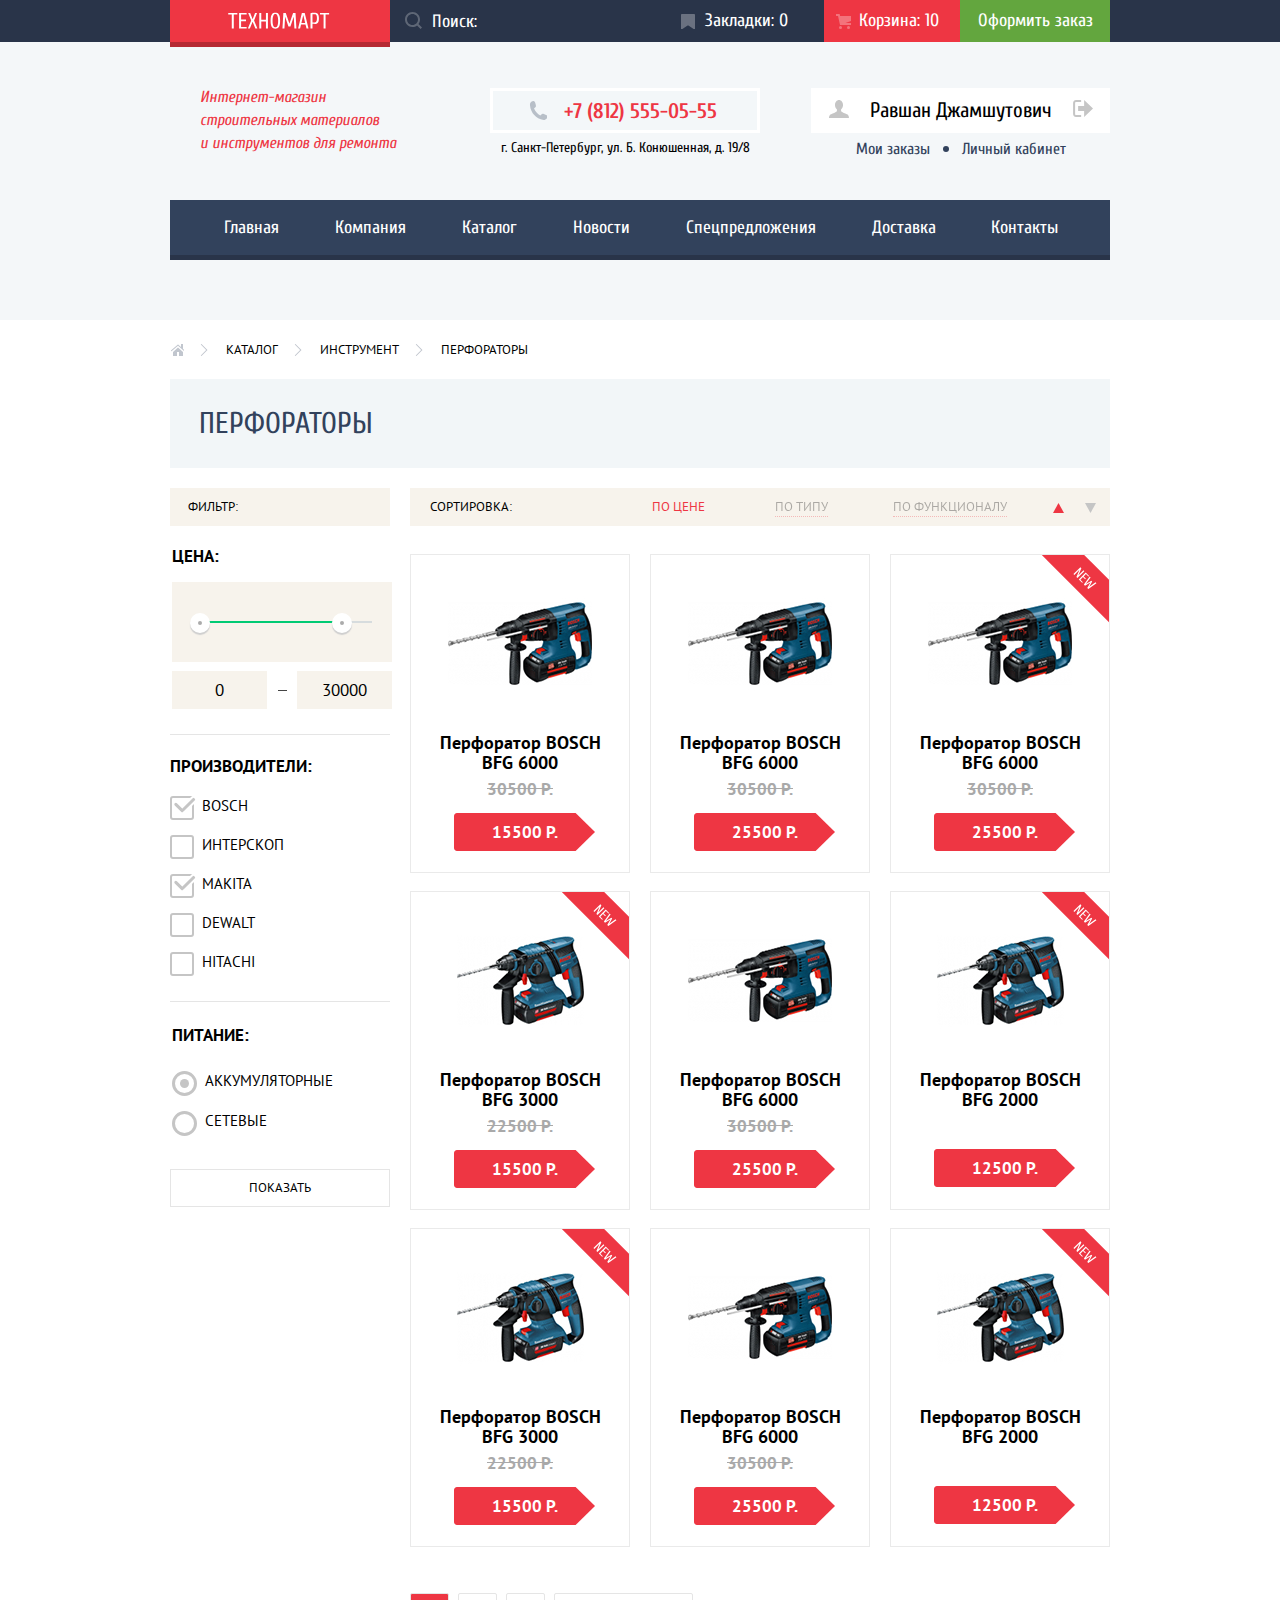
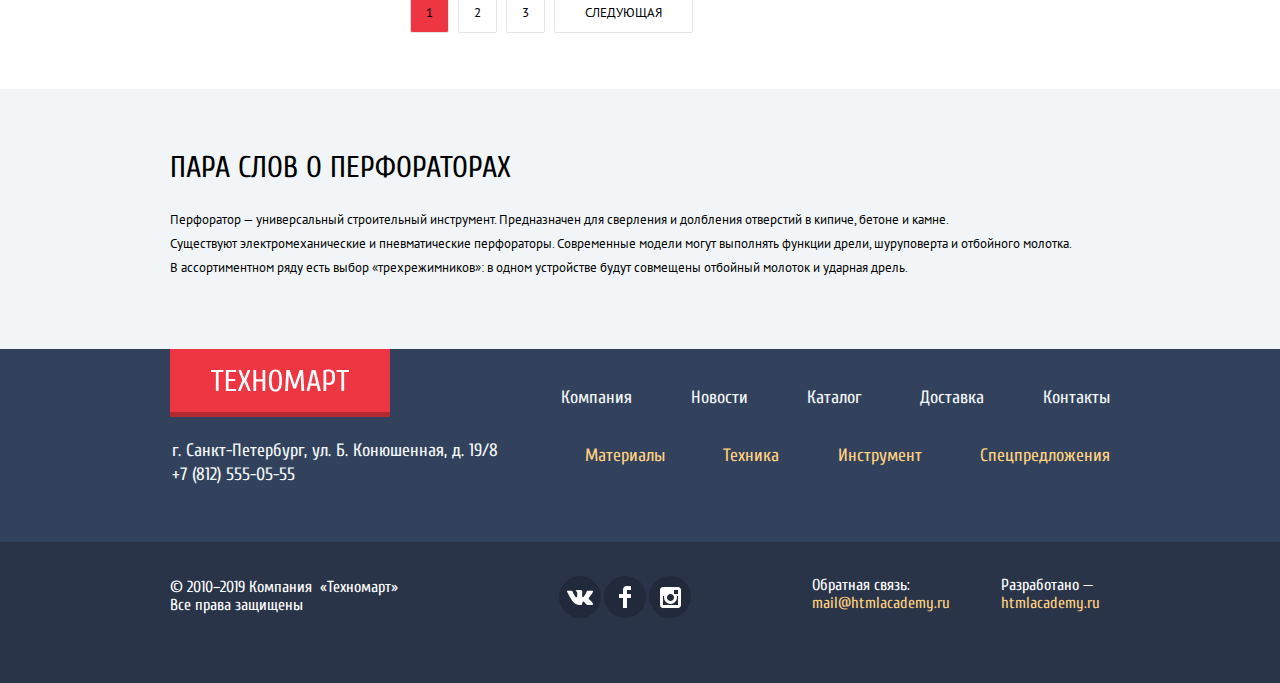
==== catalog.html @ bf33a6e4 "project finish" ====
<!DOCTYPE html>
<html lang="ru">
<head>
  <meta charset="UTF-8">
  <title>Каталог</title>
  <link href="https://fonts.googleapis.com/css2?family=PT+Sans:wght@400;700&display=swap" rel="stylesheet">
  <link href="https://fonts.googleapis.com/css2?family=Cuprum:wght@400;700&family=PT+Sans:wght@400;700&display=swap"
        rel="stylesheet">
  <link rel="stylesheet" href="css/normalize.min.css">
  <link rel="stylesheet" href="css/style.min.css">
</head>
<body class="page-body">
<header class="header">

  <div class="cap">
    <div class="container-header">
      <a href="index.html" class="logo-style">
        <img class="logo" src="img/logo-technomart-header.svg" width="107" height="17" alt="logo">
      </a>
      <div class="header-up">

        <form class="top-menu__form form-search" action="https://echo.htmlacademy.ru/" method="GET">
          <input class="form-search__input" type="search" name="search" id="search-field"
                 placeholder="Поиск:">
          <label class="form-search__label" for="search-field">
            <svg class="form-search__icon" width="17" height="17" viewBox="0 0 17 17"
                 xmlns="http://www.w3.org/2000/svg">
              <path fill-rule="evenodd" clip-rule="evenodd"
                    d="M13.458 12.044L17 15.586L15.586 17L12.044 13.458C10.782 14.421 9.21 15 7.5 15C3.35786 15 0 11.6421 0 7.5C0 3.35786 3.35786 0 7.5 0C11.6421 0 15 3.35786 15 7.5C15.0001 9.14309 14.4581 10.7403 13.458 12.044ZM7.5 2C4.467 2 2 4.467 2 7.5C2.00331 10.5362 4.4638 12.9967 7.5 13C10.532 13 13 10.532 13 7.5C13 4.467 10.532 2 7.5 2Z"/>
            </svg>
            <span class="visually-hidden">Поиск по сайту</span>
          </label>
        </form>

        <a class="bookmark-item bookmark-item-catalog" href="#" aria-label="Закладки">Закладки: 0</a>
        <a class="basket-item basket-item-catalog" href="#" aria-label="Корзина">Корзина: 10</a>
        <a class="make-order" href="#" aria-label="Оформить заказ">Оформить заказ</a>
      </div>
    </div>
  </div>
  <div class="container-header-global">
    <div class="communication-wrap">
      <div class="communication">

        <p class="communication-text">Интернет-магазин
          строительных&nbsp;материалов и&nbsp;инструментов&nbsp;для&nbsp;ремонта</p>

        <div class="contact-header">
          <a class="phone-number" href="tel:+78125550555" aria-label="телефон для связи +78125550555">
            <!--<div class="phone-icon"></div>-->
            +7 (812) 555-05-55</a>
          <p class="address-header">г. Санкт-Петербург, ул. Б. Конюшенная, д. 19/8</p>
        </div>
        <div class="block-profile">
          <div class="profile-wrap">
            <a class="enter-profile" href="/profile/exit" aria-label="Кнопка открыть профиль">
              <svg class="user-img" xmlns="http://www.w3.org/2000/svg" width="20" height="18" viewBox="0 0 20 18">
                <path fill="#c5c5c5"
                      d="M17.881 14.166c-2.144-.735-4.256-1.666-5.207-2.39-.657-.501-.77-1.618-.517-2.415 1.118-.903 1.864-2.477 1.864-4.278C14.021 2.276 12.221 0 10 0S5.979 2.276 5.979 5.083c0 1.801.746 3.374 1.863 4.277.253.798.141 1.915-.517 2.416-.95.724-3.063 1.654-5.207 2.39S0 18 0 18h20s.025-3.099-2.119-3.834z"/>
              </svg>
              Равшан&nbsp;Джамшутович
            </a>

            <button class="exit-profile" aria-label="Кнопка выхода из профиля">
              <svg class="icon-logout" xmlns="http://www.w3.org/2000/svg" width="21" height="17" viewBox="0 0 21 17">
                <g
                  fill="#c5c5c5">
                  <path fill="#c5c5c5" d="M21 8.5L12.125 0v6h-6v5h6v6z"/>
                  <path fill="#c5c5c5"
                        d="M3.106 13.952V3.048c.018-.376.171-1.057 1.01-1.057h5.027V0H4.116C1.938 0 1.112 1.81 1.087 3.027v10.946C1.112 15.189 1.938 17 4.116 17h5.027v-1.99H4.116c-.839 0-.992-.683-1.01-1.058z"/>
                </g>
              </svg>
            </button>

          </div>
          <div class="cobinet-row">
            <a href="">Мои заказы</a>
            <div class="dot-profile"></div>
            <a href="" class="cabinet">Личный кабинет</a>
          </div>
        </div>
      </div>
    </div>


    <div>
      <nav class="nav">
        <ul class="list">
          <li class="list-item"><a class="list-link" href="index.html" aria-label="Главная">Главная</a></li>
          <li class="list-item"><a class="list-link" href="#" aria-label="ссылка на компанию">Компания</a></li>
          <li class="list-item"><a class="list-link" aria-label="ссылка на каталог">Каталог</a>
          </li>
          <li class="list-item"><a class="list-link" href="#" aria-label="ссылка на новости компании">Новости</a></li>
          <li class="list-item"><a class="list-link" href="#"
                                   aria-label="ссылка на спецпредложения">Спецпредложения</a>
          </li>
          <li class="list-item"><a class="list-link" href="#" aria-label="ссылка на доставку">Доставка</a></li>
          <li class="list-item"><a class="list-link" href="#" aria-label="ссылка на контакты">Контакты</a></li>
        </ul>
      </nav>
    </div>
  </div>
</header>

<main>
  <div class="container-catalog-global">
    <h1 class="visually-hidden">Техномарт</h1>

    <div class="bread-crumbs">
      <button type="button" class="home-img"></button>
      <button type="button" class="crumb">Каталог</button>
      <button type="button" class="crumb">Инструмент</button>
      <button type="button" class="crumb">Перфораторы</button>
    </div>

    <h2 class="perforator">Перфораторы</h2>

    <div class="catalog">
      <section class="filter-wrap">
        <h2 class="visually-hidden">Каталог перфораторов</h2>
        <div class="visually-hidden">Фильтр</div>
        <span class="box-filter-title">Фильтр:</span>
        <form method="get" class="firms" action="https://echo.htmlacademy.ru">
          <fieldset class="filter-price">
            <legend class="filter-title filter-title-price">Цена:</legend>

            <div class="range-filter">
              <div class="range-controls">
                <div class="scale">
                  <div class="bar"></div>
                </div>
                <div class="toggle toggle-min" tabindex="0"></div>
                <div class="toggle toggle-max" tabindex="0"></div>

              </div>
              <div class="price-controls">
                <label class="min-price">
                  <input type="number" name="min-price" value="0">
                </label>
                <div class="between-stick"></div>
                <label class="max-price">
                  <input type="number" name="max-price" value="30000">
                </label>
              </div>
            </div>
          </fieldset>

          <div class="line"></div>

          <fieldset class="filter-firm">
            <legend class="filter-title">Производители:</legend>
            <p class="filter-option">
              <label class="filter-text" for="filter-bosh">
                <input class="visually-hidden" type="checkbox" id="filter-bosh" name="bosch" checked>
                <span class="checkmark"></span>
                Bosch</label>
            </p>

            <p class="filter-option">
              <label class="filter-text" for="filter-interskop">
                <input class="visually-hidden" type="checkbox" id="filter-interskop" name="интерскоп">
                <span class="checkmark"></span>
                Интерскоп</label>
            </p>

            <p class="filter-option">
              <label class="filter-text" for="filter-makita">
                <input class="visually-hidden" type="checkbox" id="filter-makita" name="makita" checked>
                <span class="checkmark"></span>
                Makita</label>
            </p>

            <p class="filter-option">
              <label class="filter-text" for="filter-dewalt">
                <input class="visually-hidden" type="checkbox" id="filter-dewalt" name="dewalt">
                <span class="checkmark"></span>
                Dewalt</label>
            </p>

            <p class="filter-option">
              <label class="filter-text" for="filter-hitachi">
                <input class="visually-hidden" type="checkbox" id="filter-hitachi" name="hitachi">
                <span class="checkmark"></span>
                Hitachi</label></p>
          </fieldset>

          <div class="line2"></div>

          <fieldset class="filter-battery">
            <legend class="filter-title filter-title-battery">Питание:</legend>

            <p class="filter-option">
              <label class="filter-text" for="filter-battery">
                <input class="visually-hidden" type="radio" name="product-group" value="Аккумуляторные"
                       id="filter-battery" checked>
                <span class="checkradio"></span>
                Аккумуляторные</label>
            </p>

            <p class="filter-option">
              <label class="filter-text" for="filter-electrical">
                <input class="visually-hidden" type="radio" name="product-group" value="Сетевые" id="filter-electrical">
                <span class="checkradio"></span>
                Сетевые</label>
            </p>
          </fieldset>

          <button class="filter-button">показать</button>
        </form>
      </section>

      <div class="block-product-catalog">
        <div class="sort-row">
          <span class="sort-text">Сортировка:</span>
          <button class="button-price active" type="button">По цене</button>
          <button class="button-type" type="button">По типу</button>
          <button class="button-function" type="button">По функционалу</button>
          <button class="button-sort-up" type="button">
            <svg class="sort-up-img active-svg" xmlns="http://www.w3.org/2000/svg" width="11" height="10"
                 viewBox="0 0 11 10">
              <path fill="#231F20" d="M5.5 0L0 10h11z"/>
            </svg>
          </button>
          <button class="button-sort-low" type="button">
            <svg class="sort-low-img" xmlns="http://www.w3.org/2000/svg" width="11" height="10" viewBox="0 0 11 10">
              <path fill="#231F20" d="M5.5 10L0 0h11"/>
            </svg>
          </button>
        </div>

        <div class="sorting-block-catalog">

          <div class="card-catalog">
            <div class="img-catalog-wrap">

              <div class="buy-add-item">
                <button class="buy" type="button">Купить</button>
                <a href="" class="bookmark-add">В закладки</a>
              </div>

              <img class="product-item" src="img/bosch_bfg_6000.jpg" width="144" height="128"
                   alt="Перфоратор BOSCH BFG 6000">
            </div>
            <div class="wrap-product">
              <a class="link-product-catalog" href="#">Перфоратор&nbsp;BOSCH
                BFG&nbsp;6000</a>
              <span class="old-price-catalog">30500 Р.</span>
              <button class="new-price-catalog">15500 Р.</button>
            </div>
          </div>

          <div class="card-catalog">
            <div class="img-catalog-wrap">

              <div class="buy-add-item">
                <button class="buy" type="button">Купить</button>
                <a href="" class="bookmark-add">В закладки</a>
              </div>

              <img class="product-item" src="img/bosch_bfg_6000.jpg" width="144" height="128"
                   alt="Перфоратор BOSCH BFG 6000">
            </div>
            <div class="wrap-product">
              <a class="link-product-catalog" href="#">Перфоратор&nbsp;BOSCH
                BFG&nbsp;6000</a>
              <span class="old-price-catalog">30500 Р.</span>
              <button class="new-price-catalog">25500 Р.</button>
            </div>
          </div>

          <div class="card-catalog">
            <div class="box-icon-new-catalog"></div>
            <div class="img-catalog-wrap">

              <div class="buy-add-item">
                <button class="buy" type="button">Купить</button>
                <a href="" class="bookmark-add">В закладки</a>
              </div>

              <img class="product-item" src="img/bosch_bfg_6000.jpg" width="144" height="128"
                   alt="Перфоратор BOSCH BFG 6000">
            </div>
            <div class="wrap-product">
              <a class="link-product-catalog" href="#">Перфоратор&nbsp;BOSCH
                BFG&nbsp;6000</a>
              <span class="old-price-catalog">30500 Р.</span>
              <button class="new-price-catalog">25500 Р.</button>
            </div>
          </div>

          <div class="card-catalog">
            <div class="box-icon-new-catalog"></div>
            <div class="img-catalog-wrap">

              <div class="buy-add-item">
                <button class="buy" type="button">Купить</button>
                <a href="" class="bookmark-add">В закладки</a>
              </div>

              <img class="product-item" src="img/bosh_3000.jpg" width="127" height="112"
                   alt="Перфоратор BOSCH BFG 3000">
            </div>
            <div class="wrap-product">
              <a class="link-product-catalog" href="#">Перфоратор&nbsp;BOSCH
                BFG&nbsp;3000</a>
              <span class="old-price-catalog"> 22500 Р.</span>
              <button class="new-price-catalog">15500 Р.</button>
            </div>
          </div>

          <div class="card-catalog">
            <div class="img-catalog-wrap">

              <div class="buy-add-item">
                <button class="buy" type="button">Купить</button>
                <a href="" class="bookmark-add">В закладки</a>
              </div>

              <img class="product-item" src="img/bosch_bfg_6000.jpg" width="144" height="128"
                   alt="Перфоратор BOSCH BFG 6000">
            </div>
            <div class="wrap-product">
              <a class="link-product-catalog" href="#">Перфоратор&nbsp;BOSCH
                BFG&nbsp;6000</a>
              <span class="old-price-catalog">30500 Р.</span>
              <button class="new-price-catalog">25500 Р.</button>
            </div>
          </div>

          <div class="card-catalog">
            <div class="box-icon-new-catalog"></div>
            <div class="img-catalog-wrap">

              <div class="buy-add-item">
                <button class="buy" type="button">Купить</button>
                <a href="" class="bookmark-add">В закладки</a>
              </div>

              <img class="product-item" src="img/bosh_3000.jpg" width="127" height="112"
                   alt="Перфоратор BOSCH BFG 2000">
            </div>
            <div class="wrap-product">
              <a class="link-product-catalog" href="#">Перфоратор&nbsp;BOSCH
                BFG&nbsp;2000</a>
              <button class="new-price-catalog">12500 Р.</button>
            </div>
          </div>

          <div class="card-catalog">
            <div class="box-icon-new-catalog"></div>

            <div class="img-catalog-wrap">

              <div class="buy-add-item">
                <button class="buy" type="button">Купить</button>
                <a href="" class="bookmark-add">В закладки</a>
              </div>

              <img class="product-item" src="img/bosh_3000.jpg" width="127" height="112"
                   alt="Перфоратор BOSCH BFG 3000">
            </div>
            <div class="wrap-product">
              <a class="link-product-catalog" href="#">Перфоратор&nbsp;BOSCH
                BFG&nbsp;3000</a>
              <span class="old-price-catalog">22500 Р.</span>
              <button class="new-price-catalog">15500 Р.</button>
            </div>
          </div>

          <div class="card-catalog">
            <div class="img-catalog-wrap">

              <div class="buy-add-item">
                <button class="buy" type="button">Купить</button>
                <a href="" class="bookmark-add">В закладки</a>
              </div>

              <img class="product-item" src="img/bosch_bfg_6000.jpg" width="144" height="128"
                   alt="Перфоратор BOSCH BFG 6000">
            </div>
            <div class="wrap-product">
              <a class="link-product-catalog" href="#">Перфоратор&nbsp;BOSCH
                BFG&nbsp;6000</a>
              <span class="old-price-catalog">30500 Р.</span>
              <button class="new-price-catalog">25500 Р.</button>
            </div>
          </div>

          <div class="card-catalog">
            <div class="box-icon-new-catalog"></div>
            <div class="img-catalog-wrap">

              <div class="buy-add-item">
                <button class="buy" type="button">Купить</button>
                <a href="" class="bookmark-add">В закладки</a>
              </div>

              <img class="product-item" src="img/bosh_3000.jpg" width="127" height="112"
                   alt="Перфоратор BOSCH BFG 2000">
            </div>
            <div class="wrap-product">
              <a class="link-product-catalog" href="#">Перфоратор&nbsp;BOSCH
                BFG&nbsp;2000</a>

              <button class="new-price-catalog">12500 Р.</button>
            </div>
          </div>
        </div>
      </div>
    </div>
    <div class="number-page">
      <button class="button-number-page button-active" type="button" aria-label="страница 1">1</button>
      <button class="button-number-page" type="button" aria-label="страница 2">2</button>
      <button class="button-number-page" type="button" aria-label="страница 3">3</button>
      <button class="button-number-page button-number-page-next" type="button" aria-label="следующая страница">Следующая
      </button>
    </div>
  </div>
  <section class="about-perforator">
    <div class="container-catalog-global">
      <h2 class="about-perforator-title">пара слов о перфораторах</h2>
      <div class="about-perforator-text-wrap">
        <p>
          Перфоратор &mdash; универсальный строительный инструмент. Предназначен для сверления и долбления отверстий в
          кипиче,
          бетоне и камне.
        </p>
        <p>
          Существуют электромеханические и пневматические перфораторы. Современные модели могут выполнять функции
          дрели, шуруповерта и отбойного молотка.
        </p>
        <p>
          В ассортиментном ряду есть выбор &#171;трехрежимников&#187;: в одном устройстве будут совмещены отбойный
          молоток и
          ударная дрель.
        </p>
      </div>
    </div>
  </section>

</main>
<footer class="footer">
  <div class="footer-wrap">
    <div class="container-footer">
      <div class="footer-up">
        <div class="footer-row">
          <a href="index.html" class="footer-logo-style">
            <img class="footer-logo" src="img/logo-technomart.svg" width="138" height="23" alt="logo">
          </a>
          <nav class="footer-navigation">
            <ul class="footer-list">
              <li class="footer-item"><a class="footer-link" href="#" aria-label="ссылка на компанию">Компания</a></li>
              <li class="footer-item"><a class="footer-link" href="#" aria-label="ссылка на новости">Новости</a></li>
              <li class="footer-item"><a class="footer-link" href="catalog.html"
                                         aria-label="ссылка на каталог">Каталог</a></li>
              <li class="footer-item"><a class="footer-link" href="#" aria-label="ссылка на доставку">Доставка</a></li>
              <li class="footer-item"><a class="footer-link" href="#" aria-label="ссылка на контакты">Контакты</a></li>
            </ul>
          </nav>
        </div>
        <div class="footer-up2">
          <div class="footer-block"><p class="footer-text">г. Санкт-Петербург, ул. Б. Конюшенная, д. 19/8</p>
            <a class="footer-phone" href="tel:+78125550555" aria-label="ссылка на телефон компании">+7 (812)
              555-05-55</a>
          </div>
          <ul class="footer-list2">
            <li class="footer-item2"><a class="footer-link2" href="#" aria-label="ссылка на материалы">Материалы</a>
            </li>
            <li class="footer-item2"><a class="footer-link2" href="#" aria-label="ссылка на технику">Техника</a></li>
            <li class="footer-item2"><a class="footer-link2" href="#" aria-label="ссылка на инструмент">Инструмент</a>
            </li>
            <li class="footer-item2"><a class="footer-link2" href="#" aria-label="ссылка на спецпредложения">Спецпредложения
            </a></li>
          </ul>
        </div>
      </div>
    </div>
  </div>
  <div class="footer-low">
    <div class="container-footer">
      <div class="footer-low-row">
        <p class="footer-low-text">
          © 2010–2019 Компания&nbsp; &#171;Техномарт&#187;
          Все&nbsp;права&nbsp;защищены</p>
        <ul class="social-list">
          <li><a class="social-button" href=""><span class="visually-hidden">Вконтакте</span>
            <svg xmlns="http://www.w3.org/2000/svg" width="26" height="15" viewBox="0 0 26 15">
              <path fill="#FFFFFF"
                    d="M16.138 11.51c.956-.309 2.18 2.04 3.483 2.939.978.681 1.727.534 1.727.534l3.473-.05s1.815-.112.957-1.554c-.071-.12-.503-1.069-2.585-3.022-2.177-2.043-1.882-1.712.739-5.244 1.597-2.153 2.236-3.468 2.036-4.028-.192-.539-1.365-.399-1.365-.399L20.69.713c-.381.001-.704.119-.851.515-.003.004-.621 1.666-1.445 3.079-1.741 2.989-2.436 3.148-2.724 2.961-.661-.433-.494-1.737-.494-2.664 0-2.897.432-4.105-.846-4.417-.427-.104-.739-.172-1.828-.182-1.392-.021-2.574 0-3.244.329-.445.223-.786.712-.579.74.26.035.843.16 1.155.586.401.552.389 1.789.389 1.789s.229 3.411-.54 3.834c-.528.29-1.25-.302-2.803-3.016-.793-1.388-1.392-2.922-1.392-2.922s-.116-.285-.326-.441c-.25-.185-.6-.244-.6-.244L.848.684S.29.7.085.946c-.182.218-.015.668-.015.668s2.909 6.881 6.203 10.347c3.02 3.182 6.452 2.971 6.452 2.971h1.555s.469-.054.709-.312c.224-.24.214-.691.214-.691s-.031-2.109.935-2.419z"/>
            </svg>
          </a></li>
          <li><a class="social-button" href=""><span class="visually-hidden">Фейсбук</span>
            <svg xmlns="http://www.w3.org/2000/svg" width="12" height="22" viewBox="0 0 12 22">
              <path fill="#FFFFFF" d="M12 4V0H8a4 4 0 0 0-4 4v4H0v4h4v10h4V12h4V8H8V4h4z"/>
            </svg>
          </a></li>
          <li><a class="social-button" href=""><span class="visually-hidden">Инстаграм</span>
            <svg xmlns="http://www.w3.org/2000/svg" width="21" height="21" viewBox="0 0 21 21">
              <path fill="#FFFFFF"
                    d="M18 0H3C1.35 0 0 1.35 0 3v15c0 1.65 1.35 3 3 3h15c1.65 0 3-1.35 3-3V3c0-1.65-1.35-3-3-3zm-7.5 7c1.93 0 3.5 1.57 3.5 3.5S12.43 14 10.5 14 7 12.43 7 10.5 8.57 7 10.5 7zM18 18H3V9h1.181A6.504 6.504 0 0 0 4 10.5a6.5 6.5 0 1 0 13 0 6.45 6.45 0 0 0-.181-1.5H18v9zm0-11h-4V3h4v4z"/>
            </svg>
          </a></li>
        </ul>
        <div class="footer-low-column1">
          <span>Обратная связь:</span>
          <a class="link" href="mailto:mail@htmlacademy.ru"
             aria-label="ссылка на почту компании">mail@htmlacademy.ru</a>
        </div>
        <div class="footer-low-column2">
          <span>Разработано &mdash;</span>
          <a class="link" href="https://htmlacademy.ru/intensive/htmlcss"
             aria-label="ссылка на разработчика сайта">htmlacademy.ru</a>
        </div>
      </div>
    </div>
  </div>
</footer>

<div class="add-basket">
  <button class="close-add-basket" type="button"></button>
  <div class="row-basket">
    <div class="daw-img"></div>
    <span class="text-add-basket">Товар добавлен в корзину!</span>
  </div>
  <div class="button-row">
    <a class="button-checkout" href="#">Оформить заказ</a>
    <button class="button-continue-shopping" type="button">Продолжить покупки</button>
  </div>
</div>
<script src="js/catalog.min.js"></script>
</body>
</html>
---- css/style.min.css ----
:root{--basic-white:#fff;--basic-red:#ee3643;--basic-black:#000;--basic-black-dark:#293449;--basic-black-light:#32425c;--basic-yellow:#ffbf47;--basic-blue:#3bbce3;--basic-lilac:#dc91d8;--basic-green:#63a63e;--basic-green-light:#8ed78f;--basic-yellow-light:#ffc047;--basic-gray:#a9a9a9;--basic-gray-light:#f1f5f7;--basic-orange:#ffd180;--error:#ba2732;--logo-border:#b52933;--background-gray:rgba(0,0,0,0.0001);--basic-yellow-light2:#ffd180;--basic-beige:#f9f5f0;--basic-gray-light2:#eaeaea;--basic-gray-old-price:#a9a9a9;--basic-white-light:#f3f7f9;--basic-gray-light3:#f4f4f4;--basic-red-light:#ff5257;--basic-gray-light4:#f4f7f9;--basic-green-hover:#5fbb2d}body{font-family:"PT Sans",Arial,sans-serif;color:var(--basic-black);background-color:var(--basic-white)}svg path{fill:inherit;stroke:inherit;stroke-width:inherit}h2{margin:0;font-family:"Cuprum",Arial,sans-serif;font-style:normal;font-weight:normal;font-size:30px;line-height:30px;text-transform:uppercase;color:var(--basic-black)}.page-body{display:grid;grid-template-rows:min-content 1fr min-content}a{text-decoration:none}a:hover{text-decoration:none;cursor:pointer}button:hover{cursor:pointer}.toggle,button,textarea,input,a:focus{outline:0}img{max-width:100%}legend{border:0;padding:0;margin:0}.container-global{width:940px;margin-left:auto;margin-right:auto}.visually-hidden:not(:focus):not(:active),input[type="checkbox"].visually-hidden,input[type="radio"].visually-hidden{position:absolute;width:1px;height:1px;margin:-1px;border:0;padding:0;clip:rect(0 0 0 0);overflow:hidden}.header{width:100%;min-height:320px;background:var(--basic-gray-light4)}.cap{max-width:100%;max-height:42px;background-color:var(--basic-black-dark)}.container-header-global{max-width:940px;margin-right:auto;margin-left:auto}.container-header{max-width:940px;display:flex;margin-right:auto;margin-left:auto;justify-content:space-between}.header-up{display:flex;justify-content:flex-end;align-items:center;height:42px}.logo-style{display:flex;position:relative;z-index:1;background-color:var(--basic-red);width:220px;min-height:47px;box-shadow:inset 0 -5px 0 rgba(0,0,0,0.24)}.logo-style:active{background:var(--error)}.logo{margin-top:12px;margin-left:55px}.top-menu__form{position:relative;width:269px;height:42px;display:-webkit-box;display:-ms-flexbox;display:flex;color:var(--basic-white)}.form-search__label{position:absolute;width:17px;height:17px;left:15px;top:12px}.form-search__label svg{fill:var(--basic-white);fill-opacity:.25}.form-search__input{width:270px;height:42px;background-color:var(--basic-black-dark);border:0;padding-left:42px;padding-right:9px;font-family:"Cuprum",Arial,sans-serif;font-style:normal;font-weight:normal;font-size:18px;line-height:24px}.form-search__input::placeholder{color:var(--basic-white);opacity:1}.form-search__input:hover+.form-search__label svg{fill-opacity:1}.form-search__input:focus{background-color:var(--basic-white);color:var(--basic-black)}.form-search__input:focus+.form-search__label svg{fill:var(--basic-red);fill-opacity:1}.form-search__input:focus::placeholder{color:var(--basic-black)}.bookmark{display:flex;align-items:center;justify-content:center;width:150px;height:42px}.bookmark:hover .bookmark-item{color:var(--basic-white)}.bookmark:hover .bookmark-icon{opacity:1}.bookmark:active{text-decoration:none;color:var(--basic-white);background:#161d29}.bookmark-icon{background-image:url("../img/icon-bookmark.svg");background-repeat:no-repeat;width:14px;height:16px;opacity:.3}.bookmark-item{font-family:"Cuprum",Arial,sans-serif;font-style:normal;font-weight:normal;font-size:18px;line-height:24px;color:var(--basic-white);width:150px;height:42px;display:flex;align-items:center;justify-content:center}.bookmark-item-catalog{margin-right:15px}.bookmark-item::before{content:"";display:flex;margin-right:9px;background-image:url("../img/icon-bookmark.svg");background-repeat:no-repeat;width:15px;height:15px;opacity:.3}.bookmark-item:hover::before{opacity:1}.bookmark-item:hover{text-decoration:none;color:var(--basic-white)}.bookmark-item:active{text-decoration:none;color:var(--basic-white);background:#161d29;opacity:.3}.bookmark-item:active{text-decoration:none;color:var(--basic-white);background:#161d29;opacity:.3}.basket-item{display:flex;align-items:center;width:150px;height:42px;font-family:"Cuprum",Arial,sans-serif;font-style:normal;font-weight:normal;font-size:18px;line-height:24px;color:var(--basic-white)}.basket-item:before{content:"";display:flex;width:15px;height:15px;opacity:.3;margin-right:8px;margin-left:25px;background-image:url("../img/icon-cart.svg")}.basket-item-catalog{background-color:var(--basic-red);width:136px;min-height:42px;display:flex;justify-content:start;align-items:center;font-family:"Cuprum",Arial,sans-serif;font-style:normal;font-weight:normal;font-size:18px;line-height:24px;color:var(--basic-white)}.basket-item-catalog:before{content:"";display:flex;width:15px;height:15px;opacity:.3;margin-right:8px;margin-left:12px;background-image:url("../img/icon-cart.svg")}.basket-item:hover:before{opacity:1}.basket-item:hover{color:var(--basic-white)}.basket-item:active{color:var(--basic-white);background:#161d29;opacity:.3}.make-order{display:flex;min-width:150px;min-height:42px;background-color:var(--basic-green);justify-content:center;align-items:center;font-family:"Cuprum",Arial,sans-serif;font-style:normal;font-weight:normal;font-size:18px;line-height:24px;color:var(--basic-white)}.make-order:hover{background-color:var(--basic-green-hover);color:var(--basic-white)}.make-order:active{background-color:var(--basic-green);color:var(--basic-white)}.communication-wrap{min-height:158px}.communication{display:flex;justify-content:space-between;background:var(--basic-gray-light4);padding-top:46px}.communication-text{color:var(--basic-red);min-width:197px;min-height:71px;margin-left:30px;margin-right:93px;font-family:"Cuprum",Arial,sans-serif;font-style:italic;font-weight:normal;font-size:16px;line-height:23px;margin-top:-2px}.contact-header{display:flex;flex-direction:column;min-width:270px;align-items:center}.phone-number{display:flex;align-items:center;color:var(--basic-red);font-family:"Cuprum",Arial,sans-serif;font-style:normal;font-weight:bold;font-size:21px;line-height:30px;background:var(--basic-white-light);width:264px;border:3px solid var(--basic-white)}.phone-number:before{content:"";background-image:url("../img/icon-phone.svg");background-repeat:no-repeat;width:18px;height:19px;margin-right:17px;margin-top:10px;margin-bottom:10px;margin-left:36px}.phone-number:hover{color:var(--basic-red)}.address-header{font-family:"Cuprum",Arial,sans-serif;font-style:normal;font-weight:normal;font-size:14px;line-height:24px;margin-top:3px;margin-left:auto;margin-right:auto}.block-profile{display:flex;flex-direction:column;align-items:center;margin-left:51px}.profile-wrap{display:flex;justify-content:center;align-items:center;background:var(--basic-white);min-height:45px;width:299px}.user-img{fill:#c5c5c5;margin-right:21px}.enter-profile{font-family:"Cuprum",Arial,sans-serif;font-style:normal;font-weight:normal;font-size:21px;line-height:21px;background:var(--basic-white);display:flex;color:var(--basic-black)}.enter-profile:hover{color:var(--basic-black)}.enter-profile:hover .user-img{fill:#3d546f}.enter-profile:active{color:#c5c5c5}.enter-profile:active .user-img{fill:#c5c5c5}.exit-profile{border:0;padding:0;margin:0;background:var(--basic-white);margin-left:20px}.exit-profile:hover path{fill:#3d546f}.exit-profile:active path{fill:#c5c5c5}.cobinet-row{display:flex;align-items:center;margin-top:7px;width:210px;min-height:18px;justify-content:space-between}.cobinet-row a{font-family:"Cuprum",Arial,sans-serif;font-style:normal;font-weight:normal;font-size:16px;line-height:18px;color:#32425c}.cobinet-row a:hover{color:var(--basic-red)}.cobinet-row a:active{color:#c5c5c5}.dot-profile{width:6px;height:6px;border-radius:50px;background:linear-gradient(0,#32425c,#32425c),#fff}.enter-wrap{display:flex;min-width:281px;align-items:start;justify-content:space-between;margin-left:69px}.icon-enter{margin-left:13px;margin-right:6px;fill:#c5c5c5}.button-enter{display:flex;align-items:center;width:121px;min-height:45px;border:0;background:var(--basic-white);font-family:"Cuprum",Arial,sans-serif;font-style:normal;font-weight:normal;font-size:21px;line-height:21px;color:var(--basic-black)}.button-enter:hover{color:var(--basic-red)}.button-enter:active{color:#c5c5c5;border:0}.button-enter:hover .icon-enter{fill:#3d546f}.button-enter:active .icon-enter{fill:#c5c5c5}.registration{display:flex;padding-top:12px;padding-bottom:12px;padding-left:24px;padding-right:24px;background:var(--basic-white);font-family:"Cuprum",Arial,sans-serif;font-style:normal;font-weight:normal;font-size:21px;line-height:21px;color:var(--basic-black)}.registration:hover{color:var(--basic-red)}.registration:active{color:#c5c5c5}.nav{width:940px}.list{margin-top:0;padding-left:25px;padding-right:25px;list-style:none;display:flex;justify-content:space-around;align-items:center;flex-wrap:wrap;background-color:var(--basic-black-light);box-shadow:inset 0 -5px 0 #293449;height:60px}.list-link{display:block;padding-left:27px;padding-right:24px;padding-top:16px;padding-bottom:20px;font-family:"Cuprum",Arial,sans-serif;font-style:normal;font-weight:normal;font-size:18px;line-height:24px;color:var(--basic-white)}.list-link:hover{background:#293449;box-shadow:inset 0 -5px 0 #293449;color:var(--basic-white)}.list-link:active{background:#1d2739;box-shadow:inset 0 -5px 0 #293449;color:var(--basic-white);opacity:.5}.product{margin-top:59px;margin-bottom:59px;display:grid;grid-template-columns:repeat(11,60px 20px) 60px;grid-template-rows:auto 20px auto 20px auto;grid-template-areas:"b b b b b b b . b2 b2 b2 b2 b2 b2 b2 . b3 b3 b3 b3 b3 b3 b3" ". . . . . . . . . . . . . . .  . . . . . . . ." "w w w w w w w w w w w w w w w   . b4 b4 b4 b4 b4 b4 b4 " "w w w w w w w w w w w w w w w  . . . . . . . ." "w w w w w w w w w w w w w w w  . b5 b5 b5 b5 b5 b5 b5"}.box{grid-area:b;width:300px;height:123px;background-color:var(--basic-yellow);display:flex;justify-content:space-between}.box-column{display:flex;flex-direction:column;width:135px;margin-left:23px}.box-text{font-family:"Cuprum",Arial,sans-serif;font-style:normal;font-weight:bold;font-size:24px;line-height:30px;color:var(--basic-white);margin-top:20px;margin-bottom:14px}.box-link{display:flex;justify-content:center;align-items:center;font-family:"Cuprum",Arial,sans-serif;font-style:normal;font-weight:normal;font-size:14px;line-height:18px;text-transform:uppercase;color:var(--basic-white);background:rgba(255,255,255,0.3);mix-blend-mode:normal;width:135px;height:38px}.box-link:hover{background:rgba(197,197,197,0.3);mix-blend-mode:normal;color:var(--basic-white)}.box-link:active{background:rgba(169,169,169,0.3);mix-blend-mode:normal}.box-column2{display:flex;flex-direction:column;width:87px}.box-icon{background-image:url("../img/pail.svg");width:44px;height:65px;margin-top:-39px}.box-icon-new{background-image:url("../img/icon_new.svg");width:70px;height:70px;display:flex;margin-left:auto;margin-right:0}.box2{grid-area:b2;background-color:var(--basic-blue);width:300px;height:123px;display:flex}.box-column-icon{display:flex;flex-direction:column;width:143px;height:123px;justify-content:center;align-items:center}.box2-icon{background-image:url("../img/drill.svg");width:75px;height:61px}.box3{grid-area:b3;width:300px;height:123px;background-color:var(--basic-lilac);display:flex}.box3-icon{background-image:url("../img/tractor.svg");width:78px;height:62px}.widget{grid-area:w;background-image:url("../img/widget.jpg");width:620px;height:266px}.widget-column{display:flex;flex-direction:column;margin-left:24px;margin-top:23px}.widget-title{font-family:"Cuprum",Arial,sans-serif;font-style:normal;font-weight:bold;font-size:36px;line-height:36px;text-transform:uppercase;color:var(--basic-white)}.widget-text{font-family:"Cuprum",Arial,sans-serif;font-style:normal;font-weight:normal;font-size:18px;line-height:24px;color:var(--basic-white);margin-top:5px}.widget-control{display:flex;justify-content:space-between;margin-top:34px;margin-left:24px;margin-right:20px}.widget-icon-left{border:0;background:transparent;background-image:url("../img/icon-left.svg");width:21px;height:39px}.widget-icon-right{border:0;background:transparent;background-image:url("../img/icon-right.svg");width:21px;height:39px}.widget-wrap-row{display:flex;margin-left:24px;margin-top:39px;width:301px;justify-content:space-between;align-items:center}.widget-link{display:flex;justify-content:center;align-items:center;font-family:"Cuprum",Arial,sans-serif;font-style:normal;font-weight:normal;font-size:14px;line-height:18px;text-transform:uppercase;color:var(--basic-white);width:192px;height:38px;background-color:var(--basic-red)}.widget-link:hover{background:#ca2c37;color:var(--basic-white)}.widget-link:active{background:#ba2732;color:var(--basic-white)}.widget-wrap-slider{display:flex;justify-content:space-between;width:30px;height:10px;padding-top:11px}.widget-dot{padding:0;display:flex;justify-content:center;align-items:center;width:10px;height:10px;border:0;border-radius:50%;background:white}.widget-dot-active{width:6px;height:6px;background-color:var(--basic-red);border:solid 2px var(--basic-white);border-radius:50%}.column{display:flex;flex-direction:column}.box4{grid-area:b4;width:300px;height:123px;background-color:var(--basic-green-light);display:flex}.box4-icon{background-image:url("../img/truck.svg");width:59px;height:72px}.box5{grid-area:b5;background-color:var(--basic-yellow-light);width:300px;height:123px;display:flex}.box5-icon{background-image:url("../img/car.svg");width:78px;height:63px}.pop-firm{margin-top:70px;background-color:var(--basic-white);min-height:489px}.title-wrap{background-color:var(--basic-beige);width:940px;height:89px;display:flex;justify-content:space-between;align-items:center}.title{margin-left:28px;font-family:"Cuprum",Arial,sans-serif;font-style:normal;font-weight:normal;font-size:30px;line-height:30px;text-transform:uppercase;color:var(--basic-black-light)}.title-link{width:192px;height:38px;background-color:var(--basic-red);display:flex;align-items:center;margin-right:14px;justify-content:center;font-family:"Cuprum",Arial,sans-serif;font-style:normal;font-weight:normal;font-size:14px;line-height:18px;text-transform:uppercase;color:var(--basic-white)}.title-link-firm{margin-right:19px;margin-top:-5px}.sorting-block{margin-top:20px;max-width:940px;display:grid;grid-template-columns:auto auto auto auto;grid-template-rows:auto;grid-row-gap:18px;grid-column-gap:20px}.card{border:1px solid var(--basic-gray-light2);width:220px;height:318px;display:flex;flex-direction:column;align-items:center}.product-img{margin-top:6px}.product-link{font-family:"PT Sans",Arial,sans-serif;font-style:normal;font-weight:bold;font-size:18px;line-height:20px;color:var(--basic-black);text-align:center;margin-top:8px}.old-price{font-family:"PT Sans",Arial,sans-serif;font-style:normal;font-weight:bold;font-size:17px;line-height:18px;display:flex;align-items:center;text-align:center;text-decoration-line:line-through;text-transform:uppercase;color:var(--basic-gray-old-price);margin-top:7px}.price-wrap{background-image:url("../img/red-button.svg");width:141px;height:38px;margin-top:13px;display:flex;justify-content:center;align-items:center}.price{font-family:"PT Sans",Arial,sans-serif;font-style:normal;font-weight:bold;font-size:17px;line-height:18px;text-transform:uppercase;color:var(--basic-white)}.icon-new{background-image:url("../img/icon_new.svg");width:70px;height:70px;margin-left:150px}.product-img2{margin-top:-41px}.product-link2{margin-top:38px}.product-img3{margin-top:22px}.product-img4{margin-top:-41px}.product-link3{margin-top:28px}.product-link4{margin-top:38px}.price-wrap1{margin-top:39px}.firm-row{display:grid;grid-template-columns:1fr 1fr 1fr 1fr;grid-gap:20px;margin-top:20px}.firm-wrap{border:1px solid #eaeaea;min-width:218px;min-height:143px;display:flex;justify-content:center;align-items:center}.firm-makita{margin-top:-6px}.firm-dewalt{margin-top:-5px}.firm-interskol{margin-top:-18px;margin-left:-5px}.firm-wrap:hover{box-shadow:0 10px 25px 0 rgba(41,52,73,0.5)}.firm-wrap:active{box-shadow:0 10px 25px 0 rgba(41,52,73,0.5);opacity:.3}.service{width:100%;background-color:var(--basic-gray-light);height:522px}.container-service{width:940px;margin-left:auto;margin-right:auto}.service-text-wrap{padding-top:64px}.service-title{font-family:"Cuprum",Arial,sans-serif;font-style:normal;font-weight:normal;font-size:30px;line-height:30px;text-transform:uppercase;color:var(--basic-black);margin-top:0}.service-text-height{font-family:"PT Sans",Arial,sans-serif;font-style:normal;font-weight:normal;font-size:13px;line-height:24px;color:var(--basic-black);max-width:418px;min-height:49px;margin-top:25px}.service-row{display:flex;margin-top:67px}.service-block{display:flex;flex-direction:column}.block-button{width:240px;height:61px;text-align:left;padding-left:22px;border:0;font-family:"Cuprum",Arial,sans-serif;font-style:normal;font-weight:bold;font-size:21px;line-height:30px;color:var(--basic-white);background:#32425c;box-shadow:0 1px 0 #293449,inset 0 1px 0 #405069}.block-button:hover{background:#293449;color:var(--basic-white);box-shadow:0 1px 0 #293449,inset 0 1px 0 #405069}.block-button-active{background:#fff;box-shadow:0 1px 0 #fff,inset 0 1px 0 #fff;color:#32425c}.shadow{width:10px;height:279px;margin-left:-10px;margin-top:-45px;background:url("../img/shadow.svg") no-repeat}.box-service-wrap-delivery{display:none}.box-service-wrap-guarantee{display:none}.box-service-credit{display:none}.box-service{max-width:313px;min-height:159px;margin-left:80px}.box-title{font-family:"Cuprum",Arial,sans-serif;font-style:normal;font-weight:normal;font-size:30px;line-height:30px;text-transform:uppercase;color:var(--basic-black-light);margin-top:0;margin-bottom:30px}.service-text{font-family:"PT Sans",Arial,sans-serif;font-style:normal;font-weight:normal;font-size:13px;line-height:24px;color:var(--basic-black);min-width:317px}.delivery-img{background-image:url("../img/delivery.png");width:468px;height:261px;margin-left:-160px;margin-top:20px}.box-title{font-family:"Cuprum",Arial,sans-serif;font-style:normal;font-weight:normal;font-size:30px;line-height:30px;text-transform:uppercase;color:var(--basic-black-light)}.about-us-contact{min-height:496px}.contact-row{display:flex;justify-content:space-between;padding-top:70px;height:auto}.about-us{max-width:460px}.about-us-text{font-family:"PT Sans",Arial,sans-serif;font-style:normal;font-weight:normal;font-size:13px;line-height:24px;color:var(--basic-black);margin-top:24px;margin-bottom:0}.about-us-list{list-style:none;padding:0;margin:0;margin-bottom:20px;margin-top:3px}.about-us-item{display:flex;align-items:center;font-family:"Cuprum",Arial,sans-serif;font-style:normal;font-weight:normal;font-size:18px;line-height:24px;color:var(--basic-black);margin-bottom:12px}.about-us-item:before{content:"";width:25px;height:2px;display:inline-block;vertical-align:center;background:var(--basic-red);margin-right:12px}.about-us-link{font-family:"Cuprum",Arial,sans-serif;font-style:normal;font-weight:normal;font-size:14px;line-height:18px;text-transform:uppercase;color:var(--basic-white);padding-right:40px;padding-left:40px;padding-top:10px;padding-bottom:10px;background:var(--basic-red)}.contact-map{max-width:300px;height:auto}.contact-text{max-width:180px;min-height:49px;font-family:"PT Sans",Arial,sans-serif;font-style:normal;font-weight:normal;font-size:13px;line-height:24px;color:var(--basic-black);margin:0;margin-top:24px}.contact-img{margin-top:32px;margin-right:auto;margin-left:auto}.contact-link{font-family:"Cuprum",Arial,sans-serif;font-style:normal;font-weight:normal;font-size:14px;line-height:18px;text-transform:uppercase;color:var(--basic-white);width:300px;height:38px;background:var(--basic-red);border:0}.about-us-contact-wrap-link{display:flex;justify-content:space-between;margin-top:0}.footer-wrap{width:100%;background-color:var(--basic-black-light);min-height:193px}.container-footer{width:940px;margin-right:auto;margin-left:auto}.footer-up{background-color:var(--basic-black-light)}.footer-row{display:flex;justify-content:space-between}.footer-logo-style{width:220px;height:63px;background-color:var(--basic-red);border-bottom:var(--logo-border) solid 5px;display:flex;justify-content:center;align-items:center}.footer-navigation{width:549px;height:auto;padding:0;margin-top:37px}.footer-list{display:flex;justify-content:space-between;padding:0;margin:0}.footer-item{list-style:none}.footer-link{font-family:"Cuprum",Arial,sans-serif;font-style:normal;font-weight:normal;font-size:18px;line-height:24px;color:var(--basic-gray-light)}.footer-link:hover{text-decoration-line:underline;color:#f1f5f7}.footer-link:active{color:#f1f5f7;mix-blend-mode:normal;opacity:.5}.footer-up2{display:flex;margin-top:22px;justify-content:space-between}.footer-block{padding-left:2px;min-width:321px;min-height:49px;font-family:"Cuprum",Arial,sans-serif;font-style:normal;font-weight:normal;font-size:18px;line-height:24px;color:var(--basic-white-light)}.footer-text{margin-bottom:0;margin-top:0}.footer-phone{font-family:"Cuprum",Arial,sans-serif;font-style:normal;font-weight:normal;font-size:18px;line-height:24px;color:var(--basic-white-light)}.footer-list2{width:525px;display:flex;justify-content:space-between;list-style:none;padding:0;margin:0;margin-top:5px}.footer-item2{padding:0}.footer-link2{font-family:"Cuprum",Arial,sans-serif;font-style:normal;font-weight:normal;font-size:18px;line-height:24px;display:flex;align-items:center;color:var(--basic-orange)}.footer-link2:hover{text-decoration-line:underline;color:var(--basic-orange)}.footer-link2:active{mix-blend-mode:normal;opacity:.5}.footer-low{background-color:var(--basic-black-dark)}.footer-low-row{background-color:var(--basic-black-dark);display:flex;min-height:107px;padding-top:34px}.footer-low-text{width:250px;min-height:37px;font-family:"Cuprum",Arial,sans-serif;font-style:normal;font-weight:normal;font-size:16px;line-height:18px;vertical-align:middle;color:#fff;margin-top:2px}.social-list{margin-top:0;margin-left:139px;padding:0;display:flex;justify-content:space-between;list-style:none}.social-button{min-width:42px;height:42px;display:flex;align-items:center;justify-content:center;background-color:#212a3a;border-radius:50%;margin-right:3px;fill:var(--basic-white)}.social-button:hover,.social-button:active{background-color:#ee3643}.footer-low-column1{display:flex;flex-direction:column;max-width:145px;min-height:37px;margin-left:118px}.footer-low-column1 span{color:var(--basic-white);font-family:"Cuprum",Arial,sans-serif;font-style:normal;font-weight:normal;font-size:16px;line-height:18px}.footer-low-column2{display:flex;flex-direction:column;max-width:98px;min-height:37px;margin-left:51px}.footer-low-column2 span{color:var(--basic-white);font-family:"Cuprum",Arial,sans-serif;font-style:normal;font-weight:normal;font-size:16px;line-height:18px}.link{font-family:"Cuprum",Arial,sans-serif;font-style:normal;font-weight:normal;font-size:16px;line-height:18px;color:#ffd180}.link:hover{color:#ffd180;text-decoration-line:underline}.link:active{color:#ee3643}.guarantee-img{background-image:url("../img/guarantee.png");background-repeat:no-repeat;width:389px;height:283px;margin-left:-70px}.width940{width:940px;margin-right:auto;margin-left:auto}.credit-img{background-image:url("../img/credit.png");background-repeat:no-repeat;width:465px;height:285px;margin-left:-147px}.modal-map{width:943px;height:449px;display:flex;position:fixed;top:0;bottom:0;right:0;left:0;margin:auto}.map{z-index:10;position:absolute}.modal-map-img{position:absolute;z-index:-1;top:-20px}.map-none{display:none}.map-active{display:flex}.close-img{z-index:100;background:0;padding:0;margin:0;border:0;background-image:url("../img/icon-close.svg");background-repeat:no-repeat;width:21px;height:21px;margin-left:auto;margin-right:28px;margin-top:10px}.close-img-none{display:none}.close-img-active{display:flex}.write_us{top:0;left:0;right:0;bottom:0;margin:auto;position:fixed;border-top:7px solid var(--basic-red-light);width:620px;height:423px;background:var(--basic-white);display:flex;flex-direction:column}.modal{display:none}.modal-show{display:flex;animation-name:bounce;animation-duration:.6s}@keyframes shake{0,100%{transform:translateX(0)}10%,30%,50%,70%,90%{transform:translateX(-10px)}20%,40%,60%,80%{transform:translateX(10px)}}.modal-error{animation-name:shake;animation-duration:.6s}@keyframes bounce{0{transform:translateY(-4000px)}70%{transform:translateY(30px)}90%{transform:translateY(-10px)}100%{transform:translateY(0)}}.write_us-wrap{max-width:460px;height:auto;flex-direction:column;margin-right:auto;margin-left:auto}.write_us-row{display:flex;justify-content:space-between;width:460px}.write_us-column{display:flex;flex-direction:column}.name,.email,.text-message{font-family:"Cuprum",Arial,sans-serif;font-style:normal;font-weight:normal;font-size:18px;line-height:24px;display:flex;align-items:center;color:#000;padding:0;margin:0}.name-input,.email-input{padding:0;margin:0;border:solid 2px #c5c5c5;background:var(--basic-white);margin-top:11px;margin-bottom:13px;width:196px;height:22px;padding-left:10px;padding-right:10px;padding-top:5px;padding-bottom:7px}.text-message-input{margin-top:11px;border:solid 2px #c5c5c5;margin-bottom:37px;padding-right:11px;padding-left:12px;padding-top:6px;padding-bottom:11px;height:93px;width:433px}.text-message-input::placeholder{font-family:"PT Sans",Arial,sans-serif;font-style:normal;font-weight:normal;font-size:13px;line-height:24px;color:#a9a9a9}.name-input::placeholder{font-family:"PT Sans",Arial,sans-serif;font-style:normal;font-weight:normal;font-size:13px;line-height:24px;color:#a9a9a9}.email-input::placeholder{font-family:"PT Sans",Arial,sans-serif;font-style:normal;font-weight:normal;font-size:13px;line-height:24px;display:flex;align-items:center;color:#a9a9a9}.write_us-column-text{display:flex;flex-direction:column}.write_us_close-img{background:transparent;margin:0;padding:0;display:flex;width:21px;height:21px;background-image:url("../img/icon-close.svg");background-repeat:no-repeat;margin-top:14px;margin-right:11px;margin-left:auto;margin-bottom:4px;border:0}.write_us-low{background:var(--basic-gray-light3);min-height:112px;display:flex;justify-content:center;align-items:center;min-width:620px;padding-bottom:0}.button-send{border:0;display:flex;background:var(--basic-red);justify-content:center;align-items:center;width:460px;min-height:38px;font-family:"Cuprum",Arial,sans-serif;font-style:normal;font-weight:normal;font-size:14px;line-height:18px;text-transform:uppercase;color:var(--basic-white);border:0}.container-catalog-global{width:940px;margin-left:auto;margin-right:auto}.bread-crumbs{display:flex;min-height:59px;align-items:center}.crumb{display:flex;align-items:center;border:0;font-family:"PT Sans",Arial,sans-serif;font-style:normal;font-weight:normal;font-size:13px;line-height:18px;text-transform:uppercase;background-color:transparent;color:#000;margin:0;padding:0;margin-right:16px}.crumb:before{content:"";display:flex;background-image:url("../img/icon-right-small.svg");background-repeat:no-repeat;width:8px;height:12px;margin-right:18px;background-color:transparent}.home-img{background-image:url("../img/icon-home.svg");background-repeat:no-repeat;width:14px;height:12px;margin:0;margin-right:16px;border:0;padding:0;background-color:transparent}.perforator{min-height:89px;font-family:"Cuprum",Arial,sans-serif;font-style:normal;font-weight:normal;font-size:30px;line-height:30px;display:flex;align-items:center;text-transform:uppercase;color:#32425c;background-color:#f2f6f8;margin:0;padding:0;padding-left:29px;margin-bottom:20px}.catalog{display:flex}.filter-wrap{width:220px;margin-right:20px}.filter-price{margin-bottom:0;padding:0;border:0}.filter-title{font-family:"PT Sans",Arial,sans-serif;font-style:normal;font-weight:bold;font-size:17px;line-height:30px;text-transform:uppercase;color:var(--basic-black);margin-bottom:15px;border:0}.filter-title-price{margin-bottom:11px}.filter-title-battery{margin-bottom:21px}.range-filter{width:220px}.range-controls{position:relative;height:41px;margin-bottom:9px;padding-top:39px;background:#f7f3ec;padding-left:20px;padding-right:20px;padding-bottom:0}.scale{height:2px;background:#d7dcde}.bar{width:80%;height:2px;background:#00ca74}.toggle{position:absolute;border:8px solid var(--basic-white);top:31px;left:0;width:4px;height:4px;padding:0;background-color:#ababab;border-radius:50%;box-shadow:0 2px 1px 0 #cfcfcf;cursor:pointer}.toggle-min{left:18px}.toggle-max{left:160px}.price-controls{display:flex;justify-content:space-between;align-items:center;width:220px}.price-controls label{font-family:"PT Sans",Arial,sans-serif;font-size:17px;margin:0}.price-controls input{font-family:"PT Sans",Arial,sans-serif;font-style:normal;font-weight:normal;font-size:17px;line-height:18px;text-align:center;text-transform:uppercase;color:var(--basic-black);width:91px;background:#f7f3ec;border:0;min-height:36px}input[type="number"]::-webkit-outer-spin-button,input[type="number"]::-webkit-inner-spin-button{-webkit-appearance:none;margin:0}.line{display:flex;height:1px;width:100%;margin-top:25px;margin-bottom:16px;background-color:#e5e5e5}.filter-firm{border:0;padding:0;margin:0}.line2{margin-top:10px;margin-bottom:18px;background-color:#e5e5e5;height:1px;width:100%}.between-stick{height:1px;width:9px;background:#444}.box-filter-title{font-family:"PT Sans",Arial,sans-serif;font-style:normal;font-weight:normal;font-size:13px;line-height:18px;display:flex;align-items:center;padding-top:10px;padding-bottom:10px;padding-left:18px;background:#f7f3ec;margin-bottom:15px;text-transform:uppercase}.row{display:flex;justify-content:space-between;margin-bottom:25px}.slider-price{width:95px;height:38px;background:#f7f3ec;display:flex;justify-content:center;align-items:center}.filter-text{font-family:"PT Sans",Arial,sans-serif;font-style:normal;font-weight:normal;font-size:15px;line-height:19px;text-transform:uppercase;cursor:pointer;color:var(--basic-black);display:flex}.checkmark{display:inline-block;vertical-align:middle;position:relative;width:20px;height:20px;border:2px solid #c5c5c5;border-radius:3px;margin-right:8px}.filter-option input:checked ~ .checkmark:before{height:3px;width:12px;z-index:10;transform:rotate(45deg);top:8px;left:1px}.filter-option input:checked ~ .checkmark:before,.filter-option input:checked ~ .checkmark:after{content:"";position:absolute;background:#c5c5c5;border-radius:3px}.filter-option input:checked ~ .checkmark:after{height:3px;width:17px;top:3px;left:6px;transform:rotate(-45deg);border:2px solid white;box-sizing:content-box}.filter-option:hover .checkmark{border-color:#b5b5b5}.filter-option:hover input:checked ~ .checkmark::before,.filter-option:hover input:checked ~ .checkmark::after,.filter-option input:disabled ~ .checkmark::before,.filter-option input:disabled ~ .checkmark::after{background:#b5b5b5}.filter-option input:disabled ~ .checkmark{border-color:#b5b5b5;opacity:.3}.filter-battery{margin-bottom:18px;border:0}fieldset{padding:0}.filter-option{padding:0;margin:0;margin-bottom:15px}.checkradio{display:flex;align-items:center;justify-content:center;width:25px;height:25px;border:3px solid #c5c5c5;border-radius:50%;box-sizing:border-box;margin-right:8px}.filter-option input:checked ~ .checkradio::before{height:9px;width:9px;content:"";background:#c5c5c5;border-radius:50%}.filter-option:hover checkradio{border-color:#b5b5b5}.filter-option:hover input:checked ~ .checkradio::before,.filter-option input:disabled ~ .checkradio::before{background:#b5b5b5}.filter-option input:disabled ~ .checkradio{border-color:#b5b5b5;opacity:.3}.filter-button{font-family:"PT Sans",Arial,sans-serif;font-style:normal;font-weight:normal;font-size:13px;line-height:18px;background:var(--basic-white);border:1px solid #e5e5e5;box-sizing:border-box;width:220px;min-height:38px;text-transform:uppercase}.block-product-catalog{width:700px}.sort-row{display:flex;align-items:center;background:#f7f3ec;min-height:38px;margin-bottom:28px}.sort-text{margin-left:20px;margin-right:140px;font-family:"PT Sans",Arial,sans-serif;font-style:normal;font-weight:normal;font-size:13px;line-height:18px;text-transform:uppercase;color:var(--basic-black)}.button-price{font-family:"PT Sans",Arial,sans-serif;font-style:normal;font-weight:normal;font-size:13px;line-height:18px;border:0;padding:0;margin:0;margin-right:70px;text-transform:uppercase;background:transparent;color:var(--basic-black);mix-blend-mode:normal;opacity:.3;border-bottom:var(--basic-red) 1px dotted}.button-price:hover{opacity:1;border-bottom:solid 1px var(--basic-red)}.button-price:active{color:var(--basic-red)}.button-type{font-family:"PT Sans",Arial,sans-serif;font-style:normal;font-weight:normal;font-size:13px;line-height:18px;text-transform:uppercase;background:transparent;color:var(--basic-black);mix-blend-mode:normal;opacity:.3;padding:0;margin:0;margin-right:65px;border:0;border-bottom:var(--basic-red) 1px dotted}.button-type:hover{opacity:1;border-bottom:solid 1px var(--basic-red)}.button-function{font-family:"PT Sans",Arial,sans-serif;font-style:normal;font-weight:normal;font-size:13px;line-height:18px;text-transform:uppercase;background:transparent;display:flex;align-items:center;color:var(--basic-black);mix-blend-mode:normal;opacity:.3;padding:0;margin:0;margin-right:46px;border:0;border-bottom:var(--basic-red) 1px dotted}.button-function:hover{opacity:1;border-bottom:solid 1px var(--basic-red)}.button-sort-up{padding:0;margin:0;margin-right:21px;background:transparent;border:0}.sort-up-img{fill:#c5c5c5}.button-sort-up:hover .sort-up-img{fill:var(--basic-black)}.button-sort-low{padding:0;margin:0;background:transparent;border:0}.sort-low-img{fill:#c5c5c5}.button-sort-low:hover .sort-low-img{fill:var(--basic-black)}.active{color:var(--basic-red);border:0;opacity:1}.active-svg path{fill:var(--basic-red)}.sorting-block-catalog{display:grid;grid-template-columns:1fr 1fr 1fr;min-width:700px;grid-row-gap:18px;grid-column-gap:20px;margin-bottom:46px}.buy-add-item{display:none;flex-direction:column;z-index:2}.buy{display:flex;align-items:center;justify-content:center;width:135px;min-height:38px;border:0;background:#63a63e;box-shadow:inset 0 -3px 0 #367315;border-radius:2px;text-transform:uppercase;font-family:"Cuprum",Arial,sans-serif;font-style:normal;font-weight:normal;font-size:14px;line-height:18px;text-align:center;color:var(--basic-white);margin-bottom:10px}.buy:before{content:"";display:flex;width:15px;height:15px;background-image:url("../img/icon-cart.svg");background-repeat:no-repeat;margin-right:10px;opacity:.3}.buy:hover{background:#5fbb2d;box-shadow:inset 0 -3px 0 #367315;border-radius:2px}.buy:active{background:#518534;box-shadow:inset 0 -3px 0 #367315;border-radius:2px;border:0}.working-block{display:flex}.bookmark-add{width:135px;min-height:38px;border:3px solid #63a63e;box-sizing:border-box;border-radius:2px;text-transform:uppercase;font-family:"Cuprum",Arial,sans-serif;font-style:normal;font-weight:normal;font-size:14px;line-height:18px;display:flex;justify-content:center;align-items:center;text-align:center;color:#32425c}.bookmark-add:hover{border:3px solid #32425c;box-sizing:border-box;border-radius:2px}.bookmark-add:active{border:3px solid #98a0ad;box-sizing:border-box;border-radius:2px;color:#98a0ad}.card-catalog{display:flex;flex-direction:column;background:var(--basic-white);border:1px solid #eaeaea;box-sizing:border-box}.card-catalog:hover{box-shadow:0 10px 25px 0 rgba(41,52,73,0.5)}.card-catalog:hover .product-item{display:none}.card-catalog:hover .buy-add-item{display:flex}.box-icon-new-catalog{position:absolute;background-image:url("../img/icon_new.svg");width:70px;height:70px;display:flex;margin-left:148px}.img-catalog-wrap{width:218px;height:178px;background:var(--basic-white);display:flex;justify-content:center;align-items:center}.wrap-product{min-height:138px;display:flex;flex-direction:column;justify-content:space-between}.link-product-catalog{font-family:"PT Sans",Arial,sans-serif;font-style:normal;font-weight:bold;font-size:18px;line-height:20px;margin-top:0;margin-right:auto;margin-left:auto;color:var(--basic-black);display:block;text-align:center;margin-bottom:7px}.old-price-catalog{font-family:"PT Sans",Arial,sans-serif;font-style:normal;font-weight:bold;font-size:17px;line-height:18px;text-align:center;display:flex;align-items:center;justify-content:center;text-decoration-line:line-through;text-transform:uppercase;color:var(--basic-gray-old-price);margin-bottom:15px}.new-price-catalog{background:transparent;background-image:url("../img/red-button.svg");width:141px;height:38px;display:flex;justify-content:center;align-items:center;margin-left:43px;margin-bottom:21px;font-family:"PT Sans",Arial,sans-serif;font-style:normal;font-weight:bold;font-size:17px;line-height:18px;text-transform:uppercase;color:var(--basic-white);border:0}.number-page{display:flex;margin-bottom:56px;margin-left:240px}.button-number-page{margin-right:9px;background:var(--basic-white);border:1px solid #e5e5e5;box-sizing:border-box;border-radius:2px;font-family:"PT Sans",Arial,sans-serif;font-style:normal;font-weight:normal;font-size:13px;line-height:18px;text-transform:uppercase;display:flex;align-items:center;text-align:center;color:var(--basic-black);padding-top:10px;padding-bottom:10px;padding-right:15px;padding-left:15px}.button-number-page-next{padding-left:30px;padding-right:30px}.button-active{background-color:var(--basic-red)}.button-number-page:hover{border:1px solid #c5c5c5;box-sizing:border-box;border-radius:2px}.button-number-page:active{outline:0;border:1px solid var(--basic-red);box-sizing:border-box;border-radius:2px}.about-perforator{background-color:var(--basic-gray-light)}.about-perforator-title{padding-top:64px;margin-bottom:25px;font-family:"Cuprum",Arial,sans-serif;font-style:normal;font-weight:normal;font-size:30px;line-height:30px;text-transform:uppercase;color:var(--basic-black)}.about-perforator p{font-family:"PT Sans",Arial,sans-serif;font-style:normal;font-weight:normal;font-size:13px;line-height:24px;color:var(--basic-black)}.about-perforator-text-wrap{padding-bottom:69px}.about-perforator-text-wrap p{margin:0;padding:0;font-family:"PT Sans",Arial,sans-serif;font-style:normal;font-weight:normal;font-size:13px;line-height:24px;color:var(--basic-black)}.add-basket{top:0;left:0;right:0;bottom:0;margin:auto;position:fixed;display:none;background:var(--basic-white);width:620px;height:282px;border-top:7px solid var(--basic-red);z-index:101}.window-block{display:block}.close-add-basket{border:0;width:21px;height:21px;background:0;background-image:url("../img/icon-close.svg");margin-left:588px;margin-top:11px}.row-basket{display:flex;align-items:center;margin-top:16px;margin-bottom:49px}.daw-img{width:66px;height:66px;background-image:url("../img/icon-mark.svg");background-repeat:no-repeat;margin-left:81px;margin-right:30px}.text-add-basket{font-family:"Cuprum",Arial,sans-serif;font-style:normal;font-weight:bold;font-size:24px;line-height:30px;color:var(--basic-black)}.button-row{background:#f1f1f1;display:flex;justify-content:center;align-items:center;width:100%;min-height:112px}.button-checkout{font-family:"Cuprum",Arial,sans-serif;font-style:normal;font-weight:normal;font-size:14px;line-height:18px;display:flex;align-items:center;text-align:center;justify-content:center;text-transform:uppercase;background-color:var(--basic-red);color:var(--basic-white);width:192px;min-height:38px;margin-right:10px}.button-checkout:hover{background-color:#ca2c37;color:var(--basic-white)}.button-checkout:active{background-color:#ba2732;color:var(--basic-white)}.button-continue-shopping{width:192px;min-height:38px;background-color:var(--basic-white);border:0;font-family:"Cuprum",Arial,sans-serif;font-style:normal;font-weight:normal;font-size:14px;line-height:18px;display:flex;justify-content:center;align-items:center;text-align:center;text-transform:uppercase;color:var(--basic-black)}
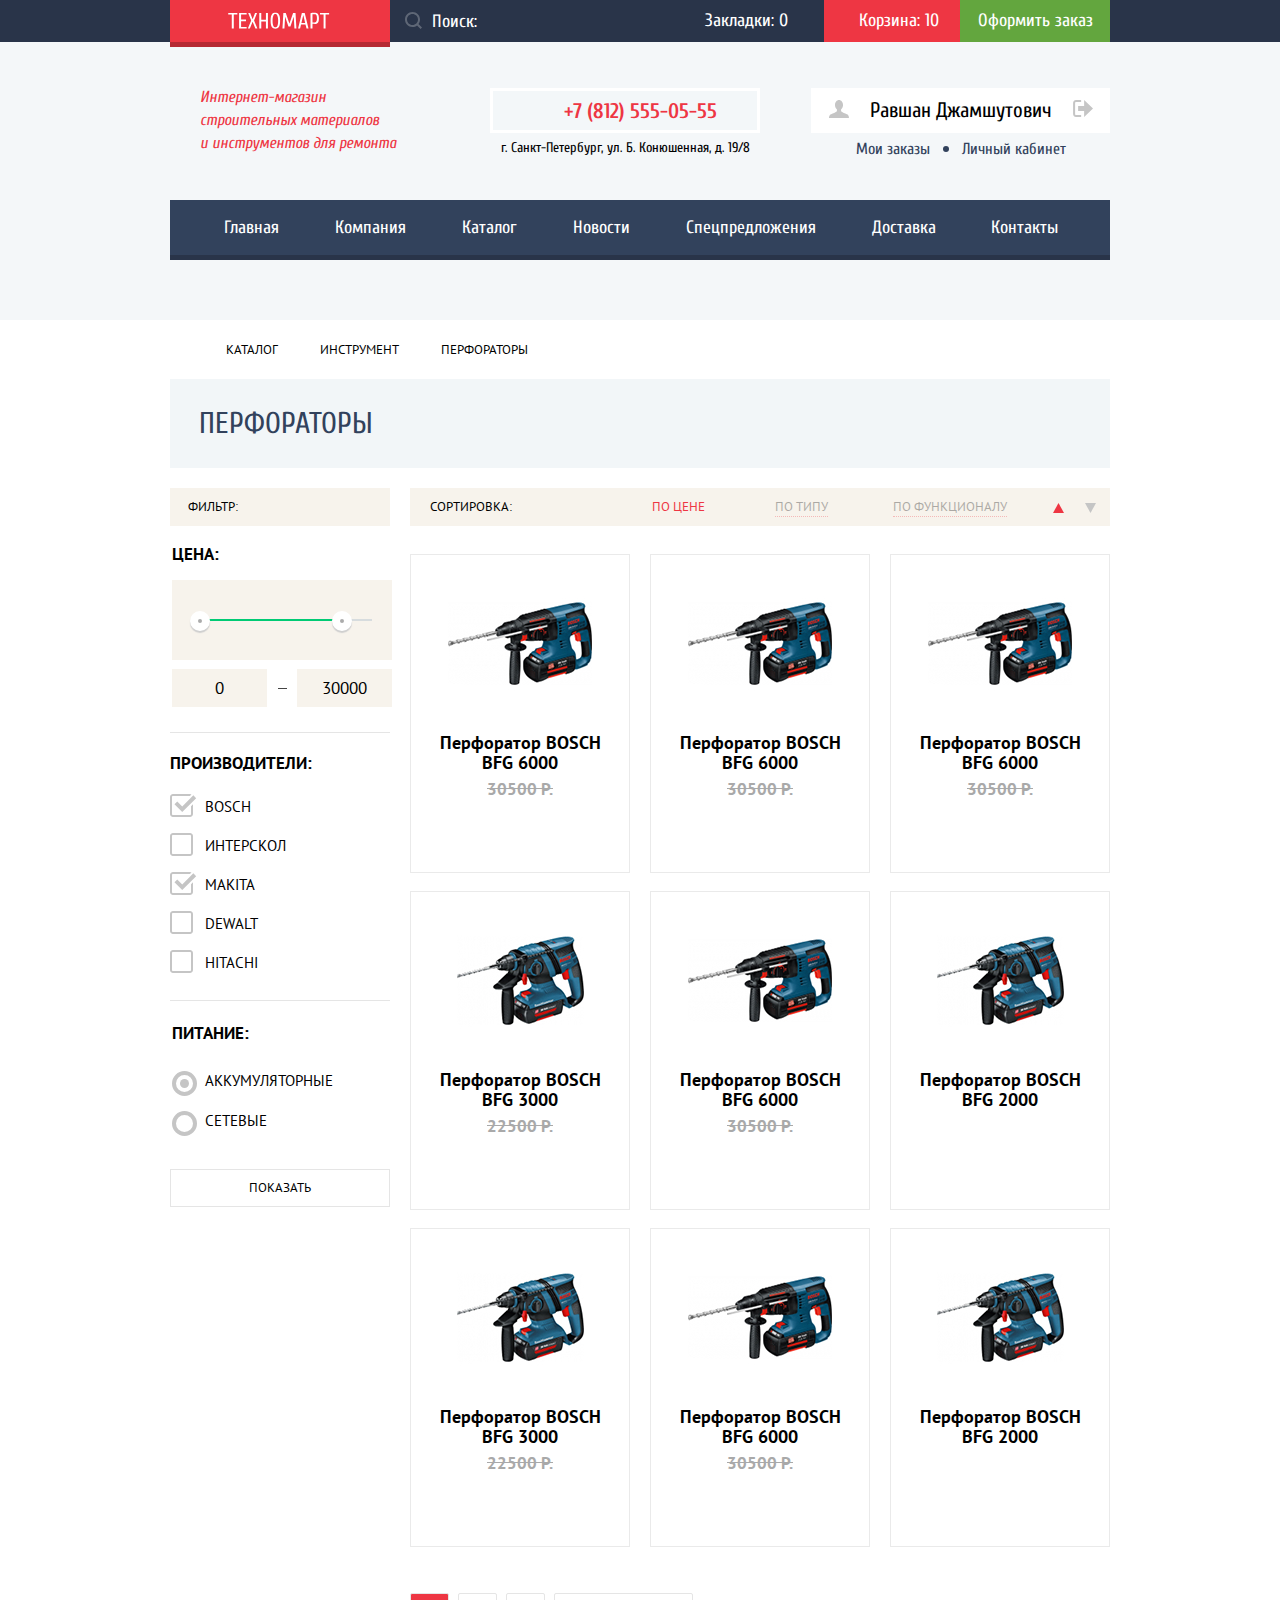
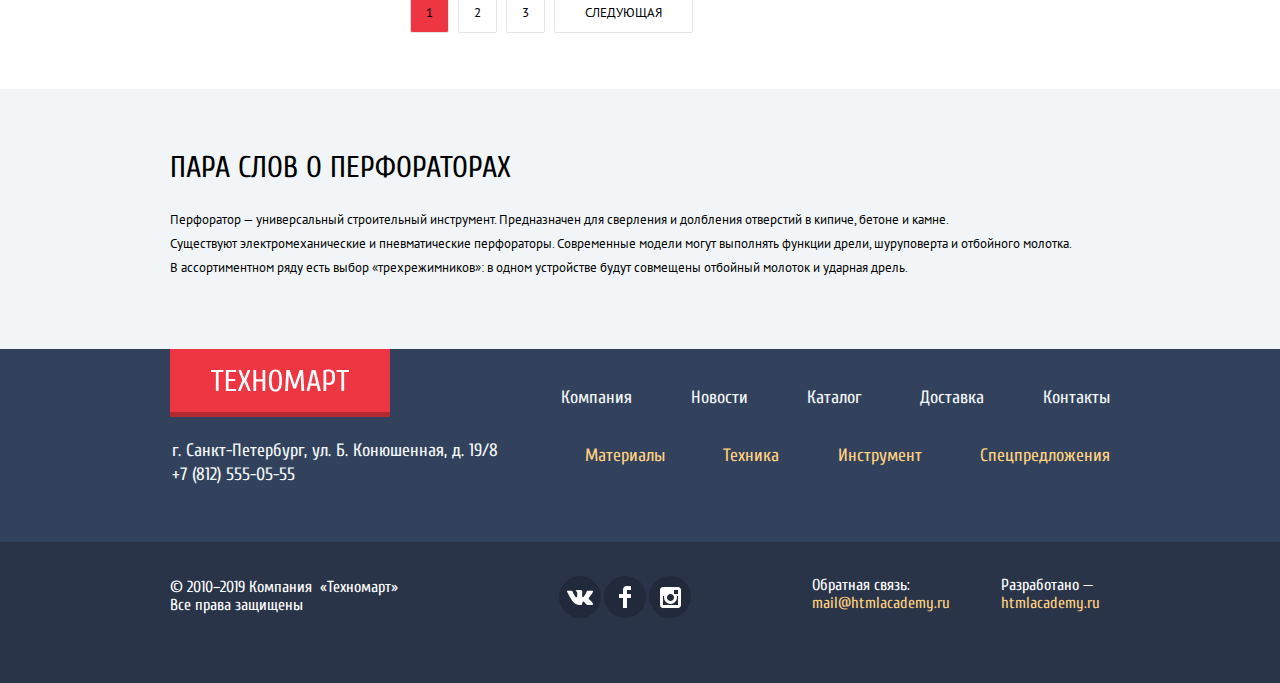
==== commit fc4be394: "fix: error" ====
--- a/catalog.html
+++ b/catalog.html
@@ -3,7 +3,6 @@
 <head>
   <meta charset="UTF-8">
   <title>Каталог</title>
-  <link href="https://fonts.googleapis.com/css2?family=PT+Sans:wght@400;700&display=swap" rel="stylesheet">
   <link href="https://fonts.googleapis.com/css2?family=Cuprum:wght@400;700&family=PT+Sans:wght@400;700&display=swap"
         rel="stylesheet">
   <link rel="stylesheet" href="css/normalize.min.css">
@@ -61,7 +60,7 @@
               Равшан&nbsp;Джамшутович
             </a>
 
-            <button class="exit-profile" aria-label="Кнопка выхода из профиля">
+            <a href="" class="exit-profile" aria-label="Кнопка выхода из профиля">
               <svg class="icon-logout" xmlns="http://www.w3.org/2000/svg" width="21" height="17" viewBox="0 0 21 17">
                 <g
                   fill="#c5c5c5">
@@ -70,7 +69,7 @@
                         d="M3.106 13.952V3.048c.018-.376.171-1.057 1.01-1.057h5.027V0H4.116C1.938 0 1.112 1.81 1.087 3.027v10.946C1.112 15.189 1.938 17 4.116 17h5.027v-1.99H4.116c-.839 0-.992-.683-1.01-1.058z"/>
                 </g>
               </svg>
-            </button>
+            </a>
 
           </div>
           <div class="cobinet-row">
@@ -107,10 +106,13 @@
     <h1 class="visually-hidden">Техномарт</h1>
 
     <div class="bread-crumbs">
-      <button type="button" class="home-img"></button>
-      <button type="button" class="crumb">Каталог</button>
-      <button type="button" class="crumb">Инструмент</button>
-      <button type="button" class="crumb">Перфораторы</button>
+      <a href="index.html" class="home-img" aria-label="ссылка на главную"></a>
+      <span class="arrow-right-small"></span>
+      <a href="" class="crumb">Каталог</a>
+      <span class="arrow-right-small"></span>
+      <a href="" class="crumb">Инструмент</a>
+      <span class="arrow-right-small"></span>
+      <a class="crumb">Перфораторы</a>
     </div>
 
     <h2 class="perforator">Перфораторы</h2>
@@ -118,7 +120,7 @@
     <div class="catalog">
       <section class="filter-wrap">
         <h2 class="visually-hidden">Каталог перфораторов</h2>
-        <div class="visually-hidden">Фильтр</div>
+        <!--<div class="visually-hidden">Фильтр</div>-->
         <span class="box-filter-title">Фильтр:</span>
         <form method="get" class="firms" action="https://echo.htmlacademy.ru">
           <fieldset class="filter-price">
@@ -145,43 +147,45 @@
             </div>
           </fieldset>
 
-          <div class="line"></div>
-
-          <fieldset class="filter-firm">
-            <legend class="filter-title">Производители:</legend>
-            <p class="filter-option">
-              <label class="filter-text" for="filter-bosh">
-                <input class="visually-hidden" type="checkbox" id="filter-bosh" name="bosch" checked>
-                <span class="checkmark"></span>
-                Bosch</label>
-            </p>
-
-            <p class="filter-option">
-              <label class="filter-text" for="filter-interskop">
-                <input class="visually-hidden" type="checkbox" id="filter-interskop" name="интерскоп">
-                <span class="checkmark"></span>
-                Интерскоп</label>
-            </p>
-
-            <p class="filter-option">
-              <label class="filter-text" for="filter-makita">
-                <input class="visually-hidden" type="checkbox" id="filter-makita" name="makita" checked>
-                <span class="checkmark"></span>
-                Makita</label>
-            </p>
-
-            <p class="filter-option">
-              <label class="filter-text" for="filter-dewalt">
-                <input class="visually-hidden" type="checkbox" id="filter-dewalt" name="dewalt">
-                <span class="checkmark"></span>
-                Dewalt</label>
-            </p>
-
-            <p class="filter-option">
-              <label class="filter-text" for="filter-hitachi">
-                <input class="visually-hidden" type="checkbox" id="filter-hitachi" name="hitachi">
-                <span class="checkmark"></span>
-                Hitachi</label></p>
+          <fieldset class="filter filter-vendors">
+            <h3 class="filter__title">Производители:</h3>
+            <ul class="list-reset filter-input-list">
+              <li class="filter-input-list__item">
+                <label class="filter__label">
+                  <input type="checkbox" name="bosch" checked>
+                  <span class="checkbox"></span>
+                  <span class="filter__label-text">BOSCH</span>
+                </label>
+              </li>
+              <li class="filter-input-list__item">
+                <label class="filter__label">
+                  <input type="checkbox" name="interskol">
+                  <span class="checkbox "></span>
+                  <span class="filter__label-text">ИНТЕРСКОЛ</span>
+                </label>
+              </li>
+              <li class="filter-input-list__item">
+                <label class="filter__label">
+                  <input type="checkbox" name="makita" checked>
+                  <span class="checkbox"></span>
+                  <span class="filter__label-text">MAKITA</span>
+                </label>
+              </li>
+              <li class="filter-input-list__item">
+                <label class="filter__label">
+                  <input type="checkbox" name="dewalt">
+                  <span class="checkbox"></span>
+                  <span class="filter__label-text">Dewalt</span>
+                </label>
+              </li>
+              <li class="filter-input-list__item">
+                <label class="filter__label">
+                  <input type="checkbox" name="hitachi">
+                  <span class="checkbox"></span>
+                  <span class="filter__label-text">Hitachi</span>
+                </label>
+              </li>
+            </ul>
           </fieldset>
 
           <div class="line2"></div>
@@ -212,20 +216,20 @@
       <div class="block-product-catalog">
         <div class="sort-row">
           <span class="sort-text">Сортировка:</span>
-          <button class="button-price active" type="button">По цене</button>
-          <button class="button-type" type="button">По типу</button>
-          <button class="button-function" type="button">По функционалу</button>
-          <button class="button-sort-up" type="button">
+          <a href="" class="button-price active" aria-label="сортировка по цене">По цене</a>
+          <a href="" class="button-type" aria-label="сортировка по типу">По типу</a>
+          <a href="" class="button-function" aria-label="сортировка по функционалу">По функционалу</a>
+          <a href="" class="button-sort-up" aria-label="сортировка по возрастанию">
             <svg class="sort-up-img active-svg" xmlns="http://www.w3.org/2000/svg" width="11" height="10"
                  viewBox="0 0 11 10">
               <path fill="#231F20" d="M5.5 0L0 10h11z"/>
             </svg>
-          </button>
-          <button class="button-sort-low" type="button">
+          </a>
+          <a href="" class="button-sort-low" aria-label="сортировка по убыванию">
             <svg class="sort-low-img" xmlns="http://www.w3.org/2000/svg" width="11" height="10" viewBox="0 0 11 10">
               <path fill="#231F20" d="M5.5 10L0 0h11"/>
             </svg>
-          </button>
+          </a>
         </div>
 
         <div class="sorting-block-catalog">
@@ -234,8 +238,8 @@
             <div class="img-catalog-wrap">
 
               <div class="buy-add-item">
-                <button class="buy" type="button">Купить</button>
-                <a href="" class="bookmark-add">В закладки</a>
+                <a href="basket.html" class="buy">Купить</a>
+                <button type="button" href="" class="bookmark-add">В закладки</button>
               </div>
 
               <img class="product-item" src="img/bosch_bfg_6000.jpg" width="144" height="128"
@@ -245,16 +249,16 @@
               <a class="link-product-catalog" href="#">Перфоратор&nbsp;BOSCH
                 BFG&nbsp;6000</a>
               <span class="old-price-catalog">30500 Р.</span>
-              <button class="new-price-catalog">15500 Р.</button>
-            </div>
-          </div>
-
-          <div class="card-catalog">
-            <div class="img-catalog-wrap">
-
-              <div class="buy-add-item">
-                <button class="buy" type="button">Купить</button>
-                <a href="" class="bookmark-add">В закладки</a>
+              <span class="new-price-catalog">15500 Р.</span>
+            </div>
+          </div>
+
+          <div class="card-catalog">
+            <div class="img-catalog-wrap">
+
+              <div class="buy-add-item">
+                <a href="basket.html" class="buy">Купить</a>
+                <button type="button" class="bookmark-add">В закладки</button>
               </div>
 
               <img class="product-item" src="img/bosch_bfg_6000.jpg" width="144" height="128"
@@ -264,7 +268,7 @@
               <a class="link-product-catalog" href="#">Перфоратор&nbsp;BOSCH
                 BFG&nbsp;6000</a>
               <span class="old-price-catalog">30500 Р.</span>
-              <button class="new-price-catalog">25500 Р.</button>
+              <span class="new-price-catalog">25500 Р.</span>
             </div>
           </div>
 
@@ -273,8 +277,8 @@
             <div class="img-catalog-wrap">
 
               <div class="buy-add-item">
-                <button class="buy" type="button">Купить</button>
-                <a href="" class="bookmark-add">В закладки</a>
+                <a href="basket.html" class="buy">Купить</a>
+                <button type="button" class="bookmark-add">В закладки</button>
               </div>
 
               <img class="product-item" src="img/bosch_bfg_6000.jpg" width="144" height="128"
@@ -284,7 +288,7 @@
               <a class="link-product-catalog" href="#">Перфоратор&nbsp;BOSCH
                 BFG&nbsp;6000</a>
               <span class="old-price-catalog">30500 Р.</span>
-              <button class="new-price-catalog">25500 Р.</button>
+              <span class="new-price-catalog">25500 Р.</span>
             </div>
           </div>
 
@@ -293,8 +297,8 @@
             <div class="img-catalog-wrap">
 
               <div class="buy-add-item">
-                <button class="buy" type="button">Купить</button>
-                <a href="" class="bookmark-add">В закладки</a>
+                <a href="basket.html" class="buy" >Купить</a>
+                <button type="button" class="bookmark-add">В закладки</button>
               </div>
 
               <img class="product-item" src="img/bosh_3000.jpg" width="127" height="112"
@@ -304,16 +308,16 @@
               <a class="link-product-catalog" href="#">Перфоратор&nbsp;BOSCH
                 BFG&nbsp;3000</a>
               <span class="old-price-catalog"> 22500 Р.</span>
-              <button class="new-price-catalog">15500 Р.</button>
-            </div>
-          </div>
-
-          <div class="card-catalog">
-            <div class="img-catalog-wrap">
-
-              <div class="buy-add-item">
-                <button class="buy" type="button">Купить</button>
-                <a href="" class="bookmark-add">В закладки</a>
+              <span class="new-price-catalog">15500 Р.</span>
+            </div>
+          </div>
+
+          <div class="card-catalog">
+            <div class="img-catalog-wrap">
+
+              <div class="buy-add-item">
+                <a href="basket.html" class="buy" >Купить</a>
+                <button type="button" class="bookmark-add">В закладки</button>
               </div>
 
               <img class="product-item" src="img/bosch_bfg_6000.jpg" width="144" height="128"
@@ -323,7 +327,7 @@
               <a class="link-product-catalog" href="#">Перфоратор&nbsp;BOSCH
                 BFG&nbsp;6000</a>
               <span class="old-price-catalog">30500 Р.</span>
-              <button class="new-price-catalog">25500 Р.</button>
+              <span class="new-price-catalog">25500 Р.</span>
             </div>
           </div>
 
@@ -332,8 +336,8 @@
             <div class="img-catalog-wrap">
 
               <div class="buy-add-item">
-                <button class="buy" type="button">Купить</button>
-                <a href="" class="bookmark-add">В закладки</a>
+                <a href="basket.html" class="buy">Купить</a>
+                <button type="button" class="bookmark-add">В закладки</button>
               </div>
 
               <img class="product-item" src="img/bosh_3000.jpg" width="127" height="112"
@@ -342,7 +346,7 @@
             <div class="wrap-product">
               <a class="link-product-catalog" href="#">Перфоратор&nbsp;BOSCH
                 BFG&nbsp;2000</a>
-              <button class="new-price-catalog">12500 Р.</button>
+              <span class="new-price-catalog">12500 Р.</span>
             </div>
           </div>
 
@@ -352,8 +356,8 @@
             <div class="img-catalog-wrap">
 
               <div class="buy-add-item">
-                <button class="buy" type="button">Купить</button>
-                <a href="" class="bookmark-add">В закладки</a>
+                <a href="basket.html" class="buy">Купить</a>
+                <button type="button" class="bookmark-add">В закладки</button>
               </div>
 
               <img class="product-item" src="img/bosh_3000.jpg" width="127" height="112"
@@ -363,16 +367,16 @@
               <a class="link-product-catalog" href="#">Перфоратор&nbsp;BOSCH
                 BFG&nbsp;3000</a>
               <span class="old-price-catalog">22500 Р.</span>
-              <button class="new-price-catalog">15500 Р.</button>
-            </div>
-          </div>
-
-          <div class="card-catalog">
-            <div class="img-catalog-wrap">
-
-              <div class="buy-add-item">
-                <button class="buy" type="button">Купить</button>
-                <a href="" class="bookmark-add">В закладки</a>
+              <span class="new-price-catalog">15500 Р.</span>
+            </div>
+          </div>
+
+          <div class="card-catalog">
+            <div class="img-catalog-wrap">
+
+              <div class="buy-add-item">
+                <a href="basket.html" class="buy">Купить</a>
+                <button type="button" class="bookmark-add">В закладки</button>
               </div>
 
               <img class="product-item" src="img/bosch_bfg_6000.jpg" width="144" height="128"
@@ -382,7 +386,7 @@
               <a class="link-product-catalog" href="#">Перфоратор&nbsp;BOSCH
                 BFG&nbsp;6000</a>
               <span class="old-price-catalog">30500 Р.</span>
-              <button class="new-price-catalog">25500 Р.</button>
+              <span class="new-price-catalog">25500 Р.</span>
             </div>
           </div>
 
@@ -391,8 +395,8 @@
             <div class="img-catalog-wrap">
 
               <div class="buy-add-item">
-                <button class="buy" type="button">Купить</button>
-                <a href="" class="bookmark-add">В закладки</a>
+                <a href="basket.html" class="buy">Купить</a>
+                <button type="button" class="bookmark-add">В закладки</button>
               </div>
 
               <img class="product-item" src="img/bosh_3000.jpg" width="127" height="112"
@@ -402,18 +406,18 @@
               <a class="link-product-catalog" href="#">Перфоратор&nbsp;BOSCH
                 BFG&nbsp;2000</a>
 
-              <button class="new-price-catalog">12500 Р.</button>
+              <span class="new-price-catalog">12500 Р.</span>
             </div>
           </div>
         </div>
       </div>
     </div>
     <div class="number-page">
-      <button class="button-number-page button-active" type="button" aria-label="страница 1">1</button>
-      <button class="button-number-page" type="button" aria-label="страница 2">2</button>
-      <button class="button-number-page" type="button" aria-label="страница 3">3</button>
-      <button class="button-number-page button-number-page-next" type="button" aria-label="следующая страница">Следующая
-      </button>
+      <a href="" class="button-number-page button-active" aria-label="страница 1">1</a>
+      <a href="" class="button-number-page" aria-label="страница 2">2</a>
+      <a href="" class="button-number-page" aria-label="страница 3">3</a>
+      <a href="" class="button-number-page button-number-page-next" aria-label="следующая страница">Следующая
+      </a>
     </div>
   </div>
   <section class="about-perforator">
--- a/css/style.min.css
+++ b/css/style.min.css
@@ -1 +1 @@
-:root{--basic-white:#fff;--basic-red:#ee3643;--basic-black:#000;--basic-black-dark:#293449;--basic-black-light:#32425c;--basic-yellow:#ffbf47;--basic-blue:#3bbce3;--basic-lilac:#dc91d8;--basic-green:#63a63e;--basic-green-light:#8ed78f;--basic-yellow-light:#ffc047;--basic-gray:#a9a9a9;--basic-gray-light:#f1f5f7;--basic-orange:#ffd180;--error:#ba2732;--logo-border:#b52933;--background-gray:rgba(0,0,0,0.0001);--basic-yellow-light2:#ffd180;--basic-beige:#f9f5f0;--basic-gray-light2:#eaeaea;--basic-gray-old-price:#a9a9a9;--basic-white-light:#f3f7f9;--basic-gray-light3:#f4f4f4;--basic-red-light:#ff5257;--basic-gray-light4:#f4f7f9;--basic-green-hover:#5fbb2d}body{font-family:"PT Sans",Arial,sans-serif;color:var(--basic-black);background-color:var(--basic-white)}svg path{fill:inherit;stroke:inherit;stroke-width:inherit}h2{margin:0;font-family:"Cuprum",Arial,sans-serif;font-style:normal;font-weight:normal;font-size:30px;line-height:30px;text-transform:uppercase;color:var(--basic-black)}.page-body{display:grid;grid-template-rows:min-content 1fr min-content}a{text-decoration:none}a:hover{text-decoration:none;cursor:pointer}button:hover{cursor:pointer}.toggle,button,textarea,input,a:focus{outline:0}img{max-width:100%}legend{border:0;padding:0;margin:0}.container-global{width:940px;margin-left:auto;margin-right:auto}.visually-hidden:not(:focus):not(:active),input[type="checkbox"].visually-hidden,input[type="radio"].visually-hidden{position:absolute;width:1px;height:1px;margin:-1px;border:0;padding:0;clip:rect(0 0 0 0);overflow:hidden}.header{width:100%;min-height:320px;background:var(--basic-gray-light4)}.cap{max-width:100%;max-height:42px;background-color:var(--basic-black-dark)}.container-header-global{max-width:940px;margin-right:auto;margin-left:auto}.container-header{max-width:940px;display:flex;margin-right:auto;margin-left:auto;justify-content:space-between}.header-up{display:flex;justify-content:flex-end;align-items:center;height:42px}.logo-style{display:flex;position:relative;z-index:1;background-color:var(--basic-red);width:220px;min-height:47px;box-shadow:inset 0 -5px 0 rgba(0,0,0,0.24)}.logo-style:active{background:var(--error)}.logo{margin-top:12px;margin-left:55px}.top-menu__form{position:relative;width:269px;height:42px;display:-webkit-box;display:-ms-flexbox;display:flex;color:var(--basic-white)}.form-search__label{position:absolute;width:17px;height:17px;left:15px;top:12px}.form-search__label svg{fill:var(--basic-white);fill-opacity:.25}.form-search__input{width:270px;height:42px;background-color:var(--basic-black-dark);border:0;padding-left:42px;padding-right:9px;font-family:"Cuprum",Arial,sans-serif;font-style:normal;font-weight:normal;font-size:18px;line-height:24px}.form-search__input::placeholder{color:var(--basic-white);opacity:1}.form-search__input:hover+.form-search__label svg{fill-opacity:1}.form-search__input:focus{background-color:var(--basic-white);color:var(--basic-black)}.form-search__input:focus+.form-search__label svg{fill:var(--basic-red);fill-opacity:1}.form-search__input:focus::placeholder{color:var(--basic-black)}.bookmark{display:flex;align-items:center;justify-content:center;width:150px;height:42px}.bookmark:hover .bookmark-item{color:var(--basic-white)}.bookmark:hover .bookmark-icon{opacity:1}.bookmark:active{text-decoration:none;color:var(--basic-white);background:#161d29}.bookmark-icon{background-image:url("../img/icon-bookmark.svg");background-repeat:no-repeat;width:14px;height:16px;opacity:.3}.bookmark-item{font-family:"Cuprum",Arial,sans-serif;font-style:normal;font-weight:normal;font-size:18px;line-height:24px;color:var(--basic-white);width:150px;height:42px;display:flex;align-items:center;justify-content:center}.bookmark-item-catalog{margin-right:15px}.bookmark-item::before{content:"";display:flex;margin-right:9px;background-image:url("../img/icon-bookmark.svg");background-repeat:no-repeat;width:15px;height:15px;opacity:.3}.bookmark-item:hover::before{opacity:1}.bookmark-item:hover{text-decoration:none;color:var(--basic-white)}.bookmark-item:active{text-decoration:none;color:var(--basic-white);background:#161d29;opacity:.3}.bookmark-item:active{text-decoration:none;color:var(--basic-white);background:#161d29;opacity:.3}.basket-item{display:flex;align-items:center;width:150px;height:42px;font-family:"Cuprum",Arial,sans-serif;font-style:normal;font-weight:normal;font-size:18px;line-height:24px;color:var(--basic-white)}.basket-item:before{content:"";display:flex;width:15px;height:15px;opacity:.3;margin-right:8px;margin-left:25px;background-image:url("../img/icon-cart.svg")}.basket-item-catalog{background-color:var(--basic-red);width:136px;min-height:42px;display:flex;justify-content:start;align-items:center;font-family:"Cuprum",Arial,sans-serif;font-style:normal;font-weight:normal;font-size:18px;line-height:24px;color:var(--basic-white)}.basket-item-catalog:before{content:"";display:flex;width:15px;height:15px;opacity:.3;margin-right:8px;margin-left:12px;background-image:url("../img/icon-cart.svg")}.basket-item:hover:before{opacity:1}.basket-item:hover{color:var(--basic-white)}.basket-item:active{color:var(--basic-white);background:#161d29;opacity:.3}.make-order{display:flex;min-width:150px;min-height:42px;background-color:var(--basic-green);justify-content:center;align-items:center;font-family:"Cuprum",Arial,sans-serif;font-style:normal;font-weight:normal;font-size:18px;line-height:24px;color:var(--basic-white)}.make-order:hover{background-color:var(--basic-green-hover);color:var(--basic-white)}.make-order:active{background-color:var(--basic-green);color:var(--basic-white)}.communication-wrap{min-height:158px}.communication{display:flex;justify-content:space-between;background:var(--basic-gray-light4);padding-top:46px}.communication-text{color:var(--basic-red);min-width:197px;min-height:71px;margin-left:30px;margin-right:93px;font-family:"Cuprum",Arial,sans-serif;font-style:italic;font-weight:normal;font-size:16px;line-height:23px;margin-top:-2px}.contact-header{display:flex;flex-direction:column;min-width:270px;align-items:center}.phone-number{display:flex;align-items:center;color:var(--basic-red);font-family:"Cuprum",Arial,sans-serif;font-style:normal;font-weight:bold;font-size:21px;line-height:30px;background:var(--basic-white-light);width:264px;border:3px solid var(--basic-white)}.phone-number:before{content:"";background-image:url("../img/icon-phone.svg");background-repeat:no-repeat;width:18px;height:19px;margin-right:17px;margin-top:10px;margin-bottom:10px;margin-left:36px}.phone-number:hover{color:var(--basic-red)}.address-header{font-family:"Cuprum",Arial,sans-serif;font-style:normal;font-weight:normal;font-size:14px;line-height:24px;margin-top:3px;margin-left:auto;margin-right:auto}.block-profile{display:flex;flex-direction:column;align-items:center;margin-left:51px}.profile-wrap{display:flex;justify-content:center;align-items:center;background:var(--basic-white);min-height:45px;width:299px}.user-img{fill:#c5c5c5;margin-right:21px}.enter-profile{font-family:"Cuprum",Arial,sans-serif;font-style:normal;font-weight:normal;font-size:21px;line-height:21px;background:var(--basic-white);display:flex;color:var(--basic-black)}.enter-profile:hover{color:var(--basic-black)}.enter-profile:hover .user-img{fill:#3d546f}.enter-profile:active{color:#c5c5c5}.enter-profile:active .user-img{fill:#c5c5c5}.exit-profile{border:0;padding:0;margin:0;background:var(--basic-white);margin-left:20px}.exit-profile:hover path{fill:#3d546f}.exit-profile:active path{fill:#c5c5c5}.cobinet-row{display:flex;align-items:center;margin-top:7px;width:210px;min-height:18px;justify-content:space-between}.cobinet-row a{font-family:"Cuprum",Arial,sans-serif;font-style:normal;font-weight:normal;font-size:16px;line-height:18px;color:#32425c}.cobinet-row a:hover{color:var(--basic-red)}.cobinet-row a:active{color:#c5c5c5}.dot-profile{width:6px;height:6px;border-radius:50px;background:linear-gradient(0,#32425c,#32425c),#fff}.enter-wrap{display:flex;min-width:281px;align-items:start;justify-content:space-between;margin-left:69px}.icon-enter{margin-left:13px;margin-right:6px;fill:#c5c5c5}.button-enter{display:flex;align-items:center;width:121px;min-height:45px;border:0;background:var(--basic-white);font-family:"Cuprum",Arial,sans-serif;font-style:normal;font-weight:normal;font-size:21px;line-height:21px;color:var(--basic-black)}.button-enter:hover{color:var(--basic-red)}.button-enter:active{color:#c5c5c5;border:0}.button-enter:hover .icon-enter{fill:#3d546f}.button-enter:active .icon-enter{fill:#c5c5c5}.registration{display:flex;padding-top:12px;padding-bottom:12px;padding-left:24px;padding-right:24px;background:var(--basic-white);font-family:"Cuprum",Arial,sans-serif;font-style:normal;font-weight:normal;font-size:21px;line-height:21px;color:var(--basic-black)}.registration:hover{color:var(--basic-red)}.registration:active{color:#c5c5c5}.nav{width:940px}.list{margin-top:0;padding-left:25px;padding-right:25px;list-style:none;display:flex;justify-content:space-around;align-items:center;flex-wrap:wrap;background-color:var(--basic-black-light);box-shadow:inset 0 -5px 0 #293449;height:60px}.list-link{display:block;padding-left:27px;padding-right:24px;padding-top:16px;padding-bottom:20px;font-family:"Cuprum",Arial,sans-serif;font-style:normal;font-weight:normal;font-size:18px;line-height:24px;color:var(--basic-white)}.list-link:hover{background:#293449;box-shadow:inset 0 -5px 0 #293449;color:var(--basic-white)}.list-link:active{background:#1d2739;box-shadow:inset 0 -5px 0 #293449;color:var(--basic-white);opacity:.5}.product{margin-top:59px;margin-bottom:59px;display:grid;grid-template-columns:repeat(11,60px 20px) 60px;grid-template-rows:auto 20px auto 20px auto;grid-template-areas:"b b b b b b b . b2 b2 b2 b2 b2 b2 b2 . b3 b3 b3 b3 b3 b3 b3" ". . . . . . . . . . . . . . .  . . . . . . . ." "w w w w w w w w w w w w w w w   . b4 b4 b4 b4 b4 b4 b4 " "w w w w w w w w w w w w w w w  . . . . . . . ." "w w w w w w w w w w w w w w w  . b5 b5 b5 b5 b5 b5 b5"}.box{grid-area:b;width:300px;height:123px;background-color:var(--basic-yellow);display:flex;justify-content:space-between}.box-column{display:flex;flex-direction:column;width:135px;margin-left:23px}.box-text{font-family:"Cuprum",Arial,sans-serif;font-style:normal;font-weight:bold;font-size:24px;line-height:30px;color:var(--basic-white);margin-top:20px;margin-bottom:14px}.box-link{display:flex;justify-content:center;align-items:center;font-family:"Cuprum",Arial,sans-serif;font-style:normal;font-weight:normal;font-size:14px;line-height:18px;text-transform:uppercase;color:var(--basic-white);background:rgba(255,255,255,0.3);mix-blend-mode:normal;width:135px;height:38px}.box-link:hover{background:rgba(197,197,197,0.3);mix-blend-mode:normal;color:var(--basic-white)}.box-link:active{background:rgba(169,169,169,0.3);mix-blend-mode:normal}.box-column2{display:flex;flex-direction:column;width:87px}.box-icon{background-image:url("../img/pail.svg");width:44px;height:65px;margin-top:-39px}.box-icon-new{background-image:url("../img/icon_new.svg");width:70px;height:70px;display:flex;margin-left:auto;margin-right:0}.box2{grid-area:b2;background-color:var(--basic-blue);width:300px;height:123px;display:flex}.box-column-icon{display:flex;flex-direction:column;width:143px;height:123px;justify-content:center;align-items:center}.box2-icon{background-image:url("../img/drill.svg");width:75px;height:61px}.box3{grid-area:b3;width:300px;height:123px;background-color:var(--basic-lilac);display:flex}.box3-icon{background-image:url("../img/tractor.svg");width:78px;height:62px}.widget{grid-area:w;background-image:url("../img/widget.jpg");width:620px;height:266px}.widget-column{display:flex;flex-direction:column;margin-left:24px;margin-top:23px}.widget-title{font-family:"Cuprum",Arial,sans-serif;font-style:normal;font-weight:bold;font-size:36px;line-height:36px;text-transform:uppercase;color:var(--basic-white)}.widget-text{font-family:"Cuprum",Arial,sans-serif;font-style:normal;font-weight:normal;font-size:18px;line-height:24px;color:var(--basic-white);margin-top:5px}.widget-control{display:flex;justify-content:space-between;margin-top:34px;margin-left:24px;margin-right:20px}.widget-icon-left{border:0;background:transparent;background-image:url("../img/icon-left.svg");width:21px;height:39px}.widget-icon-right{border:0;background:transparent;background-image:url("../img/icon-right.svg");width:21px;height:39px}.widget-wrap-row{display:flex;margin-left:24px;margin-top:39px;width:301px;justify-content:space-between;align-items:center}.widget-link{display:flex;justify-content:center;align-items:center;font-family:"Cuprum",Arial,sans-serif;font-style:normal;font-weight:normal;font-size:14px;line-height:18px;text-transform:uppercase;color:var(--basic-white);width:192px;height:38px;background-color:var(--basic-red)}.widget-link:hover{background:#ca2c37;color:var(--basic-white)}.widget-link:active{background:#ba2732;color:var(--basic-white)}.widget-wrap-slider{display:flex;justify-content:space-between;width:30px;height:10px;padding-top:11px}.widget-dot{padding:0;display:flex;justify-content:center;align-items:center;width:10px;height:10px;border:0;border-radius:50%;background:white}.widget-dot-active{width:6px;height:6px;background-color:var(--basic-red);border:solid 2px var(--basic-white);border-radius:50%}.column{display:flex;flex-direction:column}.box4{grid-area:b4;width:300px;height:123px;background-color:var(--basic-green-light);display:flex}.box4-icon{background-image:url("../img/truck.svg");width:59px;height:72px}.box5{grid-area:b5;background-color:var(--basic-yellow-light);width:300px;height:123px;display:flex}.box5-icon{background-image:url("../img/car.svg");width:78px;height:63px}.pop-firm{margin-top:70px;background-color:var(--basic-white);min-height:489px}.title-wrap{background-color:var(--basic-beige);width:940px;height:89px;display:flex;justify-content:space-between;align-items:center}.title{margin-left:28px;font-family:"Cuprum",Arial,sans-serif;font-style:normal;font-weight:normal;font-size:30px;line-height:30px;text-transform:uppercase;color:var(--basic-black-light)}.title-link{width:192px;height:38px;background-color:var(--basic-red);display:flex;align-items:center;margin-right:14px;justify-content:center;font-family:"Cuprum",Arial,sans-serif;font-style:normal;font-weight:normal;font-size:14px;line-height:18px;text-transform:uppercase;color:var(--basic-white)}.title-link-firm{margin-right:19px;margin-top:-5px}.sorting-block{margin-top:20px;max-width:940px;display:grid;grid-template-columns:auto auto auto auto;grid-template-rows:auto;grid-row-gap:18px;grid-column-gap:20px}.card{border:1px solid var(--basic-gray-light2);width:220px;height:318px;display:flex;flex-direction:column;align-items:center}.product-img{margin-top:6px}.product-link{font-family:"PT Sans",Arial,sans-serif;font-style:normal;font-weight:bold;font-size:18px;line-height:20px;color:var(--basic-black);text-align:center;margin-top:8px}.old-price{font-family:"PT Sans",Arial,sans-serif;font-style:normal;font-weight:bold;font-size:17px;line-height:18px;display:flex;align-items:center;text-align:center;text-decoration-line:line-through;text-transform:uppercase;color:var(--basic-gray-old-price);margin-top:7px}.price-wrap{background-image:url("../img/red-button.svg");width:141px;height:38px;margin-top:13px;display:flex;justify-content:center;align-items:center}.price{font-family:"PT Sans",Arial,sans-serif;font-style:normal;font-weight:bold;font-size:17px;line-height:18px;text-transform:uppercase;color:var(--basic-white)}.icon-new{background-image:url("../img/icon_new.svg");width:70px;height:70px;margin-left:150px}.product-img2{margin-top:-41px}.product-link2{margin-top:38px}.product-img3{margin-top:22px}.product-img4{margin-top:-41px}.product-link3{margin-top:28px}.product-link4{margin-top:38px}.price-wrap1{margin-top:39px}.firm-row{display:grid;grid-template-columns:1fr 1fr 1fr 1fr;grid-gap:20px;margin-top:20px}.firm-wrap{border:1px solid #eaeaea;min-width:218px;min-height:143px;display:flex;justify-content:center;align-items:center}.firm-makita{margin-top:-6px}.firm-dewalt{margin-top:-5px}.firm-interskol{margin-top:-18px;margin-left:-5px}.firm-wrap:hover{box-shadow:0 10px 25px 0 rgba(41,52,73,0.5)}.firm-wrap:active{box-shadow:0 10px 25px 0 rgba(41,52,73,0.5);opacity:.3}.service{width:100%;background-color:var(--basic-gray-light);height:522px}.container-service{width:940px;margin-left:auto;margin-right:auto}.service-text-wrap{padding-top:64px}.service-title{font-family:"Cuprum",Arial,sans-serif;font-style:normal;font-weight:normal;font-size:30px;line-height:30px;text-transform:uppercase;color:var(--basic-black);margin-top:0}.service-text-height{font-family:"PT Sans",Arial,sans-serif;font-style:normal;font-weight:normal;font-size:13px;line-height:24px;color:var(--basic-black);max-width:418px;min-height:49px;margin-top:25px}.service-row{display:flex;margin-top:67px}.service-block{display:flex;flex-direction:column}.block-button{width:240px;height:61px;text-align:left;padding-left:22px;border:0;font-family:"Cuprum",Arial,sans-serif;font-style:normal;font-weight:bold;font-size:21px;line-height:30px;color:var(--basic-white);background:#32425c;box-shadow:0 1px 0 #293449,inset 0 1px 0 #405069}.block-button:hover{background:#293449;color:var(--basic-white);box-shadow:0 1px 0 #293449,inset 0 1px 0 #405069}.block-button-active{background:#fff;box-shadow:0 1px 0 #fff,inset 0 1px 0 #fff;color:#32425c}.shadow{width:10px;height:279px;margin-left:-10px;margin-top:-45px;background:url("../img/shadow.svg") no-repeat}.box-service-wrap-delivery{display:none}.box-service-wrap-guarantee{display:none}.box-service-credit{display:none}.box-service{max-width:313px;min-height:159px;margin-left:80px}.box-title{font-family:"Cuprum",Arial,sans-serif;font-style:normal;font-weight:normal;font-size:30px;line-height:30px;text-transform:uppercase;color:var(--basic-black-light);margin-top:0;margin-bottom:30px}.service-text{font-family:"PT Sans",Arial,sans-serif;font-style:normal;font-weight:normal;font-size:13px;line-height:24px;color:var(--basic-black);min-width:317px}.delivery-img{background-image:url("../img/delivery.png");width:468px;height:261px;margin-left:-160px;margin-top:20px}.box-title{font-family:"Cuprum",Arial,sans-serif;font-style:normal;font-weight:normal;font-size:30px;line-height:30px;text-transform:uppercase;color:var(--basic-black-light)}.about-us-contact{min-height:496px}.contact-row{display:flex;justify-content:space-between;padding-top:70px;height:auto}.about-us{max-width:460px}.about-us-text{font-family:"PT Sans",Arial,sans-serif;font-style:normal;font-weight:normal;font-size:13px;line-height:24px;color:var(--basic-black);margin-top:24px;margin-bottom:0}.about-us-list{list-style:none;padding:0;margin:0;margin-bottom:20px;margin-top:3px}.about-us-item{display:flex;align-items:center;font-family:"Cuprum",Arial,sans-serif;font-style:normal;font-weight:normal;font-size:18px;line-height:24px;color:var(--basic-black);margin-bottom:12px}.about-us-item:before{content:"";width:25px;height:2px;display:inline-block;vertical-align:center;background:var(--basic-red);margin-right:12px}.about-us-link{font-family:"Cuprum",Arial,sans-serif;font-style:normal;font-weight:normal;font-size:14px;line-height:18px;text-transform:uppercase;color:var(--basic-white);padding-right:40px;padding-left:40px;padding-top:10px;padding-bottom:10px;background:var(--basic-red)}.contact-map{max-width:300px;height:auto}.contact-text{max-width:180px;min-height:49px;font-family:"PT Sans",Arial,sans-serif;font-style:normal;font-weight:normal;font-size:13px;line-height:24px;color:var(--basic-black);margin:0;margin-top:24px}.contact-img{margin-top:32px;margin-right:auto;margin-left:auto}.contact-link{font-family:"Cuprum",Arial,sans-serif;font-style:normal;font-weight:normal;font-size:14px;line-height:18px;text-transform:uppercase;color:var(--basic-white);width:300px;height:38px;background:var(--basic-red);border:0}.about-us-contact-wrap-link{display:flex;justify-content:space-between;margin-top:0}.footer-wrap{width:100%;background-color:var(--basic-black-light);min-height:193px}.container-footer{width:940px;margin-right:auto;margin-left:auto}.footer-up{background-color:var(--basic-black-light)}.footer-row{display:flex;justify-content:space-between}.footer-logo-style{width:220px;height:63px;background-color:var(--basic-red);border-bottom:var(--logo-border) solid 5px;display:flex;justify-content:center;align-items:center}.footer-navigation{width:549px;height:auto;padding:0;margin-top:37px}.footer-list{display:flex;justify-content:space-between;padding:0;margin:0}.footer-item{list-style:none}.footer-link{font-family:"Cuprum",Arial,sans-serif;font-style:normal;font-weight:normal;font-size:18px;line-height:24px;color:var(--basic-gray-light)}.footer-link:hover{text-decoration-line:underline;color:#f1f5f7}.footer-link:active{color:#f1f5f7;mix-blend-mode:normal;opacity:.5}.footer-up2{display:flex;margin-top:22px;justify-content:space-between}.footer-block{padding-left:2px;min-width:321px;min-height:49px;font-family:"Cuprum",Arial,sans-serif;font-style:normal;font-weight:normal;font-size:18px;line-height:24px;color:var(--basic-white-light)}.footer-text{margin-bottom:0;margin-top:0}.footer-phone{font-family:"Cuprum",Arial,sans-serif;font-style:normal;font-weight:normal;font-size:18px;line-height:24px;color:var(--basic-white-light)}.footer-list2{width:525px;display:flex;justify-content:space-between;list-style:none;padding:0;margin:0;margin-top:5px}.footer-item2{padding:0}.footer-link2{font-family:"Cuprum",Arial,sans-serif;font-style:normal;font-weight:normal;font-size:18px;line-height:24px;display:flex;align-items:center;color:var(--basic-orange)}.footer-link2:hover{text-decoration-line:underline;color:var(--basic-orange)}.footer-link2:active{mix-blend-mode:normal;opacity:.5}.footer-low{background-color:var(--basic-black-dark)}.footer-low-row{background-color:var(--basic-black-dark);display:flex;min-height:107px;padding-top:34px}.footer-low-text{width:250px;min-height:37px;font-family:"Cuprum",Arial,sans-serif;font-style:normal;font-weight:normal;font-size:16px;line-height:18px;vertical-align:middle;color:#fff;margin-top:2px}.social-list{margin-top:0;margin-left:139px;padding:0;display:flex;justify-content:space-between;list-style:none}.social-button{min-width:42px;height:42px;display:flex;align-items:center;justify-content:center;background-color:#212a3a;border-radius:50%;margin-right:3px;fill:var(--basic-white)}.social-button:hover,.social-button:active{background-color:#ee3643}.footer-low-column1{display:flex;flex-direction:column;max-width:145px;min-height:37px;margin-left:118px}.footer-low-column1 span{color:var(--basic-white);font-family:"Cuprum",Arial,sans-serif;font-style:normal;font-weight:normal;font-size:16px;line-height:18px}.footer-low-column2{display:flex;flex-direction:column;max-width:98px;min-height:37px;margin-left:51px}.footer-low-column2 span{color:var(--basic-white);font-family:"Cuprum",Arial,sans-serif;font-style:normal;font-weight:normal;font-size:16px;line-height:18px}.link{font-family:"Cuprum",Arial,sans-serif;font-style:normal;font-weight:normal;font-size:16px;line-height:18px;color:#ffd180}.link:hover{color:#ffd180;text-decoration-line:underline}.link:active{color:#ee3643}.guarantee-img{background-image:url("../img/guarantee.png");background-repeat:no-repeat;width:389px;height:283px;margin-left:-70px}.width940{width:940px;margin-right:auto;margin-left:auto}.credit-img{background-image:url("../img/credit.png");background-repeat:no-repeat;width:465px;height:285px;margin-left:-147px}.modal-map{width:943px;height:449px;display:flex;position:fixed;top:0;bottom:0;right:0;left:0;margin:auto}.map{z-index:10;position:absolute}.modal-map-img{position:absolute;z-index:-1;top:-20px}.map-none{display:none}.map-active{display:flex}.close-img{z-index:100;background:0;padding:0;margin:0;border:0;background-image:url("../img/icon-close.svg");background-repeat:no-repeat;width:21px;height:21px;margin-left:auto;margin-right:28px;margin-top:10px}.close-img-none{display:none}.close-img-active{display:flex}.write_us{top:0;left:0;right:0;bottom:0;margin:auto;position:fixed;border-top:7px solid var(--basic-red-light);width:620px;height:423px;background:var(--basic-white);display:flex;flex-direction:column}.modal{display:none}.modal-show{display:flex;animation-name:bounce;animation-duration:.6s}@keyframes shake{0,100%{transform:translateX(0)}10%,30%,50%,70%,90%{transform:translateX(-10px)}20%,40%,60%,80%{transform:translateX(10px)}}.modal-error{animation-name:shake;animation-duration:.6s}@keyframes bounce{0{transform:translateY(-4000px)}70%{transform:translateY(30px)}90%{transform:translateY(-10px)}100%{transform:translateY(0)}}.write_us-wrap{max-width:460px;height:auto;flex-direction:column;margin-right:auto;margin-left:auto}.write_us-row{display:flex;justify-content:space-between;width:460px}.write_us-column{display:flex;flex-direction:column}.name,.email,.text-message{font-family:"Cuprum",Arial,sans-serif;font-style:normal;font-weight:normal;font-size:18px;line-height:24px;display:flex;align-items:center;color:#000;padding:0;margin:0}.name-input,.email-input{padding:0;margin:0;border:solid 2px #c5c5c5;background:var(--basic-white);margin-top:11px;margin-bottom:13px;width:196px;height:22px;padding-left:10px;padding-right:10px;padding-top:5px;padding-bottom:7px}.text-message-input{margin-top:11px;border:solid 2px #c5c5c5;margin-bottom:37px;padding-right:11px;padding-left:12px;padding-top:6px;padding-bottom:11px;height:93px;width:433px}.text-message-input::placeholder{font-family:"PT Sans",Arial,sans-serif;font-style:normal;font-weight:normal;font-size:13px;line-height:24px;color:#a9a9a9}.name-input::placeholder{font-family:"PT Sans",Arial,sans-serif;font-style:normal;font-weight:normal;font-size:13px;line-height:24px;color:#a9a9a9}.email-input::placeholder{font-family:"PT Sans",Arial,sans-serif;font-style:normal;font-weight:normal;font-size:13px;line-height:24px;display:flex;align-items:center;color:#a9a9a9}.write_us-column-text{display:flex;flex-direction:column}.write_us_close-img{background:transparent;margin:0;padding:0;display:flex;width:21px;height:21px;background-image:url("../img/icon-close.svg");background-repeat:no-repeat;margin-top:14px;margin-right:11px;margin-left:auto;margin-bottom:4px;border:0}.write_us-low{background:var(--basic-gray-light3);min-height:112px;display:flex;justify-content:center;align-items:center;min-width:620px;padding-bottom:0}.button-send{border:0;display:flex;background:var(--basic-red);justify-content:center;align-items:center;width:460px;min-height:38px;font-family:"Cuprum",Arial,sans-serif;font-style:normal;font-weight:normal;font-size:14px;line-height:18px;text-transform:uppercase;color:var(--basic-white);border:0}.container-catalog-global{width:940px;margin-left:auto;margin-right:auto}.bread-crumbs{display:flex;min-height:59px;align-items:center}.crumb{display:flex;align-items:center;border:0;font-family:"PT Sans",Arial,sans-serif;font-style:normal;font-weight:normal;font-size:13px;line-height:18px;text-transform:uppercase;background-color:transparent;color:#000;margin:0;padding:0;margin-right:16px}.crumb:before{content:"";display:flex;background-image:url("../img/icon-right-small.svg");background-repeat:no-repeat;width:8px;height:12px;margin-right:18px;background-color:transparent}.home-img{background-image:url("../img/icon-home.svg");background-repeat:no-repeat;width:14px;height:12px;margin:0;margin-right:16px;border:0;padding:0;background-color:transparent}.perforator{min-height:89px;font-family:"Cuprum",Arial,sans-serif;font-style:normal;font-weight:normal;font-size:30px;line-height:30px;display:flex;align-items:center;text-transform:uppercase;color:#32425c;background-color:#f2f6f8;margin:0;padding:0;padding-left:29px;margin-bottom:20px}.catalog{display:flex}.filter-wrap{width:220px;margin-right:20px}.filter-price{margin-bottom:0;padding:0;border:0}.filter-title{font-family:"PT Sans",Arial,sans-serif;font-style:normal;font-weight:bold;font-size:17px;line-height:30px;text-transform:uppercase;color:var(--basic-black);margin-bottom:15px;border:0}.filter-title-price{margin-bottom:11px}.filter-title-battery{margin-bottom:21px}.range-filter{width:220px}.range-controls{position:relative;height:41px;margin-bottom:9px;padding-top:39px;background:#f7f3ec;padding-left:20px;padding-right:20px;padding-bottom:0}.scale{height:2px;background:#d7dcde}.bar{width:80%;height:2px;background:#00ca74}.toggle{position:absolute;border:8px solid var(--basic-white);top:31px;left:0;width:4px;height:4px;padding:0;background-color:#ababab;border-radius:50%;box-shadow:0 2px 1px 0 #cfcfcf;cursor:pointer}.toggle-min{left:18px}.toggle-max{left:160px}.price-controls{display:flex;justify-content:space-between;align-items:center;width:220px}.price-controls label{font-family:"PT Sans",Arial,sans-serif;font-size:17px;margin:0}.price-controls input{font-family:"PT Sans",Arial,sans-serif;font-style:normal;font-weight:normal;font-size:17px;line-height:18px;text-align:center;text-transform:uppercase;color:var(--basic-black);width:91px;background:#f7f3ec;border:0;min-height:36px}input[type="number"]::-webkit-outer-spin-button,input[type="number"]::-webkit-inner-spin-button{-webkit-appearance:none;margin:0}.line{display:flex;height:1px;width:100%;margin-top:25px;margin-bottom:16px;background-color:#e5e5e5}.filter-firm{border:0;padding:0;margin:0}.line2{margin-top:10px;margin-bottom:18px;background-color:#e5e5e5;height:1px;width:100%}.between-stick{height:1px;width:9px;background:#444}.box-filter-title{font-family:"PT Sans",Arial,sans-serif;font-style:normal;font-weight:normal;font-size:13px;line-height:18px;display:flex;align-items:center;padding-top:10px;padding-bottom:10px;padding-left:18px;background:#f7f3ec;margin-bottom:15px;text-transform:uppercase}.row{display:flex;justify-content:space-between;margin-bottom:25px}.slider-price{width:95px;height:38px;background:#f7f3ec;display:flex;justify-content:center;align-items:center}.filter-text{font-family:"PT Sans",Arial,sans-serif;font-style:normal;font-weight:normal;font-size:15px;line-height:19px;text-transform:uppercase;cursor:pointer;color:var(--basic-black);display:flex}.checkmark{display:inline-block;vertical-align:middle;position:relative;width:20px;height:20px;border:2px solid #c5c5c5;border-radius:3px;margin-right:8px}.filter-option input:checked ~ .checkmark:before{height:3px;width:12px;z-index:10;transform:rotate(45deg);top:8px;left:1px}.filter-option input:checked ~ .checkmark:before,.filter-option input:checked ~ .checkmark:after{content:"";position:absolute;background:#c5c5c5;border-radius:3px}.filter-option input:checked ~ .checkmark:after{height:3px;width:17px;top:3px;left:6px;transform:rotate(-45deg);border:2px solid white;box-sizing:content-box}.filter-option:hover .checkmark{border-color:#b5b5b5}.filter-option:hover input:checked ~ .checkmark::before,.filter-option:hover input:checked ~ .checkmark::after,.filter-option input:disabled ~ .checkmark::before,.filter-option input:disabled ~ .checkmark::after{background:#b5b5b5}.filter-option input:disabled ~ .checkmark{border-color:#b5b5b5;opacity:.3}.filter-battery{margin-bottom:18px;border:0}fieldset{padding:0}.filter-option{padding:0;margin:0;margin-bottom:15px}.checkradio{display:flex;align-items:center;justify-content:center;width:25px;height:25px;border:3px solid #c5c5c5;border-radius:50%;box-sizing:border-box;margin-right:8px}.filter-option input:checked ~ .checkradio::before{height:9px;width:9px;content:"";background:#c5c5c5;border-radius:50%}.filter-option:hover checkradio{border-color:#b5b5b5}.filter-option:hover input:checked ~ .checkradio::before,.filter-option input:disabled ~ .checkradio::before{background:#b5b5b5}.filter-option input:disabled ~ .checkradio{border-color:#b5b5b5;opacity:.3}.filter-button{font-family:"PT Sans",Arial,sans-serif;font-style:normal;font-weight:normal;font-size:13px;line-height:18px;background:var(--basic-white);border:1px solid #e5e5e5;box-sizing:border-box;width:220px;min-height:38px;text-transform:uppercase}.block-product-catalog{width:700px}.sort-row{display:flex;align-items:center;background:#f7f3ec;min-height:38px;margin-bottom:28px}.sort-text{margin-left:20px;margin-right:140px;font-family:"PT Sans",Arial,sans-serif;font-style:normal;font-weight:normal;font-size:13px;line-height:18px;text-transform:uppercase;color:var(--basic-black)}.button-price{font-family:"PT Sans",Arial,sans-serif;font-style:normal;font-weight:normal;font-size:13px;line-height:18px;border:0;padding:0;margin:0;margin-right:70px;text-transform:uppercase;background:transparent;color:var(--basic-black);mix-blend-mode:normal;opacity:.3;border-bottom:var(--basic-red) 1px dotted}.button-price:hover{opacity:1;border-bottom:solid 1px var(--basic-red)}.button-price:active{color:var(--basic-red)}.button-type{font-family:"PT Sans",Arial,sans-serif;font-style:normal;font-weight:normal;font-size:13px;line-height:18px;text-transform:uppercase;background:transparent;color:var(--basic-black);mix-blend-mode:normal;opacity:.3;padding:0;margin:0;margin-right:65px;border:0;border-bottom:var(--basic-red) 1px dotted}.button-type:hover{opacity:1;border-bottom:solid 1px var(--basic-red)}.button-function{font-family:"PT Sans",Arial,sans-serif;font-style:normal;font-weight:normal;font-size:13px;line-height:18px;text-transform:uppercase;background:transparent;display:flex;align-items:center;color:var(--basic-black);mix-blend-mode:normal;opacity:.3;padding:0;margin:0;margin-right:46px;border:0;border-bottom:var(--basic-red) 1px dotted}.button-function:hover{opacity:1;border-bottom:solid 1px var(--basic-red)}.button-sort-up{padding:0;margin:0;margin-right:21px;background:transparent;border:0}.sort-up-img{fill:#c5c5c5}.button-sort-up:hover .sort-up-img{fill:var(--basic-black)}.button-sort-low{padding:0;margin:0;background:transparent;border:0}.sort-low-img{fill:#c5c5c5}.button-sort-low:hover .sort-low-img{fill:var(--basic-black)}.active{color:var(--basic-red);border:0;opacity:1}.active-svg path{fill:var(--basic-red)}.sorting-block-catalog{display:grid;grid-template-columns:1fr 1fr 1fr;min-width:700px;grid-row-gap:18px;grid-column-gap:20px;margin-bottom:46px}.buy-add-item{display:none;flex-direction:column;z-index:2}.buy{display:flex;align-items:center;justify-content:center;width:135px;min-height:38px;border:0;background:#63a63e;box-shadow:inset 0 -3px 0 #367315;border-radius:2px;text-transform:uppercase;font-family:"Cuprum",Arial,sans-serif;font-style:normal;font-weight:normal;font-size:14px;line-height:18px;text-align:center;color:var(--basic-white);margin-bottom:10px}.buy:before{content:"";display:flex;width:15px;height:15px;background-image:url("../img/icon-cart.svg");background-repeat:no-repeat;margin-right:10px;opacity:.3}.buy:hover{background:#5fbb2d;box-shadow:inset 0 -3px 0 #367315;border-radius:2px}.buy:active{background:#518534;box-shadow:inset 0 -3px 0 #367315;border-radius:2px;border:0}.working-block{display:flex}.bookmark-add{width:135px;min-height:38px;border:3px solid #63a63e;box-sizing:border-box;border-radius:2px;text-transform:uppercase;font-family:"Cuprum",Arial,sans-serif;font-style:normal;font-weight:normal;font-size:14px;line-height:18px;display:flex;justify-content:center;align-items:center;text-align:center;color:#32425c}.bookmark-add:hover{border:3px solid #32425c;box-sizing:border-box;border-radius:2px}.bookmark-add:active{border:3px solid #98a0ad;box-sizing:border-box;border-radius:2px;color:#98a0ad}.card-catalog{display:flex;flex-direction:column;background:var(--basic-white);border:1px solid #eaeaea;box-sizing:border-box}.card-catalog:hover{box-shadow:0 10px 25px 0 rgba(41,52,73,0.5)}.card-catalog:hover .product-item{display:none}.card-catalog:hover .buy-add-item{display:flex}.box-icon-new-catalog{position:absolute;background-image:url("../img/icon_new.svg");width:70px;height:70px;display:flex;margin-left:148px}.img-catalog-wrap{width:218px;height:178px;background:var(--basic-white);display:flex;justify-content:center;align-items:center}.wrap-product{min-height:138px;display:flex;flex-direction:column;justify-content:space-between}.link-product-catalog{font-family:"PT Sans",Arial,sans-serif;font-style:normal;font-weight:bold;font-size:18px;line-height:20px;margin-top:0;margin-right:auto;margin-left:auto;color:var(--basic-black);display:block;text-align:center;margin-bottom:7px}.old-price-catalog{font-family:"PT Sans",Arial,sans-serif;font-style:normal;font-weight:bold;font-size:17px;line-height:18px;text-align:center;display:flex;align-items:center;justify-content:center;text-decoration-line:line-through;text-transform:uppercase;color:var(--basic-gray-old-price);margin-bottom:15px}.new-price-catalog{background:transparent;background-image:url("../img/red-button.svg");width:141px;height:38px;display:flex;justify-content:center;align-items:center;margin-left:43px;margin-bottom:21px;font-family:"PT Sans",Arial,sans-serif;font-style:normal;font-weight:bold;font-size:17px;line-height:18px;text-transform:uppercase;color:var(--basic-white);border:0}.number-page{display:flex;margin-bottom:56px;margin-left:240px}.button-number-page{margin-right:9px;background:var(--basic-white);border:1px solid #e5e5e5;box-sizing:border-box;border-radius:2px;font-family:"PT Sans",Arial,sans-serif;font-style:normal;font-weight:normal;font-size:13px;line-height:18px;text-transform:uppercase;display:flex;align-items:center;text-align:center;color:var(--basic-black);padding-top:10px;padding-bottom:10px;padding-right:15px;padding-left:15px}.button-number-page-next{padding-left:30px;padding-right:30px}.button-active{background-color:var(--basic-red)}.button-number-page:hover{border:1px solid #c5c5c5;box-sizing:border-box;border-radius:2px}.button-number-page:active{outline:0;border:1px solid var(--basic-red);box-sizing:border-box;border-radius:2px}.about-perforator{background-color:var(--basic-gray-light)}.about-perforator-title{padding-top:64px;margin-bottom:25px;font-family:"Cuprum",Arial,sans-serif;font-style:normal;font-weight:normal;font-size:30px;line-height:30px;text-transform:uppercase;color:var(--basic-black)}.about-perforator p{font-family:"PT Sans",Arial,sans-serif;font-style:normal;font-weight:normal;font-size:13px;line-height:24px;color:var(--basic-black)}.about-perforator-text-wrap{padding-bottom:69px}.about-perforator-text-wrap p{margin:0;padding:0;font-family:"PT Sans",Arial,sans-serif;font-style:normal;font-weight:normal;font-size:13px;line-height:24px;color:var(--basic-black)}.add-basket{top:0;left:0;right:0;bottom:0;margin:auto;position:fixed;display:none;background:var(--basic-white);width:620px;height:282px;border-top:7px solid var(--basic-red);z-index:101}.window-block{display:block}.close-add-basket{border:0;width:21px;height:21px;background:0;background-image:url("../img/icon-close.svg");margin-left:588px;margin-top:11px}.row-basket{display:flex;align-items:center;margin-top:16px;margin-bottom:49px}.daw-img{width:66px;height:66px;background-image:url("../img/icon-mark.svg");background-repeat:no-repeat;margin-left:81px;margin-right:30px}.text-add-basket{font-family:"Cuprum",Arial,sans-serif;font-style:normal;font-weight:bold;font-size:24px;line-height:30px;color:var(--basic-black)}.button-row{background:#f1f1f1;display:flex;justify-content:center;align-items:center;width:100%;min-height:112px}.button-checkout{font-family:"Cuprum",Arial,sans-serif;font-style:normal;font-weight:normal;font-size:14px;line-height:18px;display:flex;align-items:center;text-align:center;justify-content:center;text-transform:uppercase;background-color:var(--basic-red);color:var(--basic-white);width:192px;min-height:38px;margin-right:10px}.button-checkout:hover{background-color:#ca2c37;color:var(--basic-white)}.button-checkout:active{background-color:#ba2732;color:var(--basic-white)}.button-continue-shopping{width:192px;min-height:38px;background-color:var(--basic-white);border:0;font-family:"Cuprum",Arial,sans-serif;font-style:normal;font-weight:normal;font-size:14px;line-height:18px;display:flex;justify-content:center;align-items:center;text-align:center;text-transform:uppercase;color:var(--basic-black)}
+:root{--basic-white:#FFFFFF;--basic-red:#EE3643;--basic-black:#000000;--basic-black-dark:#293449;--basic-black-light:#32425C;--basic-yellow:#FFBF47;--basic-blue:#3BBCE3;--basic-lilac:#DC91D8;--basic-green:#63A63E;--basic-green-light:#8ED78F;--basic-yellow-light:#FFC047;--basic-gray:#A9A9A9;--basic-gray-light:#F1F5F7;--basic-orange:#FFD180;--error:#BA2732;--logo-border:#B52933;--background-gray:rgba(0, 0, 0, 0.0001);--basic-yellow-light2:#FFD180;--basic-beige:#F9F5F0;--basic-gray-light2:#EAEAEA;--basic-gray-old-price:#A9A9A9;--basic-white-light:#F3F7F9;--basic-gray-light3:#F4F4F4;--basic-red-light:#FF5257;--basic-gray-light4:#f4f7f9;--basic-green-hover:#5FBB2D}body{min-width:960px;font-family:"PT Sans",Arial,sans-serif;color:var(--basic-black);background-color:var(--basic-white)}.page-body{display:grid;grid-template-rows:min-content 1fr min-content}a{text-decoration:none}img{max-width:100%}.container-global{width:940px;padding-right:10px;padding-left:10px;margin-left:auto;margin-right:auto}.visually-hidden:not(:focus):not(:active),input[type=checkbox].visually-hidden,input[type=radio].visually-hidden{position:absolute;width:1px;height:1px;margin:-1px;border:0;padding:0;clip:rect(0 0 0 0);overflow:hidden}.header{width:100%;min-height:320px;background:var(--basic-gray-light4)}.cap{width:100%;height:42px;background-color:var(--basic-black-dark);display:flex}.container-header-global{width:940px;padding-left:10px;padding-right:10px;margin-right:auto;margin-left:auto}.container-header{max-width:940px;padding-left:10px;padding-right:10px;display:flex;flex-wrap:wrap;margin-right:auto;margin-left:auto;justify-content:space-between}.header-up{display:flex;flex-wrap:wrap;justify-content:flex-end;align-items:center;height:42px}.logo-style{display:flex;position:relative;z-index:150;background-color:var(--basic-red);width:220px;height:47px;box-shadow:inset 0 -5px 0 rgba(0,0,0,.24)}.logo-style:active{background:var(--error)}.logo{margin-top:12px;margin-left:55px}.top-menu__form{position:relative;width:269px;height:42px;display:-webkit-box;display:-ms-flexbox;display:flex;color:var(--basic-white)}.form-search__label{position:absolute;width:17px;height:17px;left:15px;top:12px}.form-search__label svg{fill:var(--basic-white);fill-opacity:.25}.form-search__input{width:270px;height:42px;background-color:var(--basic-black-dark);border:none;padding-left:42px;padding-right:9px;font-family:Cuprum,Arial,sans-serif;font-style:normal;font-weight:400;font-size:18px;line-height:24px}.form-search__input::placeholder{color:var(--basic-white);opacity:1}.form-search__label:hover svg{fill-opacity:1}.form-search__input:focus{background-color:var(--basic-white);color:var(--basic-black)}.form-search__input:focus+.form-search__label svg{fill:var(--basic-red);fill-opacity:1}.form-search__input:focus::placeholder{color:var(--basic-black)}.bookmark{display:flex;align-items:center;justify-content:center;width:150px;height:42px}.bookmark:hover .bookmark-item{color:var(--basic-white)}.bookmark:hover .bookmark-icon{opacity:1}.bookmark:active{text-decoration:none;color:var(--basic-white);background:#161d29}.bookmark-icon{background-image:url(img/icon-bookmark.svg);background-repeat:no-repeat;width:14px;height:16px;opacity:.3}.bookmark-item{font-family:Cuprum,Arial,sans-serif;font-style:normal;font-weight:400;font-size:18px;line-height:24px;color:var(--basic-white);width:150px;height:42px;display:flex;align-items:center;justify-content:center}.bookmark-item-catalog{margin-right:15px}.bookmark-item::before{content:"";display:flex;margin-right:9px;background-image:url(img/icon-bookmark.svg);background-repeat:no-repeat;width:15px;height:15px;opacity:.3}.bookmark-item:hover::before{opacity:1}.bookmark-item:hover{text-decoration:none;color:var(--basic-white)}.bookmark-item:active{text-decoration:none;color:var(--basic-white);background:#161d29;opacity:.3}.bookmark-item:active{text-decoration:none;color:var(--basic-white);background:#161d29;opacity:.3}.basket-item{display:flex;align-items:center;width:150px;height:42px;font-family:Cuprum,Arial,sans-serif;font-style:normal;font-weight:400;font-size:18px;line-height:24px;color:var(--basic-white)}.basket-item:before{content:"";display:flex;width:15px;height:15px;opacity:.3;margin-right:8px;margin-left:25px;background-image:url(img/icon-cart.svg)}.basket-item-catalog{background-color:var(--basic-red);width:136px;min-height:42px;display:flex;justify-content:start;align-items:center;font-family:Cuprum,Arial,sans-serif;font-style:normal;font-weight:400;font-size:18px;line-height:24px;color:var(--basic-white)}.basket-item-catalog:before{content:"";display:flex;width:15px;height:15px;opacity:.3;margin-right:8px;margin-left:12px;background-image:url(img/icon-cart.svg)}.basket-item:hover:before{opacity:1}.basket-item:hover{color:var(--basic-white)}.basket-item:active{color:var(--basic-white);background:#161d29;opacity:.3}.make-order{display:flex;min-width:150px;min-height:42px;background-color:var(--basic-green);justify-content:center;align-items:center;font-family:Cuprum,Arial,sans-serif;font-style:normal;font-weight:400;font-size:18px;line-height:24px;color:var(--basic-white)}.make-order:hover{background-color:var(--basic-green-hover);color:var(--basic-white)}.make-order:active{background-color:var(--basic-green);color:var(--basic-white)}.communication-wrap{min-height:158px}.communication{display:flex;justify-content:space-between;background:var(--basic-gray-light4);padding-top:46px}.communication-text{color:var(--basic-red);min-width:197px;min-height:71px;margin-left:30px;margin-right:93px;font-family:Cuprum,Arial,sans-serif;font-style:italic;font-weight:400;font-size:16px;line-height:23px;margin-top:-2px}.contact-header{display:flex;flex-direction:column;min-width:270px;align-items:center}.phone-number{display:flex;align-items:center;color:var(--basic-red);font-family:Cuprum,Arial,sans-serif;font-style:normal;font-weight:700;font-size:21px;line-height:30px;background:var(--basic-white-light);width:264px;border:3px solid var(--basic-white)}.phone-number:before{content:"";background-image:url(img/icon-phone.svg);background-repeat:no-repeat;width:18px;height:19px;margin-right:17px;margin-top:10px;margin-bottom:10px;margin-left:36px}.phone-number:hover{color:var(--basic-red)}.address-header{font-family:Cuprum,Arial,sans-serif;font-style:normal;font-weight:400;font-size:14px;line-height:24px;margin-top:3px;margin-left:auto;margin-right:auto}.block-profile{display:flex;flex-direction:column;align-items:center;margin-left:51px}.profile-wrap{display:flex;justify-content:center;align-items:center;background:var(--basic-white);min-height:45px;width:299px}.user-img{fill:#c5c5c5;margin-right:21px}.enter-profile{font-family:Cuprum,Arial,sans-serif;font-style:normal;font-weight:400;font-size:21px;line-height:21px;background:var(--basic-white);display:flex;color:var(--basic-black)}.enter-profile:hover{color:var(--basic-black)}.enter-profile:hover path{fill:#3d546f}.enter-profile:active{color:#c5c5c5}.enter-profile:active path{fill:#c5c5c5}.exit-profile{border:none;padding:0;margin:0;background:var(--basic-white);margin-left:20px}.exit-profile:hover path{fill:#3d546f}.exit-profile:active path{fill:#c5c5c5}.cobinet-row{display:flex;align-items:center;margin-top:7px;width:210px;min-height:18px;justify-content:space-between}.cobinet-row a{font-family:Cuprum,Arial,sans-serif;font-style:normal;font-weight:400;font-size:16px;line-height:18px;color:var(--basic-black-light)}.cobinet-row a:hover{color:var(--basic-red)}.cobinet-row a:active{color:#c5c5c5}.dot-profile{width:6px;height:6px;border-radius:50px;background:linear-gradient(0deg,var(--basic-black-light),var(--basic-black-light)),#fff}.enter-wrap{display:flex;min-width:281px;align-items:start;justify-content:space-between;margin-left:69px}.icon-enter{margin-left:18px;margin-right:7px;fill:#c5c5c5}.button-enter{display:flex;align-items:center;width:121px;min-height:45px;border:none;background:var(--basic-white);font-family:Cuprum,Arial,sans-serif;font-style:normal;font-weight:400;font-size:21px;line-height:21px;color:var(--basic-black)}.button-enter:hover{color:var(--basic-red)}.button-enter:active{color:#c5c5c5;border:none}.button-enter:hover path{fill:#3d546f}.button-enter:active path{fill:#c5c5c5}.registration{display:flex;padding-top:12px;padding-bottom:12px;padding-left:24px;padding-right:24px;background:var(--basic-white);font-family:Cuprum,Arial,sans-serif;font-style:normal;font-weight:400;font-size:21px;line-height:21px;color:var(--basic-black)}.registration:hover{color:var(--basic-red)}.registration:active{color:#c5c5c5}.nav{width:940px}.list{margin-top:0;padding-left:25px;padding-right:25px;list-style:none;display:flex;justify-content:space-around;align-items:center;flex-wrap:wrap;background-color:var(--basic-black-light);box-shadow:inset 0 -5px 0 var(--basic-black-dark);min-height:60px}.list-link{display:block;padding-left:27px;padding-right:24px;padding-top:16px;padding-bottom:20px;font-family:Cuprum,Arial,sans-serif;font-style:normal;font-weight:400;font-size:18px;line-height:24px;color:var(--basic-white)}.list-link:hover{background:var(--basic-black-dark);box-shadow:inset 0 -5px 0 var(--basic-black-dark);color:var(--basic-white)}.list-link:active{background:#1d2739;box-shadow:inset 0 -5px 0 var(--basic-black-dark);color:var(--basic-white);opacity:.5}.product{margin-top:59px;margin-bottom:59px;display:grid;grid-template-columns:repeat(11,60px 20px) 60px;grid-template-rows:auto 20px auto 20px auto;grid-template-areas:"b b b b b b b . b2 b2 b2 b2 b2 b2 b2 . b3 b3 b3 b3 b3 b3 b3" ". . . . . . . . . . . . . . .  . . . . . . . ." "w w w w w w w w w w w w w w w   . b4 b4 b4 b4 b4 b4 b4 " "w w w w w w w w w w w w w w w  . . . . . . . ." "w w w w w w w w w w w w w w w  . b5 b5 b5 b5 b5 b5 b5"}.box{grid-area:b;width:300px;height:123px;background-color:var(--basic-yellow);display:flex;justify-content:space-between}.box-column{display:flex;flex-direction:column;width:135px;margin-left:23px}.box-text{font-family:Cuprum,Arial,sans-serif;font-style:normal;font-weight:700;font-size:24px;line-height:30px;color:var(--basic-white);margin-top:20px;margin-bottom:14px}.box-link{display:flex;justify-content:center;align-items:center;font-family:Cuprum,Arial,sans-serif;font-style:normal;font-weight:400;font-size:14px;line-height:18px;text-transform:uppercase;color:var(--basic-white);background:rgba(255,255,255,.3);mix-blend-mode:normal;width:135px;height:38px}.box-link:hover{background:rgba(197,197,197,.3);mix-blend-mode:normal;color:var(--basic-white)}.box-link:active{background:rgba(169,169,169,.3);mix-blend-mode:normal}.box-column2{display:flex;flex-direction:column;width:87px}.box-icon{background-image:url(img/pail.svg);width:44px;height:65px;margin-top:-39px}.box-icon-new{background-image:url(img/icon_new.svg);width:70px;height:70px;display:flex;margin-left:auto;margin-right:0}.box2{grid-area:b2;background-color:var(--basic-blue);width:300px;height:123px;display:flex}.box-column-icon{display:flex;flex-direction:column;width:143px;height:123px;justify-content:center;align-items:center}.box2-icon{background-image:url(img/drill.svg);width:75px;height:61px}.box3{grid-area:b3;width:300px;height:123px;background-color:var(--basic-lilac);display:flex}.box3-icon{background-image:url(img/tractor.svg);width:78px;height:62px}.widget-wrapper{grid-area:w;background-color:#a89782;width:620px;height:266px}.widget{width:620px;height:266px}.widget1{display:none;background-image:url(img/slide.jpg);background-repeat:no-repeat}.widget2{background-image:url(img/widget.jpg);background-repeat:no-repeat;display:none}.widget-column{display:flex;flex-direction:column;margin-left:24px;padding-top:23px}.widget-title{font-family:Cuprum,Arial,sans-serif;font-style:normal;font-weight:700;font-size:36px;line-height:36px;text-transform:uppercase;color:var(--basic-white)}.widget-text{font-family:Cuprum,Arial,sans-serif;font-style:normal;font-weight:400;font-size:18px;line-height:24px;color:var(--basic-white);margin-top:5px}.widget-control{display:flex;justify-content:space-between;margin-top:-145px;margin-left:24px;margin-right:20px}.widget-icon-left{border:none;background:0 0;background-image:url(img/icon-left.svg);width:21px;height:39px}.widget-icon-right{border:none;background:0 0;background-image:url(img/icon-right.svg);width:21px;height:39px}.widget-link{display:flex;justify-content:center;align-items:center;font-family:Cuprum,Arial,sans-serif;font-style:normal;font-weight:400;font-size:14px;line-height:18px;text-transform:uppercase;color:var(--basic-white);width:192px;min-height:38px;background-color:var(--basic-red);margin-left:24px;margin-top:113px}.widget-link:hover{background:#ca2c37;color:var(--basic-white)}.widget-link:active{background:#ba2732;color:var(--basic-white)}.widget-wrap-slider{display:flex;justify-content:space-between;width:30px;height:10px;margin-top:60px;margin-left:295px}.widget-dot{padding:0;display:flex;justify-content:center;align-items:center;width:10px;height:10px;border:none;border-radius:50%;background:#fff}.widget-dot-active{width:10px;height:10px;background-color:var(--basic-red);border:solid 2px var(--basic-white);border-radius:50%}.column{display:flex;flex-direction:column}.box4{grid-area:b4;width:300px;height:123px;background-color:var(--basic-green-light);display:flex}.box4-icon{background-image:url(img/truck.svg);width:59px;height:72px}.box5{grid-area:b5;background-color:var(--basic-yellow-light);width:300px;height:123px;display:flex}.box5-icon{background-image:url(img/car.svg);width:78px;height:63px}.pop-firm{margin-top:70px;background-color:var(--basic-white);min-height:489px}.title-wrap{background-color:var(--basic-beige);width:940px;height:89px;display:flex;justify-content:space-between;align-items:center}.title{margin-left:28px;font-family:Cuprum,Arial,sans-serif;font-style:normal;font-weight:400;font-size:30px;line-height:30px;text-transform:uppercase;color:var(--basic-black-light)}.title-link{width:192px;height:38px;background-color:var(--basic-red);display:flex;align-items:center;margin-right:14px;justify-content:center;font-family:Cuprum,Arial,sans-serif;font-style:normal;font-weight:400;font-size:14px;line-height:18px;text-transform:uppercase;color:var(--basic-white)}.title-link:hover{background:#ca2c37;color:var(--basic-white)}.title-link:active{background:#ba2732;color:var(--basic-white)}.title-link-firm{margin-right:19px;margin-top:-5px}.sorting-block{margin-top:20px;max-width:940px;display:grid;grid-template-columns:auto auto auto auto;grid-template-rows:auto;grid-row-gap:18px;grid-column-gap:20px}.card{border:1px solid var(--basic-gray-light2);width:220px;height:318px;display:flex;flex-direction:column;align-items:center}.product-img{margin-top:6px}.product-link{font-family:"PT Sans",Arial,sans-serif;font-style:normal;font-weight:700;font-size:18px;line-height:20px;color:var(--basic-black);text-align:center;margin-top:8px}.old-price{font-family:"PT Sans",Arial,sans-serif;font-style:normal;font-weight:700;font-size:17px;line-height:18px;display:flex;align-items:center;text-align:center;text-decoration-line:line-through;text-transform:uppercase;color:var(--basic-gray-old-price);margin-top:7px}.price-wrap{background-image:url(img/red-button.svg);width:141px;height:38px;margin-top:13px;display:flex;justify-content:center;align-items:center}.price{font-family:"PT Sans",Arial,sans-serif;font-style:normal;font-weight:700;font-size:17px;line-height:18px;text-transform:uppercase;color:var(--basic-white)}.icon-new{background-image:url(img/icon_new.svg);width:70px;height:70px;margin-left:150px}.product-img2{margin-top:-41px}.product-link2{margin-top:38px}.product-img3{margin-top:22px}.product-img4{margin-top:-41px}.product-link3{margin-top:28px}.product-link4{margin-top:38px}.price-wrap1{margin-top:39px}.firm-row{display:grid;grid-template-columns:1fr 1fr 1fr 1fr;grid-gap:20px;margin-top:20px}.firm-wrap{border:1px solid #eaeaea;min-width:218px;min-height:143px;display:flex;justify-content:center;align-items:center}.firm-makita{margin-top:-6px}.firm-dewalt{margin-top:-5px}.firm-interskol{margin-top:-18px;margin-left:-5px}.firm-wrap:hover{box-shadow:0 10px 25px 0 rgba(41,52,73,.5)}.firm-wrap:active{box-shadow:0 10px 25px 0 rgba(41,52,73,.5);opacity:.3}.service{width:100%;background-color:var(--basic-gray-light);height:522px}.container-service{width:940px;padding-left:10px;padding-right:10px;margin-left:auto;margin-right:auto}.service-text-wrap{padding-top:64px}.service-title{font-family:Cuprum,Arial,sans-serif;font-style:normal;font-weight:400;font-size:30px;line-height:30px;text-transform:uppercase;color:var(--basic-black);margin-top:0}.service-text-height{font-family:"PT Sans",Arial,sans-serif;font-style:normal;font-weight:400;font-size:13px;line-height:24px;color:var(--basic-black);max-width:418px;min-height:49px;margin-top:25px}.service-row{display:flex;margin-top:67px}.service-block{display:flex;flex-direction:column}.block-button{width:240px;height:61px;text-align:left;padding-left:22px;border:none;font-family:Cuprum,Arial,sans-serif;font-style:normal;font-weight:700;font-size:21px;line-height:30px;color:var(--basic-white);background:var(--basic-black-light);box-shadow:0 1px 0 #293449,inset 0 1px 0 #405069}.block-button:hover{background:var(--basic-black-dark);color:var(--basic-white);box-shadow:0 1px 0 var(--basic-black-dark),inset 0 1px 0 #405069}.block-button-active{background:#fff;box-shadow:0 1px 0 #fff,inset 0 1px 0 #fff;color:var(--basic-black-light)}.shadow{width:10px;height:279px;margin-left:-10px;margin-top:-45px;background:url(img/shadow.svg) no-repeat}.box-service-wrap-delivery{display:none}.box-service-wrap-guarantee{display:none}.box-service-credit{display:none}.box-service{max-width:313px;min-height:159px;margin-left:80px}.box-title{font-family:Cuprum,Arial,sans-serif;font-style:normal;font-weight:400;font-size:30px;line-height:30px;text-transform:uppercase;color:var(--basic-black-light);margin-top:0;margin-bottom:30px}.service-text{font-family:"PT Sans",Arial,sans-serif;font-style:normal;font-weight:400;font-size:13px;line-height:24px;color:var(--basic-black);min-width:317px}.delivery-img{background-image:url(img/delivery.png);width:468px;height:261px;margin-left:-160px;margin-top:20px}.box-title{font-family:Cuprum,Arial,sans-serif;font-style:normal;font-weight:400;font-size:30px;line-height:30px;text-transform:uppercase;color:var(--basic-black-light)}.about-us-contact{min-height:496px}.contact-row{display:flex;justify-content:space-between;padding-top:70px;height:auto}.about-us{max-width:460px}.about-us-title{margin:0;font-family:Cuprum,Arial,sans-serif;font-style:normal;font-weight:400;font-size:30px;line-height:30px;text-transform:uppercase;color:var(--basic-black)}.contact{margin:0;font-family:Cuprum,Arial,sans-serif;font-style:normal;font-weight:400;font-size:30px;line-height:30px;text-transform:uppercase;color:var(--basic-black)}.about-us-text{font-family:"PT Sans",Arial,sans-serif;font-style:normal;font-weight:400;font-size:13px;line-height:24px;color:var(--basic-black);margin-top:24px;margin-bottom:0}.about-us-list{list-style:none;padding:0;margin:0;margin-bottom:20px;margin-top:3px}.about-us-item{display:flex;align-items:center;font-family:Cuprum,Arial,sans-serif;font-style:normal;font-weight:400;font-size:18px;line-height:24px;color:var(--basic-black);margin-bottom:12px}.about-us-item:before{content:"";width:25px;height:2px;display:inline-block;vertical-align:center;background:var(--basic-red);margin-right:12px}.about-us-link{font-family:Cuprum,Arial,sans-serif;font-style:normal;font-weight:400;font-size:14px;line-height:18px;text-transform:uppercase;color:var(--basic-white);padding-right:40px;padding-left:40px;padding-top:10px;padding-bottom:10px;background:var(--basic-red)}.about-us-link:hover{background:#ca2c37;color:var(--basic-white)}.about-us-link:active{background:#ba2732;color:var(--basic-white)}.contact-map{max-width:300px;height:auto}.contact-text{max-width:180px;min-height:49px;font-family:"PT Sans",Arial,sans-serif;font-style:normal;font-weight:400;font-size:13px;line-height:24px;color:var(--basic-black);margin:0;margin-top:24px}.contact-img{margin-top:32px;margin-right:auto;margin-left:auto}.contact-link{font-family:Cuprum,Arial,sans-serif;font-style:normal;font-weight:400;font-size:14px;line-height:18px;text-transform:uppercase;color:var(--basic-white);background:var(--basic-red);border:none;display:flex;padding-left:62px;padding-top:11px;padding-bottom:9px;padding-right:61px}.contact-link:hover{background:#ca2c37;color:var(--basic-white)}.contact-link:active{background:#ba2732;color:var(--basic-white)}.about-us-contact-wrap-link{display:flex;justify-content:space-between;margin-top:0}.footer-wrap{width:100%;background-color:var(--basic-black-light);min-height:193px}.container-footer{width:940px;padding-left:10px;padding-right:10px;margin-right:auto;margin-left:auto}.footer-up{background-color:var(--basic-black-light)}.footer-row{display:flex;justify-content:space-between}.footer-logo-style{width:220px;height:63px;background-color:var(--basic-red);border-bottom:var(--logo-border) solid 5px;display:flex;justify-content:center;align-items:center}.footer-navigation{width:549px;height:auto;padding:0;margin-top:37px}.footer-list{display:flex;justify-content:space-between;padding:0;margin:0}.footer-item{list-style:none}.footer-link{font-family:Cuprum,Arial,sans-serif;font-style:normal;font-weight:400;font-size:18px;line-height:24px;color:var(--basic-gray-light)}.footer-link:hover{text-decoration-line:underline;color:#f1f5f7}.footer-link:active{color:#f1f5f7;mix-blend-mode:normal;opacity:.5}.footer-up2{display:flex;margin-top:22px;justify-content:space-between}.footer-block{padding-left:2px;min-width:321px;min-height:49px;font-family:Cuprum,Arial,sans-serif;font-style:normal;font-weight:400;font-size:18px;line-height:24px;color:var(--basic-white-light)}.footer-text{margin-bottom:0;margin-top:0}.footer-phone{font-family:Cuprum,Arial,sans-serif;font-style:normal;font-weight:400;font-size:18px;line-height:24px;color:var(--basic-white-light)}.footer-list2{width:525px;display:flex;justify-content:space-between;list-style:none;padding:0;margin:0;margin-top:5px}.footer-item2{padding:0}.footer-link2{font-family:Cuprum,Arial,sans-serif;font-style:normal;font-weight:400;font-size:18px;line-height:24px;display:flex;align-items:center;color:var(--basic-orange)}.footer-link2:hover{text-decoration-line:underline;color:var(--basic-orange)}.footer-link2:active{mix-blend-mode:normal;opacity:.5}.footer-low{background-color:var(--basic-black-dark)}.footer-low-row{background-color:var(--basic-black-dark);display:flex;min-height:107px;padding-top:34px}.footer-low-text{width:250px;min-height:37px;font-family:Cuprum,Arial,sans-serif;font-style:normal;font-weight:400;font-size:16px;line-height:18px;vertical-align:middle;color:#fff;margin-top:2px}.social-list{margin-top:0;margin-left:139px;padding:0;display:flex;justify-content:space-between;list-style:none}.social-button{min-width:42px;height:42px;display:flex;align-items:center;justify-content:center;background-color:#212a3a;border-radius:50%;margin-right:3px;fill:var(--basic-white)}.social-button:active,.social-button:hover{background-color:#ee3643}.footer-low-column1{display:flex;flex-direction:column;max-width:145px;min-height:37px;margin-left:118px}.footer-low-column1 span{color:var(--basic-white);font-family:Cuprum,Arial,sans-serif;font-style:normal;font-weight:400;font-size:16px;line-height:18px}.footer-low-column2{display:flex;flex-direction:column;max-width:98px;min-height:37px;margin-left:51px}.footer-low-column2 span{color:var(--basic-white);font-family:Cuprum,Arial,sans-serif;font-style:normal;font-weight:400;font-size:16px;line-height:18px}.link{font-family:Cuprum,Arial,sans-serif;font-style:normal;font-weight:400;font-size:16px;line-height:18px;color:#ffd180}.link:hover{color:#ffd180;text-decoration-line:underline}.link:active{color:#ee3643}.guarantee-img{background-image:url(img/guarantee.png);background-repeat:no-repeat;width:389px;height:283px;margin-left:-70px}.width940{width:940px;margin-right:auto;margin-left:auto}.credit-img{background-image:url(img/credit.png);background-repeat:no-repeat;width:465px;height:285px;margin-left:-147px}.modal-map{width:943px;height:449px;display:flex;position:fixed;top:0;bottom:0;right:0;left:0;margin:auto}.map{z-index:10;position:absolute}.modal-map-img{position:absolute;z-index:-1;top:-20px}.map-none{display:none}.map-active{display:flex}.close-img{z-index:100;background:0 0;padding:0;margin:0;border:none;background-image:url(img/icon-close.svg);background-repeat:no-repeat;width:21px;height:21px;margin-left:auto;margin-right:28px;margin-top:10px}.close-img-none{display:none}.close-img-active{display:flex}.write_us{top:0;left:0;right:0;bottom:0;margin:auto;position:fixed;border-top:7px solid var(--basic-red-light);width:620px;height:423px;background:var(--basic-white);display:flex;flex-direction:column}.modal{display:none}.modal-show{display:flex;animation-name:bounce;animation-duration:.6s}@keyframes shake{0%,100%{transform:translateX(0)}10%,30%,50%,70%,90%{transform:translateX(-10px)}20%,40%,60%,80%{transform:translateX(10px)}}.modal-error{animation-name:shake;animation-duration:.6s}@keyframes bounce{0%{transform:translateY(-4000px)}70%{transform:translateY(30px)}90%{transform:translateY(-10px)}100%{transform:translateY(0)}}.write_us-wrap{max-width:460px;height:auto;flex-direction:column;margin-right:auto;margin-left:auto}.write_us-row{display:flex;justify-content:space-between;width:460px}.write_us-column{display:flex;flex-direction:column}.email,.name,.text-message{font-family:Cuprum,Arial,sans-serif;font-style:normal;font-weight:400;font-size:18px;line-height:24px;display:flex;align-items:center;color:#000;padding:0;margin:0}.email-input,.name-input{padding:0;margin:0;border:solid 2px #c5c5c5;background:var(--basic-white);margin-top:11px;margin-bottom:13px;width:196px;height:22px;padding-left:10px;padding-right:10px;padding-top:5px;padding-bottom:7px}.text-message-input{margin-top:11px;border:solid 2px #c5c5c5;margin-bottom:37px;padding-right:11px;padding-left:12px;padding-top:6px;padding-bottom:11px;height:93px;width:433px}.text-message-input::placeholder{font-family:"PT Sans",Arial,sans-serif;font-style:normal;font-weight:400;font-size:13px;line-height:24px;color:#a9a9a9}.name-input::placeholder{font-family:"PT Sans",Arial,sans-serif;font-style:normal;font-weight:400;font-size:13px;line-height:24px;color:#a9a9a9}.email-input::placeholder{font-family:"PT Sans",Arial,sans-serif;font-style:normal;font-weight:400;font-size:13px;line-height:24px;display:flex;align-items:center;color:#a9a9a9}.write_us-column-text{display:flex;flex-direction:column}.write_us_close-img{background:0 0;margin:0;padding:0;display:flex;width:21px;height:21px;background-image:url(img/icon-close.svg);background-repeat:no-repeat;margin-top:14px;margin-right:11px;margin-left:auto;margin-bottom:4px;border:none}.write_us-low{background:var(--basic-gray-light3);min-height:112px;display:flex;justify-content:center;align-items:center;min-width:620px;padding-bottom:0}.button-send{border:none;display:flex;background:var(--basic-red);justify-content:center;align-items:center;width:460px;min-height:38px;font-family:Cuprum,Arial,sans-serif;font-style:normal;font-weight:400;font-size:14px;line-height:18px;text-transform:uppercase;color:var(--basic-white);border:0}.container-catalog-global{width:940px;padding-left:10px;padding-right:10px;margin-left:auto;margin-right:auto}.bread-crumbs{display:flex;min-height:59px;align-items:center}.crumb{display:flex;align-items:center;border:none;font-family:"PT Sans",Arial,sans-serif;font-style:normal;font-weight:400;font-size:13px;line-height:18px;text-transform:uppercase;background-color:transparent;color:#000;margin:0;padding:0;margin-right:16px}.arrow-right-small{content:"";display:flex;background-image:url(img/icon-right-small.svg);background-repeat:no-repeat;width:8px;height:12px;margin-right:18px;background-color:transparent}.home-img{background-image:url(img/icon-home.svg);background-repeat:no-repeat;width:14px;height:12px;margin:0;margin-right:16px;border:none;padding:0;background-color:transparent}.perforator{min-height:89px;font-family:Cuprum,Arial,sans-serif;font-style:normal;font-weight:400;font-size:30px;line-height:30px;display:flex;align-items:center;text-transform:uppercase;color:var(--basic-black-light);background-color:#f2f6f8;margin:0;padding:0;padding-left:29px;margin-bottom:20px}.catalog{display:flex}.filter-wrap{width:220px;margin-right:20px}.filter-price{margin-bottom:0;padding:0;border:none}.filter-title{font-family:"PT Sans",Arial,sans-serif;font-style:normal;font-weight:700;font-size:17px;line-height:30px;text-transform:uppercase;color:var(--basic-black);margin-bottom:15px;border:none}.filter-title-price{margin-bottom:11px}.filter-title-battery{margin-bottom:23px}.range-filter{width:220px}.range-controls{position:relative;height:41px;margin-bottom:9px;padding-top:39px;background:#f7f3ec;padding-left:20px;padding-right:20px;padding-bottom:0}.scale{height:2px;background:#d7dcde}.bar{width:80%;height:2px;background:#00ca74}.toggle{position:absolute;border:8px solid var(--basic-white);top:31px;left:0;width:4px;height:4px;padding:0;background-color:#ababab;border-radius:50%;box-shadow:0 2px 1px 0 #cfcfcf;cursor:pointer}.toggle-min{left:18px}.toggle-max{left:160px}.price-controls{display:flex;justify-content:space-between;align-items:center;width:220px}.price-controls label{font-family:"PT Sans",Arial,sans-serif;font-size:17px;margin:0}.price-controls input{font-family:"PT Sans",Arial,sans-serif;font-style:normal;font-weight:400;font-size:17px;line-height:18px;text-align:center;text-transform:uppercase;color:var(--basic-black);width:91px;background:#f7f3ec;border:none;min-height:36px}input[type=number]::-webkit-inner-spin-button,input[type=number]::-webkit-outer-spin-button{-webkit-appearance:none;margin:0}.line2{margin-top:28px;margin-bottom:17px;background-color:#e5e5e5;height:1px;width:100%}.between-stick{height:1px;width:9px;background:#444}.box-filter-title{font-family:"PT Sans",Arial,sans-serif;font-style:normal;font-weight:400;font-size:13px;line-height:18px;display:flex;align-items:center;padding-top:10px;padding-bottom:10px;padding-left:18px;background:#f7f3ec;margin-bottom:13px;text-transform:uppercase}.row{display:flex;justify-content:space-between;margin-bottom:25px}.slider-price{width:95px;height:38px;background:#f7f3ec;display:flex;justify-content:center;align-items:center}.filter-text{font-family:"PT Sans",Arial,sans-serif;font-style:normal;font-weight:400;font-size:15px;line-height:19px;text-transform:uppercase;cursor:pointer;color:var(--basic-black);display:flex}.list-reset{padding:0;margin:0;list-style:none}.filter:nth-child(2) .filter-input-list{margin-top:6px}.filter:nth-child(3) .filter-input-list{margin-top:13px}.filter__label{position:relative;display:flex;padding-left:35px}.filter__label input{-webkit-appearance:none;-webkit-appearance:none;appearance:none}.filter-input-list__item+.filter-input-list__item{margin-top:20px}.filters-column{flex-shrink:0;width:220px;margin-right:20px}.filters-container__title{background-color:#f7f3ec}.filter{position:relative;margin:0;padding:0;border:none}.filter:nth-child(2){margin-top:41px}.filter:nth-child(3){margin-top:46px}.filter:not(:first-child)::before{position:absolute;top:-16px;display:block;width:100%;border-top:1px solid #e5e5e5;content:''}.filter:nth-child(3)::before{top:-19px}.filter-price{margin-top:12px}.filter-vendors{margin-top:15px}.filter-supply{margin-top:18px}.filter__label,.filter__title{margin:0;font-family:"PT Sans",Arial,sans-serif;font-style:normal;font-weight:400;font-size:15px;line-height:19px;text-transform:uppercase;color:var(--basic-black)}.filter__title{margin-bottom:23px;font-weight:700;font-size:17px;line-height:30px}.filter:nth-child(2) .filter__title{margin-bottom:19px}.filter:nth-child(3) .filter__title{margin-bottom:24px}.filter__label{font-weight:400;font-size:15px;line-height:19px}.filter:disabled .checkbox,.filter:disabled .radiobutton{opacity:.3}input:disabled~.filter__label-text{opacity:.4}.filters__submit-button{width:100%;box-sizing:border-box;margin-top:38px;font-family:"PT Sans",Arial,Helvetica,sans-serif;font-style:normal;font-weight:400;font-size:13px;line-height:18px;color:var(--basic-black);border:1px solid #e5e5e5;background-color:var(--basic-white)}input[type=checkbox]+.checkbox{width:23px;height:23px;background-image:url("data:image/svg+xml,%3Csvg xmlns='http://www.w3.org/2000/svg' width='23' height='23' viewBox='0 0 23 23'%3E%3Cpath fill='%23c5c5c5' d='M20 2c.542 0 1 .458 1 1v17c0 .542-.458 1-1 1H3c-.542 0-1-.458-1-1V3c0-.542.458-1 1-1h17m0-2H3C1.35 0 0 1.35 0 3v17c0 1.65 1.35 3 3 3h17c1.65 0 3-1.35 3-3V3c0-1.65-1.35-3-3-3z'/%3E%3C/svg%3E%0A")}.filter__label:hover input[type=checkbox]+.checkbox,input[type=checkbox]:focus+.checkbox{background-image:url("data:image/svg+xml,%3Csvg xmlns='http://www.w3.org/2000/svg' width='23' height='23' viewBox='0 0 23 23'%3E%3Cpath fill='%23b5b5b5' d='M20 2c.542 0 1 .458 1 1v17c0 .542-.458 1-1 1H3c-.542 0-1-.458-1-1V3c0-.542.458-1 1-1h17m0-2H3C1.35 0 0 1.35 0 3v17c0 1.65 1.35 3 3 3h17c1.65 0 3-1.35 3-3V3c0-1.65-1.35-3-3-3z'/%3E%3C/svg%3E%0A")}input[type=checkbox]:disabled+.checkbox{background-image:url("data:image/svg+xml,%3Csvg xmlns='http://www.w3.org/2000/svg' width='23' height='23' viewBox='0 0 23 23'%3E%3Cpath fill='%23b5b5b5' d='M20 2c.542 0 1 .458 1 1v17c0 .542-.458 1-1 1H3c-.542 0-1-.458-1-1V3c0-.542.458-1 1-1h17m0-2H3C1.35 0 0 1.35 0 3v17c0 1.65 1.35 3 3 3h17c1.65 0 3-1.35 3-3V3c0-1.65-1.35-3-3-3z'/%3E%3C/svg%3E%0A");opacity:.3}input[type=checkbox]:checked+.checkbox{width:27px;height:23px;background-image:url("data:image/svg+xml,%3Csvg xmlns='http://www.w3.org/2000/svg' width='27' height='23' viewBox='0 0 27 23'%3E%3Cpath fill='%23c5c5c5' d='M7.285 7.486l-2.829 2.829 7.783 7.783L26.171 4.166l-2.828-2.829-11.104 11.102z'/%3E%3Cpath fill='%23c5c5c5' d='M21 20c0 .542-.458 1-1 1H3c-.542 0-1-.458-1-1V3c0-.542.458-1 1-1h16.908L21.493.415A2.96 2.96 0 0 0 20 0H3C1.35 0 0 1.35 0 3v17c0 1.65 1.35 3 3 3h17c1.65 0 3-1.35 3-3v-9.829l-2 2V20z'/%3E%3C/svg%3E%0A")}.filter__label:hover input[type=checkbox]:checked+.checkbox,input[type=checkbox]:checked:focus+.checkbox{background-image:url("data:image/svg+xml,%3Csvg xmlns='http://www.w3.org/2000/svg' width='27' height='23' viewBox='0 0 27 23'%3E%3Cpath fill='%23b5b5b5' d='M7.285 7.486l-2.829 2.829 7.783 7.783L26.171 4.166l-2.828-2.829-11.104 11.102z'/%3E%3Cpath fill='%23c5c5c5' d='M21 20c0 .542-.458 1-1 1H3c-.542 0-1-.458-1-1V3c0-.542.458-1 1-1h16.908L21.493.415A2.96 2.96 0 0 0 20 0H3C1.35 0 0 1.35 0 3v17c0 1.65 1.35 3 3 3h17c1.65 0 3-1.35 3-3v-9.829l-2 2V20z'/%3E%3C/svg%3E%0A")}input[type=checkbox]:checked:disabled+.checkbox{background-image:url("data:image/svg+xml,%3Csvg xmlns='http://www.w3.org/2000/svg' width='27' height='23' viewBox='0 0 27 23'%3E%3Cpath fill='%23b5b5b5' d='M7.285 7.486l-2.829 2.829 7.783 7.783L26.171 4.166l-2.828-2.829-11.104 11.102z'/%3E%3Cpath fill='%23c5c5c5' d='M21 20c0 .542-.458 1-1 1H3c-.542 0-1-.458-1-1V3c0-.542.458-1 1-1h16.908L21.493.415A2.96 2.96 0 0 0 20 0H3C1.35 0 0 1.35 0 3v17c0 1.65 1.35 3 3 3h17c1.65 0 3-1.35 3-3v-9.829l-2 2V20z'/%3E%3C/svg%3E%0A");opacity:.3}.filter__label .checkbox{position:absolute;left:0;top:-3px;display:block}.filter-battery{margin-bottom:18px;border:none}fieldset{padding:0}.filter-option{padding:0;margin:0;margin-bottom:15px}.checkradio{display:flex;align-items:center;justify-content:center;width:25px;height:25px;border:4px solid #c5c5c5;border-radius:50%;box-sizing:border-box;margin-right:8px}.filter-option input:checked~.checkradio::before{height:9px;width:9px;content:"";background:#c5c5c5;border-radius:50%}.filter-option:hover checkradio{border-color:#b5b5b5}.filter-option input:disabled~.checkradio::before,.filter-option:hover input:checked~.checkradio::before{background:#b5b5b5}.filter-option input:disabled~.checkradio{border-color:#b5b5b5;opacity:.3}.filter-button{font-family:"PT Sans",Arial,sans-serif;font-style:normal;font-weight:400;font-size:13px;line-height:18px;background:var(--basic-white);border:1px solid #e5e5e5;box-sizing:border-box;width:220px;min-height:38px;text-transform:uppercase}.block-product-catalog{width:700px}.sort-row{display:flex;align-items:center;background:#f7f3ec;min-height:38px;margin-bottom:28px}.sort-text{margin-left:20px;margin-right:140px;font-family:"PT Sans",Arial,sans-serif;font-style:normal;font-weight:400;font-size:13px;line-height:18px;text-transform:uppercase;color:var(--basic-black)}.button-price{font-family:"PT Sans",Arial,sans-serif;font-style:normal;font-weight:400;font-size:13px;line-height:18px;border:none;padding:0;margin:0;margin-right:70px;text-transform:uppercase;background:0 0;color:var(--basic-black);mix-blend-mode:normal;opacity:.3;border-bottom:var(--basic-red) 1px dotted}.button-price:hover{opacity:1;color:var(--basic-black);border-bottom:solid 1px var(--basic-red)}.button-price:active{color:var(--basic-red)}.button-type{font-family:"PT Sans",Arial,sans-serif;font-style:normal;font-weight:400;font-size:13px;line-height:18px;text-transform:uppercase;background:0 0;color:var(--basic-black);mix-blend-mode:normal;opacity:.3;padding:0;margin:0;margin-right:65px;border:none;border-bottom:var(--basic-red) 1px dotted}.button-type:hover{opacity:1;border-bottom:solid 1px var(--basic-red)}.button-function{font-family:"PT Sans",Arial,sans-serif;font-style:normal;font-weight:400;font-size:13px;line-height:18px;text-transform:uppercase;background:0 0;display:flex;align-items:center;color:var(--basic-black);mix-blend-mode:normal;opacity:.3;padding:0;margin:0;margin-right:46px;border:none;border-bottom:var(--basic-red) 1px dotted}.button-function:hover{opacity:1;border-bottom:solid 1px var(--basic-red)}.button-sort-up{padding:0;margin:0;margin-right:21px;background:0 0;border:none}.sort-up-img path{fill:#c5c5c5}.button-sort-up:hover path{fill:var(--basic-black)}.button-sort-low{padding:0;margin:0;background:0 0;border:none}.sort-low-img path{fill:#c5c5c5}.button-sort-low:hover path{fill:var(--basic-black)}.active{color:var(--basic-red);border:none;opacity:1}.active-svg path{fill:var(--basic-red)}.sorting-block-catalog{display:grid;grid-template-columns:1fr 1fr 1fr;min-width:700px;grid-row-gap:18px;grid-column-gap:20px;margin-bottom:46px}.buy-add-item{display:none;flex-direction:column;z-index:2}.buy{display:flex;align-items:center;justify-content:center;width:135px;min-height:38px;border:none;background:var(--basic-green);box-shadow:inset 0 -3px 0 #367315;border-radius:2px;text-transform:uppercase;font-family:Cuprum,Arial,sans-serif;font-style:normal;font-weight:400;font-size:14px;line-height:18px;text-align:center;color:var(--basic-white);margin-bottom:10px}.buy:before{content:"";display:flex;width:15px;height:15px;background-image:url(img/icon-cart.svg);background-repeat:no-repeat;margin-right:10px;opacity:.3}.buy:hover{background:#5fbb2d;box-shadow:inset 0 -3px 0 #367315;border-radius:2px}.buy:active{background:#518534;box-shadow:inset 0 -3px 0 #367315;border-radius:2px;border:none}.working-block{display:flex}.bookmark-add{width:135px;min-height:38px;border:3px solid var(--basic-green);box-sizing:border-box;border-radius:2px;text-transform:uppercase;font-family:Cuprum,Arial,sans-serif;font-style:normal;font-weight:400;font-size:14px;line-height:18px;display:flex;justify-content:center;align-items:center;text-align:center;color:var(--basic-black-light)}.bookmark-add:hover{border:3px solid var(--basic-black-light);box-sizing:border-box;border-radius:2px}.bookmark-add:active{border:3px solid #98a0ad;box-sizing:border-box;border-radius:2px;color:#98a0ad}.card-catalog{display:flex;flex-direction:column;background:var(--basic-white);border:1px solid #eaeaea;box-sizing:border-box}.card-catalog:hover{box-shadow:0 10px 25px 0 rgba(41,52,73,.5)}.card-catalog:hover .product-item{display:none}.card-catalog:hover .buy-add-item{display:flex}.box-icon-new-catalog{position:absolute;background-image:url(img/icon_new.svg);width:70px;height:70px;display:flex;margin-left:148px}.img-catalog-wrap{width:218px;height:178px;background:var(--basic-white);display:flex;justify-content:center;align-items:center}.wrap-product{min-height:138px;display:flex;flex-direction:column;justify-content:space-between}.link-product-catalog{font-family:"PT Sans",Arial,sans-serif;font-style:normal;font-weight:700;font-size:18px;line-height:20px;margin-top:0;margin-right:auto;margin-left:auto;color:var(--basic-black);display:block;text-align:center;margin-bottom:7px}.old-price-catalog{font-family:"PT Sans",Arial,sans-serif;font-style:normal;font-weight:700;font-size:17px;line-height:18px;text-align:center;display:flex;align-items:center;justify-content:center;text-decoration-line:line-through;text-transform:uppercase;color:var(--basic-gray-old-price);margin-bottom:15px}.new-price-catalog{background:0 0;background-image:url(img/red-button.svg);width:141px;height:38px;display:flex;justify-content:center;align-items:center;margin-left:43px;margin-bottom:21px;font-family:"PT Sans",Arial,sans-serif;font-style:normal;font-weight:700;font-size:17px;line-height:18px;text-transform:uppercase;color:var(--basic-white);border:none}.number-page{display:flex;margin-bottom:56px;margin-left:240px}.button-number-page{margin-right:9px;background:var(--basic-white);border:1px solid #e5e5e5;box-sizing:border-box;border-radius:2px;font-family:"PT Sans",Arial,sans-serif;font-style:normal;font-weight:400;font-size:13px;line-height:18px;text-transform:uppercase;display:flex;align-items:center;text-align:center;color:var(--basic-black);padding-top:10px;padding-bottom:10px;padding-right:15px;padding-left:15px}.button-number-page-next{padding-left:30px;padding-right:30px}.button-active{background-color:var(--basic-red)}.button-number-page:hover{border:1px solid #c5c5c5;box-sizing:border-box;border-radius:2px}.button-number-page:active{outline:0;border:1px solid var(--basic-red);box-sizing:border-box;border-radius:2px}.about-perforator{background-color:var(--basic-gray-light)}.about-perforator-title{padding-top:64px;margin-bottom:25px;font-family:Cuprum,Arial,sans-serif;font-style:normal;font-weight:400;font-size:30px;line-height:30px;text-transform:uppercase;color:var(--basic-black)}.about-perforator p{font-family:"PT Sans",Arial,sans-serif;font-style:normal;font-weight:400;font-size:13px;line-height:24px;color:var(--basic-black)}.about-perforator-text-wrap{padding-bottom:69px}.about-perforator-text-wrap p{margin:0;padding:0;font-family:"PT Sans",Arial,sans-serif;font-style:normal;font-weight:400;font-size:13px;line-height:24px;color:var(--basic-black)}.add-basket{top:0;left:0;right:0;bottom:0;margin:auto;position:fixed;display:none;background:var(--basic-white);width:620px;height:282px;border-top:7px solid var(--basic-red);z-index:101}.window-block{display:block}.close-add-basket{border:none;width:21px;height:21px;background:0 0;background-image:url(img/icon-close.svg);margin-left:588px;margin-top:11px}.row-basket{display:flex;align-items:center;margin-top:16px;margin-bottom:49px}.daw-img{width:66px;height:66px;background-image:url(img/icon-mark.svg);background-repeat:no-repeat;margin-left:81px;margin-right:30px}.text-add-basket{font-family:Cuprum,Arial,sans-serif;font-style:normal;font-weight:700;font-size:24px;line-height:30px;color:var(--basic-black)}.button-row{background:#f1f1f1;display:flex;justify-content:center;align-items:center;width:100%;min-height:112px}.button-checkout{font-family:Cuprum,Arial,sans-serif;font-style:normal;font-weight:400;font-size:14px;line-height:18px;display:flex;align-items:center;text-align:center;justify-content:center;text-transform:uppercase;background-color:var(--basic-red);color:var(--basic-white);width:192px;min-height:38px;margin-right:10px}.button-checkout:hover{background-color:#ca2c37;color:var(--basic-white)}.button-checkout:active{background-color:#ba2732;color:var(--basic-white)}.button-continue-shopping{width:192px;min-height:38px;background-color:var(--basic-white);border:none;font-family:Cuprum,Arial,sans-serif;font-style:normal;font-weight:400;font-size:14px;line-height:18px;display:flex;justify-content:center;align-items:center;text-align:center;text-transform:uppercase;color:var(--basic-black)}
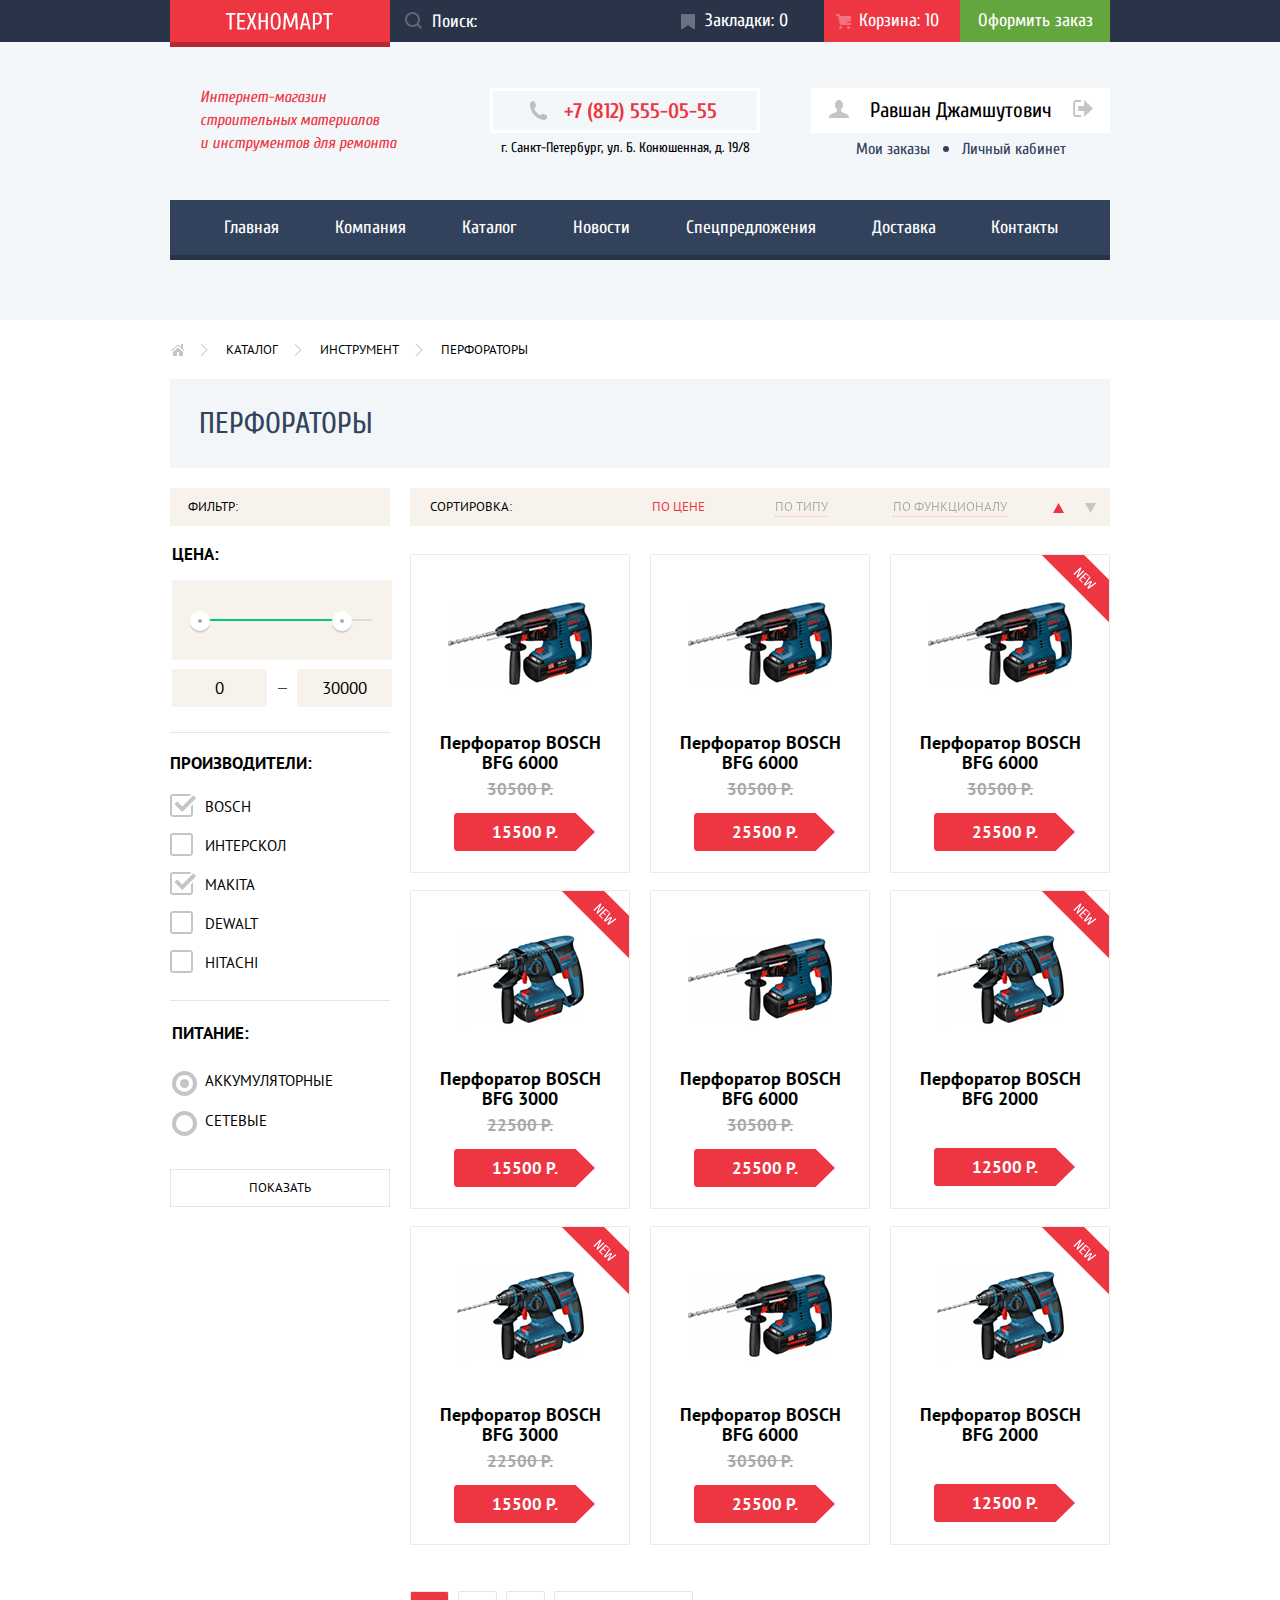
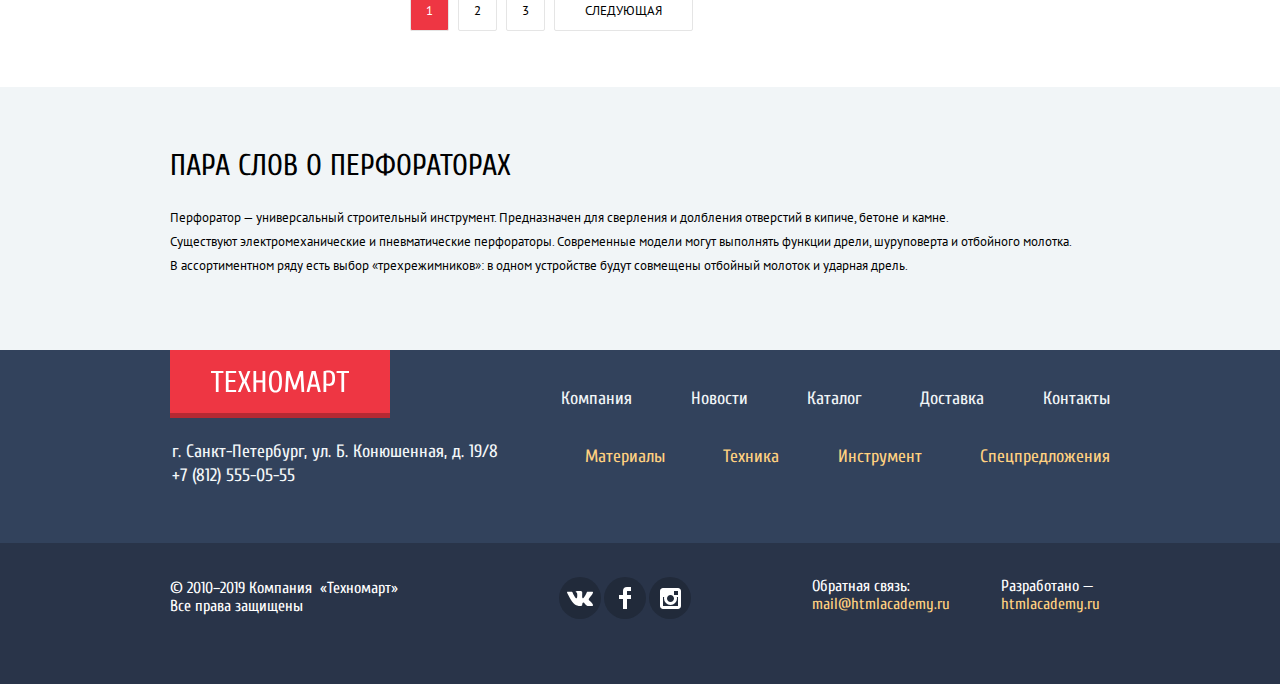
==== commit f06d5a44: "fix: Д19" ====
--- a/catalog.html
+++ b/catalog.html
@@ -6,7 +6,7 @@
   <link href="https://fonts.googleapis.com/css2?family=Cuprum:wght@400;700&family=PT+Sans:wght@400;700&display=swap"
         rel="stylesheet">
   <link rel="stylesheet" href="css/normalize.min.css">
-  <link rel="stylesheet" href="css/style.min.css">
+  <link rel="stylesheet" href="css/style.css">
 </head>
 <body class="page-body">
 <header class="header">
@@ -14,7 +14,7 @@
   <div class="cap">
     <div class="container-header">
       <a href="index.html" class="logo-style">
-        <img class="logo" src="img/logo-technomart-header.svg" width="107" height="17" alt="logo">
+        <img class="logo" src="img/logo-technomart-header.svg" width="108" height="18" alt="logo">
       </a>
       <div class="header-up">
 
@@ -31,6 +31,24 @@
           </label>
         </form>
 
+
+
+        <!--<a class="bookmark-item bookmark-item-catalog" href="#" aria-label="Закладки">Закладки: 0</a>-->
+        <!--<a class="basket-item basket-item-catalog" href="#" aria-label="Корзина">Корзина: 10</a>-->
+        <!--<a class="make-order" href="#" aria-label="Оформить заказ">Оформить заказ</a>-->
+        <!--<a class="bookmark-item bookmark-item-catalog" href="#" aria-label="Закладки">Закладки: 0</a>-->
+        <!--<a class="basket-item basket-item-catalog" href="#" aria-label="Корзина">Корзина: 10</a>-->
+        <!--<a class="make-order" href="#" aria-label="Оформить заказ">Оформить заказ</a>-->
+        <!--<a class="bookmark-item bookmark-item-catalog" href="#" aria-label="Закладки">Закладки: 0</a>-->
+        <!--<a class="basket-item basket-item-catalog" href="#" aria-label="Корзина">Корзина: 10</a>-->
+        <!--<a class="make-order" href="#" aria-label="Оформить заказ">Оформить заказ</a>-->
+
+
+
+
+
+
+
         <a class="bookmark-item bookmark-item-catalog" href="#" aria-label="Закладки">Закладки: 0</a>
         <a class="basket-item basket-item-catalog" href="#" aria-label="Корзина">Корзина: 10</a>
         <a class="make-order" href="#" aria-label="Оформить заказ">Оформить заказ</a>
@@ -72,7 +90,7 @@
             </a>
 
           </div>
-          <div class="cobinet-row">
+          <div class="cabinet-row">
             <a href="">Мои заказы</a>
             <div class="dot-profile"></div>
             <a href="" class="cabinet">Личный кабинет</a>
@@ -120,7 +138,6 @@
     <div class="catalog">
       <section class="filter-wrap">
         <h2 class="visually-hidden">Каталог перфораторов</h2>
-        <!--<div class="visually-hidden">Фильтр</div>-->
         <span class="box-filter-title">Фильтр:</span>
         <form method="get" class="firms" action="https://echo.htmlacademy.ru">
           <fieldset class="filter-price">
--- a/css/style.css
+++ b/css/style.css
@@ -0,0 +1,3059 @@
+
+:root {
+  --basic-white: #FFFFFF;
+  --basic-red: #EE3643;
+  --basic-black: #000000;
+  --basic-black-dark: #293449;
+  --basic-black-light: #32425C;
+  --basic-yellow: #FFBF47;
+  --basic-blue: #3BBCE3;
+  --basic-lilac: #DC91D8;
+  --basic-green: #63A63E;
+  --basic-green-light: #8ED78F;
+  --basic-yellow-light: #FFC047;
+  --basic-gray: #A9A9A9;
+  --basic-gray-light: #F1F5F7;
+  --basic-orange: #FFD180;
+  --error: #BA2732;
+  --logo-border: #B52933;
+  --background-gray: rgba(0, 0, 0, 0.0001);
+  --basic-yellow-light2: #FFD180;
+  --basic-beige: #F9F5F0;
+  --basic-gray-light2: #EAEAEA;
+  --basic-gray-old-price: #A9A9A9;
+  --basic-white-light: #F3F7F9;
+  --basic-gray-light3: #F4F4F4;
+  --basic-red-light: #FF5257;
+  --basic-gray-light4: #f4f7f9;
+  --basic-green-hover: #5FBB2D;
+}
+
+body {
+  min-width: 960px;
+  font-family: "PT Sans", Arial, sans-serif;
+  color: var(--basic-black);
+  background-color: var(--basic-white);
+}
+
+.page-body {
+  display: grid;
+  grid-template-rows: min-content 1fr min-content;
+}
+
+a {
+  text-decoration: none;
+}
+
+img {
+  max-width: 100%;
+}
+
+/*legend {*/
+  /*border: none;*/
+  /*padding: 0;*/
+  /*margin: 0;*/
+/*}*/
+
+.container-global {
+  width: 940px;
+  padding-right: 10px;
+  padding-left: 10px;
+  margin-left: auto;
+  margin-right: auto;
+}
+
+.visually-hidden:not(:focus):not(:active),
+input[type="checkbox"].visually-hidden,
+input[type="radio"].visually-hidden {
+  position: absolute;
+  width: 1px;
+  height: 1px;
+  margin: -1px;
+  border: 0;
+  padding: 0;
+  clip: rect(0 0 0 0);
+  overflow: hidden;
+}
+
+.header {
+  width: 100%;
+  min-height: 320px;
+  background: var(--basic-gray-light4);
+}
+
+.cap {
+  width: 100%;
+  min-height: 42px;
+  background-color: var(--basic-black-dark);
+  display: flex;
+  /*flex-wrap: wrap;*/
+}
+
+.container-header-global {
+  width: 940px;
+  padding-left: 10px;
+  padding-right: 10px;
+  margin-right: auto;
+  margin-left: auto;
+}
+
+.container-header {
+  max-width: 940px;
+  padding-left: 10px;
+  padding-right: 10px;
+  display: flex;
+  flex-wrap: wrap;
+  margin-right: auto;
+  margin-left: auto;
+  justify-content: space-between;
+}
+
+.header-up {
+  display: flex;
+  flex-wrap: wrap;
+  justify-content: flex-end;
+  align-items: center;
+  min-height: 42px;
+  margin-left: 220px;
+}
+
+.logo-style {
+  display: flex;
+  position: absolute;
+  /*top: 0;*/
+  /*left: 0;*/
+  z-index: 150;
+  background-color: var(--basic-red);
+  width: 220px;
+  height: 47px;
+
+  box-shadow: inset 0px -5px 0px rgba(0, 0, 0, 0.24);
+}
+
+.logo-style:active {
+  background: var(--error);
+}
+
+.logo {
+  margin-top: 12px;
+  margin-left: 55px;
+}
+
+.top-menu__form {
+  position: relative;
+  width: 269px;
+  height: 42px;
+  display: -webkit-box;
+  display: -ms-flexbox;
+  display: flex;
+  color: var(--basic-white);
+}
+
+.form-search__label {
+  position: absolute;
+  width: 17px;
+  height: 17px;
+  left: 15px;
+  top: 12px;
+}
+
+.form-search__label svg {
+  fill: var(--basic-white);
+  fill-opacity: 0.25;
+}
+
+.form-search__input {
+  width: 270px;
+  height: 42px;
+  background-color: var(--basic-black-dark);
+  border: none;
+  padding-left: 42px;
+  padding-right: 9px;
+  font-family: "Cuprum", Arial, sans-serif;
+  font-style: normal;
+  font-weight: normal;
+  font-size: 18px;
+  line-height: 24px;
+}
+
+.form-search__input::placeholder {
+  color: var(--basic-white);
+  opacity: 1;
+}
+
+.form-search__label:hover svg {
+  fill-opacity: 1;
+}
+
+.form-search__input:focus {
+  background-color: var(--basic-white);
+  color: var(--basic-black);
+}
+
+.form-search__input:focus + .form-search__label svg {
+  fill: var(--basic-red);
+  fill-opacity: 1;
+}
+
+.form-search__input:focus::placeholder {
+  color: var(--basic-black);
+}
+
+.bookmark {
+  display: flex;
+  align-items: center;
+  justify-content: center;
+  width: 150px;
+  height: 42px;
+}
+
+.bookmark:hover .bookmark-item {
+  color: var(--basic-white);
+}
+
+.bookmark:hover .bookmark-icon {
+  opacity: 1;
+}
+
+.bookmark:active{
+  text-decoration: none;
+  color: var(--basic-white);
+  background: #161D29;
+}
+
+.bookmark-icon {
+  background-image: url("../img/icon-bookmark.svg");
+  background-repeat: no-repeat;
+  width: 14px;
+  height: 16px;
+  opacity: 0.3;
+}
+
+.bookmark-item {
+  font-family: "Cuprum", Arial, sans-serif;
+  font-style: normal;
+  font-weight: normal;
+  font-size: 18px;
+  line-height: 24px;
+  color: var(--basic-white);
+  width: 150px;
+  height: 42px;
+  display: flex;
+  align-items: center;
+  justify-content: center;
+}
+
+.bookmark-item-catalog {
+  margin-right: 15px;
+
+}
+
+.bookmark-item::before {
+  content: "";
+  display: flex;
+  margin-right: 9px;
+  background-image: url("../img/icon-bookmark.svg");
+  background-repeat: no-repeat;
+  width: 15px;
+  height: 15px;
+  opacity: 0.3;
+}
+
+.bookmark-item:hover::before {
+  opacity: 1;
+}
+
+.bookmark-item:hover {
+  text-decoration: none;
+  color: var(--basic-white);
+}
+
+.bookmark-item:active {
+  text-decoration: none;
+  color: var(--basic-white);
+  background: #161D29;
+  opacity: 0.3;
+}
+
+.bookmark-item:active {
+  text-decoration: none;
+  color: var(--basic-white);
+  background: #161D29;
+  opacity: 0.3;
+}
+
+.basket-item {
+  display: flex;
+  align-items: center;
+  width: 150px;
+  height: 42px;
+
+  font-family: "Cuprum", Arial, sans-serif;
+  font-style: normal;
+  font-weight: normal;
+  font-size: 18px;
+  line-height: 24px;
+  color: var(--basic-white);
+}
+
+.basket-item:before {
+  content: "";
+  display: flex;
+  width: 15px;
+  height: 15px;
+  opacity: 0.3;
+  margin-right: 8px;
+  margin-left: 25px;
+  background-image: url("../img/icon-cart.svg");
+}
+
+.basket-item-catalog {
+  background-color: var(--basic-red);
+  width: 136px;
+  min-height: 42px;
+  display: flex;
+  justify-content: start;
+
+  align-items: center;
+  font-family: "Cuprum", Arial, sans-serif;
+  font-style: normal;
+  font-weight: normal;
+  font-size: 18px;
+  line-height: 24px;
+  color: var(--basic-white);
+}
+
+.basket-item-catalog:before {
+  content: "";
+  display: flex;
+  width: 15px;
+  height: 15px;
+  opacity: 0.3;
+  margin-right: 8px;
+  margin-left: 12px;
+  background-image: url("../img/icon-cart.svg");
+}
+
+.basket-item:hover:before {
+  opacity: 1;
+}
+
+.basket-item:hover {
+  color: var(--basic-white);
+}
+
+.basket-item:active {
+  color: var(--basic-white);
+  background: #161D29;
+  opacity: 0.3;
+}
+
+.make-order {
+  display: flex;
+  min-width: 150px;
+  min-height: 42px;
+  background-color: var(--basic-green);
+  justify-content: center;
+  align-items: center;
+  font-family: "Cuprum", Arial, sans-serif;
+  font-style: normal;
+  font-weight: normal;
+  font-size: 18px;
+  line-height: 24px;
+  color: var(--basic-white);
+}
+
+.make-order:hover {
+  background-color: var(--basic-green-hover);
+  color: var(--basic-white);
+}
+
+.make-order:active {
+  background-color: var(--basic-green);
+  color: var(--basic-white);
+}
+
+.communication-wrap {
+  min-height: 158px;
+}
+
+.communication {
+
+  display: flex;
+  justify-content: space-between;
+  background: var(--basic-gray-light4);
+  padding-top: 46px;
+}
+
+.communication-text {
+  color: var(--basic-red);
+  min-width: 197px;
+  min-height: 71px;
+  margin-left: 30px;
+  margin-right: 93px;
+  font-family: "Cuprum", Arial, sans-serif;
+  font-style: italic;
+  font-weight: normal;
+  font-size: 16px;
+  line-height: 23px;
+  margin-top: -2px;
+}
+
+.contact-header {
+  display: flex;
+  flex-direction: column;
+  min-width: 270px;
+  align-items: center;
+}
+
+.phone-number {
+
+  display: flex;
+  align-items: center;
+  color: var(--basic-red);
+  font-family: "Cuprum", Arial, sans-serif;
+  font-style: normal;
+  font-weight: bold;
+  font-size: 21px;
+  line-height: 30px;
+  background: var(--basic-white-light);
+  width: 264px;
+  border: 3px solid var(--basic-white);
+}
+
+.phone-number-catalog {
+
+}
+
+.phone-number:before {
+  content: "";
+  background-image: url("../img/icon-phone.svg");
+  background-repeat: no-repeat;
+  width: 18px;
+  height: 19px;
+  margin-right: 17px;
+  margin-top: 10px;
+  margin-bottom: 10px;
+  margin-left: 36px;
+}
+
+.phone-number:hover {
+  color: var(--basic-red);
+}
+
+.address-header {
+  font-family: "Cuprum", Arial, sans-serif;;
+  font-style: normal;
+  font-weight: normal;
+  font-size: 14px;
+  line-height: 24px;
+  margin-top: 3px;
+  margin-left: auto;
+  margin-right: auto;
+}
+
+.block-profile {
+  display: flex;
+  flex-direction: column;
+  align-items: center;
+  margin-left: 51px;
+}
+
+.profile-wrap {
+  display: flex;
+  justify-content: center;
+  align-items: center;
+  background: var(--basic-white);
+  min-height: 45px;
+  width: 299px;
+}
+
+.user-img {
+  fill: #C5C5C5;
+  margin-right: 21px;
+}
+
+.enter-profile {
+  font-family: "Cuprum", Arial, sans-serif;;
+  font-style: normal;
+  font-weight: normal;
+  font-size: 21px;
+  line-height: 21px;
+  background: var(--basic-white);
+  display: flex;
+  color: var(--basic-black);
+}
+
+.enter-profile:hover {
+  color: var(--basic-black);
+}
+
+.enter-profile:hover path {
+  fill: #3D546F;
+}
+
+.enter-profile:active {
+  color: #C5C5C5;;
+}
+
+.enter-profile:active path {
+  fill: #C5C5C5;
+}
+
+.exit-profile {
+  border: none;
+  padding: 0;
+  margin: 0;
+  background: var(--basic-white);
+  margin-left: 20px;
+}
+
+
+.exit-profile:hover path {
+  fill: #3D546F;
+}
+.exit-profile:active path {
+  fill: #C5C5C5;
+}
+
+
+
+.cabinet-row {
+  display: flex;
+  flex-wrap: wrap;
+  align-items: center;
+  margin-top: 7px;
+  width: 210px;
+  min-height: 18px;
+  justify-content: space-between;
+}
+
+.cabinet-row a {
+  font-family: "Cuprum", Arial, sans-serif;;
+  font-style: normal;
+  font-weight: normal;
+  font-size: 16px;
+  line-height: 18px;
+  color: var(--basic-black-light);
+}
+
+.cabinet-row a:hover {
+  color: var(--basic-red);
+}
+
+.cabinet-row a:active {
+  color: #C5C5C5;
+}
+
+.dot-profile {
+  width: 6px;
+  height: 6px;
+  border-radius: 50px;
+  background: linear-gradient(0deg, var(--basic-black-light), var(--basic-black-light)), #FFFFFF;
+}
+
+.enter-wrap {
+  display: flex;
+  min-width: 281px;
+  align-items: start;
+  justify-content: space-between;
+  margin-left: 69px;
+}
+
+.icon-enter {
+  margin-left: 18px;
+  margin-right: 7px;
+  fill: #c5c5c5;
+}
+
+.button-enter {
+  display: flex;
+  align-items: center;
+  width: 121px;
+  min-height: 45px;
+  border: none;
+  background: var(--basic-white);
+  font-family: "Cuprum", Arial, sans-serif;;
+  font-style: normal;
+  font-weight: normal;
+  font-size: 21px;
+  line-height: 21px;
+  color: var(--basic-black);
+}
+
+.button-enter:hover {
+  color: var(--basic-red);
+}
+
+.button-enter:active {
+  color: #c5c5c5;
+  border: none;
+}
+
+.button-enter:hover path {
+  fill: #3D546F;
+}
+
+.button-enter:active path {
+  fill: #c5c5c5;
+}
+
+.registration {
+  display: flex;
+  padding-top: 12px;
+  padding-bottom: 12px;
+  padding-left: 24px;
+  padding-right: 24px;
+  background: var(--basic-white);
+
+  font-family: "Cuprum", Arial, sans-serif;;
+  font-style: normal;
+  font-weight: normal;
+  font-size: 21px;
+  line-height: 21px;
+  color: var(--basic-black);
+}
+
+.registration:hover {
+  color: var(--basic-red);
+}
+
+.registration:active {
+  color: #c5c5c5;
+}
+
+.nav {
+  width: 940px;
+}
+
+.list {
+  margin-top: 0;
+  padding-left: 25px;
+  padding-right: 25px;
+  list-style: none;
+  display: flex;
+  justify-content: space-around;
+  align-items: center;
+  flex-wrap: wrap;
+  background-color: var(--basic-black-light);
+  box-shadow: inset 0px -5px 0px var(--basic-black-dark);
+  min-height: 60px;
+}
+
+.list-link {
+  display: block;
+  padding-left: 27px;
+  padding-right: 24px;
+  padding-top: 16px;
+  padding-bottom: 20px;
+  font-family: "Cuprum", Arial, sans-serif;;
+  font-style: normal;
+  font-weight: normal;
+  font-size: 18px;
+  line-height: 24px;
+  color: var(--basic-white);
+}
+
+.list-link:hover {
+  background: var(--basic-black-dark);
+  box-shadow: inset 0px -5px 0px var(--basic-black-dark);
+  color: var(--basic-white);
+}
+
+.list-link:active {
+  background: #1D2739;
+  box-shadow: inset 0px -5px 0px var(--basic-black-dark);
+  color: var(--basic-white);
+  opacity: 0.5;
+}
+
+.product {
+  margin-top: 59px;
+  margin-bottom: 59px;
+
+
+
+
+
+
+
+
+
+
+
+  display: grid;
+  /*-ms-grid-columns: 1fr 20px 1fr 20px 1fr;*/
+  grid-template-columns: 1fr 1fr 1fr;
+
+  grid-row-gap: 20px;
+  grid-column-gap: 20px;
+
+
+  /*grid-template-columns: repeat(11, 60px 20px) 60px;*/
+  /*grid-row-gap: 10px;*/
+  /*grid-template-rows: auto 20px auto 20px auto;*/
+  /*grid-template-areas: "b b b b b b b . b2 b2 b2 b2 b2 b2 b2 . b3 b3 b3 b3 b3 b3 b3" ". . . . . . . . . . . . . . .  . . . . . . . ." "w w w w w w w w w w w w w w w   . b4 b4 b4 b4 b4 b4 b4 " "w w w w w w w w w w w w w w w  . . . . . . . ." "w w w w w w w w w w w w w w w  . b5 b5 b5 b5 b5 b5 b5"*/
+}
+.bo {
+  /*grid-area: b;*/
+  width: 300px;
+  height: 123px;
+  background-color: var(--basic-yellow);
+  display: flex;
+  justify-content: space-between;
+}
+.box {
+  /*grid-area: b;*/
+  width: 300px;
+  height: 123px;
+  background-color: var(--basic-yellow);
+  display: flex;
+  justify-content: space-between;
+}
+
+.box-column {
+  display: flex;
+  flex-direction: column;
+  width: 135px;
+  margin-left: 23px;
+}
+
+.box-text {
+  font-family: "Cuprum", Arial, sans-serif;;
+  font-style: normal;
+  font-weight: bold;
+  font-size: 24px;
+  line-height: 30px;
+  color: var(--basic-white);
+  margin-top: 20px;
+  margin-bottom: 14px;
+}
+
+.box-link {
+  display: flex;
+  justify-content: center;
+  align-items: center;
+  font-family: "Cuprum", Arial, sans-serif;;
+  font-style: normal;
+  font-weight: normal;
+  font-size: 14px;
+  line-height: 18px;
+  text-transform: uppercase;
+  color: var(--basic-white);
+  background: rgba(255, 255, 255, 0.3);
+  mix-blend-mode: normal;
+  width: 135px;
+  height: 38px;
+}
+
+.box-link:hover {
+  background: rgba(197, 197, 197, 0.3);
+  mix-blend-mode: normal;
+  color: var(--basic-white);
+}
+
+.box-link:active {
+  background: rgba(169, 169, 169, 0.3);
+  mix-blend-mode: normal;
+
+}
+
+.box-column2 {
+  display: flex;
+  flex-direction: column;
+  width: 87px;
+}
+
+.box-icon {
+  background-image: url("../img/pail.svg");
+  width: 44px;
+  height: 65px;
+  margin-top: -39px;
+}
+
+.box-icon-new {
+  background-image: url("../img/icon_new.svg");
+  width: 70px;
+  height: 70px;
+  display: flex;
+  margin-left: auto;
+  margin-right: 0;
+}
+
+.box2 {
+  /*grid-area: b2;*/
+  background-color: var(--basic-blue);
+  width: 300px;
+  height: 123px;
+  display: flex;
+}
+
+.box-column-icon {
+  display: flex;
+  flex-direction: column;
+  width: 143px;
+  height: 123px;
+  justify-content: center;
+  align-items: center;
+}
+
+.box2-icon {
+  background-image: url("../img/drill.svg");
+  width: 75px;
+  height: 61px;
+}
+
+.box3 {
+  /*grid-area: b3;*/
+  width: 300px;
+  height: 123px;
+  background-color: var(--basic-lilac);
+  display: flex;
+}
+
+.box3-icon {
+  background-image: url("../img/tractor.svg");
+  width: 78px;
+  height: 62px;
+}
+
+.widget-wrapper {
+  display: block;
+  position: relative;
+  grid-column-start: 1;
+  grid-column-end: 3;
+  grid-row-start: 2;
+  grid-row-end: 4;
+
+  /*grid-area: w;*/
+  background-color: #A89782;
+  width: 620px;
+  height: 266px;
+}
+
+.widget {
+  width: 620px;
+  height: 266px;
+}
+
+.widget1 {
+  display: none;
+  background-image: url("../img/slide.jpg");
+  background-repeat: no-repeat;
+}
+
+.widget2 {
+  background-image: url("../img/widget.jpg");
+  background-repeat: no-repeat;
+  display: none;
+}
+
+.widget-column {
+  display: flex;
+  flex-direction: column;
+  margin-left: 24px;
+  padding-top: 23px;
+}
+
+.widget-title {
+  font-family: "Cuprum", Arial, sans-serif;;
+  font-style: normal;
+  font-weight: bold;
+  font-size: 36px;
+  line-height: 36px;
+  text-transform: uppercase;
+  color: var(--basic-white);
+}
+
+.widget-text {
+  font-family: "Cuprum", Arial, sans-serif;;
+  font-style: normal;
+  font-weight: normal;
+  font-size: 18px;
+  line-height: 24px;
+  color: var(--basic-white);
+  margin-top: 5px;
+}
+
+.widget-control {
+  display: flex;
+  justify-content: space-between;
+  margin-top: -145px;
+  margin-left: 24px;
+  margin-right: 20px;
+}
+
+.widget-icon-left {
+  border: none;
+  background: transparent;
+  background-image: url("../img/icon-left.svg");
+  width: 21px;
+  height: 39px;
+}
+
+.widget-icon-right {
+  border: none;
+  background: transparent;
+  background-image: url("../img/icon-right.svg");
+  width: 21px;
+  height: 39px;
+}
+
+.widget-link {
+  display: flex;
+  justify-content: center;
+  align-items: center;
+  font-family: "Cuprum", Arial, sans-serif;;
+  font-style: normal;
+  font-weight: normal;
+  font-size: 14px;
+  line-height: 18px;
+  text-transform: uppercase;
+  color: var(--basic-white);
+  width: 192px;
+  min-height: 38px;
+  background-color: var(--basic-red);
+
+  margin-left: 24px;
+  margin-top: 113px;
+}
+
+.widget-link:hover {
+  background: #CA2C37;
+  color: var(--basic-white);
+}
+
+.widget-link:active {
+  background: #BA2732;
+  color: var(--basic-white);
+}
+
+.widget-wrap-slider {
+  display: flex;
+  justify-content: space-between;
+  width: 30px;
+  height: 10px;
+  margin-top: 60px;
+  margin-left: 295px;
+}
+
+.widget-dot {
+  padding: 0;
+  display: flex;
+  justify-content: center;
+  align-items: center;
+  width: 10px;
+  height: 10px;
+  border: none;
+  border-radius: 50%;
+  background: white;
+}
+
+.widget-dot-active {
+  width: 10px;
+  height: 10px;
+  background-color: var(--basic-red);
+  border: solid 2px var(--basic-white);
+  border-radius: 50%;
+}
+
+.column {
+  display: flex;
+  flex-direction: column;
+}
+
+.box4 {
+  /*grid-area: b4;*/
+  width: 300px;
+  height: 123px;
+  background-color: var(--basic-green-light);
+  display: flex;
+}
+
+.box4-icon {
+  background-image: url("../img/truck.svg");
+  width: 59px;
+  height: 72px;
+}
+
+.box5 {
+  /*grid-area: b5;*/
+  background-color: var(--basic-yellow-light);
+  width: 300px;
+  height: 123px;
+  display: flex;
+}
+
+.box5-icon {
+  background-image: url("../img/car.svg");
+  width: 78px;
+  height: 63px;
+}
+
+.pop-firm {
+  margin-top: 70px;
+  background-color: var(--basic-white);
+  min-height: 489px;
+}
+
+.title-wrap {
+  background-color: var(--basic-beige);
+  width: 940px;
+  height: 89px;
+  display: flex;
+  justify-content: space-between;
+  align-items: center;
+}
+
+.title {
+  margin-left: 28px;
+  font-family: "Cuprum", Arial, sans-serif;;
+  font-style: normal;
+  font-weight: normal;
+  font-size: 30px;
+  line-height: 30px;
+  text-transform: uppercase;
+  color: var(--basic-black-light);
+}
+
+.title-link {
+  width: 192px;
+  height: 38px;
+  background-color: var(--basic-red);
+  display: flex;
+  align-items: center;
+  margin-right: 14px;
+  justify-content: center;
+  font-family: "Cuprum", Arial, sans-serif;;
+  font-style: normal;
+  font-weight: normal;
+  font-size: 14px;
+  line-height: 18px;
+  text-transform: uppercase;
+  color: var(--basic-white);
+}
+
+.title-link:hover {
+  background: #CA2C37;
+  color: var(--basic-white);
+}
+
+.title-link:active {
+  background: #BA2732;
+  color: var(--basic-white);
+}
+
+.title-link-firm {
+  margin-right: 19px;
+  margin-top: -5px;
+}
+
+.sorting-block {
+  margin-top: 20px;
+  max-width: 940px;
+  display: grid;
+  grid-template-columns: auto auto auto auto;
+  grid-template-rows: auto;
+  grid-row-gap: 18px;
+  grid-column-gap: 20px;
+}
+
+.card {
+  border: 1px solid var(--basic-gray-light2);
+  width: 220px;
+  height: 318px;
+  display: flex;
+  flex-direction: column;
+  align-items: center;
+}
+
+.product-img {
+  margin-top: 6px;
+}
+
+.product-link {
+  font-family: "PT Sans", Arial, sans-serif;
+  font-style: normal;
+  font-weight: bold;
+  font-size: 18px;
+  line-height: 20px;
+  color: var(--basic-black);
+  text-align: center;
+  margin-top: 8px;
+}
+
+.old-price {
+  font-family: "PT Sans", Arial, sans-serif;
+  font-style: normal;
+  font-weight: bold;
+  font-size: 17px;
+  line-height: 18px;
+  display: flex;
+  align-items: center;
+  text-align: center;
+  text-decoration-line: line-through;
+  text-transform: uppercase;
+  color: var(--basic-gray-old-price);
+  margin-top: 7px;
+}
+
+.price-wrap {
+  background-image: url("../img/red-button.svg");
+  width: 141px;
+  height: 38px;
+  margin-top: 13px;
+  display: flex;
+  justify-content: center;
+  align-items: center;
+}
+
+.price {
+  font-family: "PT Sans", Arial, sans-serif;
+  font-style: normal;
+  font-weight: bold;
+  font-size: 17px;
+  line-height: 18px;
+  text-transform: uppercase;
+  color: var(--basic-white);
+}
+
+.icon-new {
+  background-image: url("../img/icon_new.svg");
+  width: 70px;
+  height: 70px;
+  margin-left: 150px;
+}
+
+.product-img2 {
+  margin-top: -41px;
+}
+
+.product-link2 {
+  margin-top: 38px;
+}
+
+.product-img3 {
+  margin-top: 22px;
+}
+
+.product-img4 {
+  margin-top: -41px;
+}
+
+.product-link3 {
+  margin-top: 28px;
+}
+
+.product-link4 {
+  margin-top: 38px;
+}
+
+.price-wrap1 {
+  margin-top: 39px;
+}
+
+.firm-row {
+  display: grid;
+  grid-template-columns: 1fr 1fr 1fr 1fr;
+  grid-gap: 20px;
+  margin-top: 20px;
+
+}
+
+.firm-wrap {
+  border: 1px solid #EAEAEA;
+  min-width: 218px;
+  min-height: 143px;
+  display: flex;
+  justify-content: center;
+  align-items: center;
+}
+
+.firm-makita {
+  margin-top: -6px;
+}
+
+.firm-dewalt {
+  margin-top: -5px;
+}
+
+.firm-interskol {
+  margin-top: -18px;
+  margin-left: -5px;
+}
+
+.firm-wrap:hover {
+  box-shadow: 0px 10px 25px 0 rgba(41, 52, 73, 0.5);
+}
+
+.firm-wrap:active {
+  box-shadow: 0px 10px 25px 0 rgba(41, 52, 73, 0.5);
+  opacity: 0.3;
+}
+
+.service {
+  width: 100%;
+  background-color: var(--basic-gray-light);
+  height: 522px;
+}
+
+.container-service {
+  width: 940px;
+  padding-left: 10px;
+  padding-right: 10px;
+  margin-left: auto;
+  margin-right: auto;
+}
+
+.service-text-wrap {
+  padding-top: 64px;
+}
+
+.service-title {
+  font-family: "Cuprum", Arial, sans-serif;;
+  font-style: normal;
+  font-weight: normal;
+  font-size: 30px;
+  line-height: 30px;
+  text-transform: uppercase;
+  color: var(--basic-black);
+  margin-top: 0;
+
+}
+
+.service-text-height {
+  font-family: "PT Sans", Arial, sans-serif;
+  font-style: normal;
+  font-weight: normal;
+  font-size: 13px;
+  line-height: 24px;
+  color: var(--basic-black);
+  max-width: 418px;
+  min-height: 49px;
+  margin-top: 25px;
+}
+
+.service-row {
+  display: flex;
+  margin-top: 67px;
+}
+
+.service-block {
+  display: flex;
+  flex-direction: column;
+}
+
+.block-button {
+  width: 240px;
+  height: 61px;
+  text-align: left;
+  padding-left: 22px;
+  border: none;
+
+  font-family: "Cuprum", Arial, sans-serif;
+  font-style: normal;
+  font-weight: bold;
+  font-size: 21px;
+  line-height: 30px;
+  color: var(--basic-white);
+  background: var(--basic-black-light);
+  box-shadow: 0px 1px 0px #293449, inset 0px 1px 0px #405069;
+}
+
+.block-button:hover {
+  background: var(--basic-black-dark);
+  color: var(--basic-white);
+  box-shadow: 0px 1px 0px var(--basic-black-dark), inset 0px 1px 0px #405069;
+}
+
+.block-button-active {
+  background: #FFFFFF;
+  box-shadow: 0px 1px 0px #FFFFFF, inset 0px 1px 0px #FFFFFF;
+  color: var(--basic-black-light);
+}
+
+.shadow {
+  width: 10px;
+  height: 279px;
+  margin-left: -10px;
+  margin-top: -45px;
+  background: url("../img/shadow.svg") no-repeat;
+}
+
+.box-service-wrap-delivery {
+  display: none;
+}
+
+.box-service-wrap-guarantee {
+  display: none;
+}
+
+.box-service-credit {
+  display: none;
+}
+
+.box-service {
+  max-width: 313px;
+  min-height: 159px;
+  margin-left: 80px;
+}
+
+.box-title {
+  font-family: "Cuprum", Arial, sans-serif;
+  font-style: normal;
+  font-weight: normal;
+  font-size: 30px;
+  line-height: 30px;
+  text-transform: uppercase;
+  color: var(--basic-black-light);
+  margin-top: 0;
+  margin-bottom: 30px;
+}
+
+.service-text {
+  font-family: "PT Sans", Arial, sans-serif;
+  font-style: normal;
+  font-weight: normal;
+  font-size: 13px;
+  line-height: 24px;
+  color: var(--basic-black);
+  min-width: 317px;
+}
+
+.delivery-img {
+  background-image: url("../img/delivery.png");
+  width: 468px;
+  height: 261px;
+  margin-left: -160px;
+  margin-top: 20px;
+}
+
+.box-title {
+  font-family: "Cuprum", Arial, sans-serif;
+  font-style: normal;
+  font-weight: normal;
+  font-size: 30px;
+  line-height: 30px;
+  text-transform: uppercase;
+  color: var(--basic-black-light);
+}
+
+.about-us-contact {
+  min-height: 496px;
+}
+
+.contact-row {
+  display: flex;
+  justify-content: space-between;
+  padding-top: 70px;
+  height: auto;
+  padding-bottom: 70px;
+}
+
+.about-us {
+  max-width: 460px;
+}
+
+.about-us-title{
+  margin: 0;
+  font-family: "Cuprum", Arial, sans-serif;
+  font-style: normal;
+  font-weight: normal;
+  font-size: 30px;
+  line-height: 30px;
+  text-transform: uppercase;
+  color: var(--basic-black);
+}
+.contact{
+  margin: 0;
+  font-family: "Cuprum", Arial, sans-serif;
+  font-style: normal;
+  font-weight: normal;
+  font-size: 30px;
+  line-height: 30px;
+  text-transform: uppercase;
+  color: var(--basic-black);
+}
+.about-us-text {
+  font-family: "PT Sans", Arial, sans-serif;
+  font-style: normal;
+  font-weight: normal;
+  font-size: 13px;
+  line-height: 24px;
+  color: var(--basic-black);
+  margin-top: 24px;
+  margin-bottom: 0;
+}
+
+.about-us-list {
+  list-style: none;
+  padding: 0;
+  margin: 0;
+  margin-bottom: 28px;
+  margin-top: 3px;
+}
+/*.about-us-list:last-child{*/
+  /*margin-bottom: ;*/
+/*}*/
+
+.about-us-item {
+  display: flex;
+  align-items: center;
+  font-family: "Cuprum", Arial, sans-serif;
+  font-style: normal;
+  font-weight: normal;
+  font-size: 18px;
+  line-height: 24px;
+  color: var(--basic-black);
+  margin-bottom: 12px;
+}
+
+.about-us-item:before {
+  content: "";
+  width: 25px;
+  height: 2px;
+  display: inline-block;
+  vertical-align: center;
+  background: var(--basic-red);
+  margin-right: 12px;
+}
+
+.about-us-link {
+  font-family: "Cuprum", Arial, sans-serif;
+  font-style: normal;
+  font-weight: normal;
+  font-size: 14px;
+  line-height: 18px;
+  text-transform: uppercase;
+  color: var(--basic-white);
+  padding-right: 40px;
+  padding-left: 40px;
+  padding-top: 10px;
+  padding-bottom: 10px;
+  background: var(--basic-red);
+}
+
+.about-us-link:hover {
+  background: #CA2C37;
+  color: var(--basic-white);
+}
+
+.about-us-link:active {
+  background: #BA2732;
+  color: var(--basic-white);
+}
+
+.contact-map {
+  max-width: 300px;
+  height: auto;
+}
+
+.contact-text {
+  max-width: 180px;
+  min-height: 49px;
+  font-family: "PT Sans", Arial, sans-serif;
+  font-style: normal;
+  font-weight: normal;
+  font-size: 13px;
+  line-height: 24px;
+  color: var(--basic-black);
+  margin: 0;
+  margin-top: 24px;
+}
+.contacts-button-map{
+  display: flex;
+  margin-top: 32px;
+  margin-right: auto;
+  margin-left: auto;
+  margin-bottom: 24px;
+}
+.contact-img {
+}
+
+.contact-link {
+  font-family: "Cuprum", Arial, sans-serif;
+  font-style: normal;
+  font-weight: normal;
+  font-size: 14px;
+  line-height: 18px;
+  text-transform: uppercase;
+  color: var(--basic-white);
+  background: var(--basic-red);
+  border: none;
+  display: flex;
+  padding-left: 62px;
+  padding-top: 11px;
+  padding-bottom: 9px;
+  padding-right: 61px;
+}
+
+.contact-link:hover {
+  background: #CA2C37;
+  color: var(--basic-white);
+}
+
+.contact-link:active {
+  background: #BA2732;
+  color: var(--basic-white);
+}
+
+.about-us-contact-wrap-link {
+  display: flex;
+  justify-content: space-between;
+  margin-top: 0; /*4*/
+}
+
+.footer-wrap {
+  width: 100%;
+  background-color: var(--basic-black-light);
+  min-height: 193px;
+}
+
+.container-footer {
+  width: 940px;
+  padding-left: 10px;
+  padding-right: 10px;
+  margin-right: auto;
+  margin-left: auto;
+}
+
+.footer-up {
+  background-color: var(--basic-black-light);
+}
+
+.footer-row {
+  display: flex;
+  justify-content: space-between;
+}
+
+.footer-logo-style {
+  width: 220px;
+  height: 63px;
+  background-color: var(--basic-red);
+  border-bottom: var(--logo-border) solid 5px;
+  display: flex;
+  justify-content: center;
+  align-items: center;
+}
+
+.footer-navigation {
+  width: 549px;
+  height: auto;
+  padding: 0;
+  margin-top: 37px;
+}
+
+.footer-list {
+  display: flex;
+  flex-wrap: wrap;
+  justify-content: space-between;
+  padding: 0;
+  margin: 0;
+}
+
+.footer-item {
+  list-style: none;
+}
+
+.footer-link {
+  font-family: "Cuprum", Arial, sans-serif;
+  font-style: normal;
+  font-weight: normal;
+  font-size: 18px;
+  line-height: 24px;
+  color: var(--basic-gray-light);
+}
+
+.footer-link:hover {
+  text-decoration-line: underline;
+  color: #F1F5F7;
+}
+
+.footer-link:active {
+  color: #F1F5F7;
+  mix-blend-mode: normal;
+  opacity: 0.5;
+}
+
+.footer-up2 {
+  display: flex;
+  margin-top: 22px;
+  justify-content: space-between;
+}
+
+.footer-block {
+  padding-left: 2px; /*no*/
+  min-width: 321px;
+  min-height: 49px;
+  font-family: "Cuprum", Arial, sans-serif;
+  font-style: normal;
+  font-weight: normal;
+  font-size: 18px;
+  line-height: 24px;
+  color: var(--basic-white-light)
+}
+
+.footer-text {
+  margin-bottom: 0;
+  margin-top: 0;
+}
+
+.footer-phone {
+  font-family: "Cuprum", Arial, sans-serif;
+  font-style: normal;
+  font-weight: normal;
+  font-size: 18px;
+  line-height: 24px;
+  color: var(--basic-white-light)
+}
+
+.footer-list2 {
+  width: 525px;
+  display: flex;
+  flex-wrap: wrap;
+  justify-content: space-between;
+  list-style: none;
+  padding: 0;
+  margin: 0;
+  margin-top: 5px;
+}
+
+.footer-item2 {
+  padding: 0;
+}
+
+.footer-link2 {
+  font-family: "Cuprum", Arial, sans-serif;
+  font-style: normal;
+  font-weight: normal;
+  font-size: 18px;
+  line-height: 24px;
+  display: flex;
+  align-items: center;
+  color: var(--basic-orange);
+}
+
+.footer-link2:hover {
+  text-decoration-line: underline;
+  color: var(--basic-orange);
+}
+
+.footer-link2:active {
+  mix-blend-mode: normal;
+  opacity: 0.5;
+}
+
+.footer-low {
+  background-color: var(--basic-black-dark);
+}
+
+.footer-low-row {
+  background-color: var(--basic-black-dark);
+  display: flex;
+  min-height: 107px;
+  padding-top: 34px;
+}
+
+.footer-low-text {
+  width: 250px;
+  min-height: 37px;
+  font-family: "Cuprum", Arial, sans-serif;
+  font-style: normal;
+  font-weight: normal;
+  font-size: 16px;
+  line-height: 18px;
+  vertical-align: middle;
+  color: #FFFFFF;
+  margin-top: 2px;
+}
+
+.social-list {
+  margin-top: 0;
+  margin-left: 139px;
+  padding: 0;
+  display: flex;
+  flex-wrap: wrap;
+  justify-content: space-between;
+  list-style: none;
+}
+
+.social-img {
+}
+
+.social-button {
+  min-width: 42px;
+  height: 42px;
+  display: flex;
+  align-items: center;
+  justify-content: center;
+  background-color: #212a3a;
+  border-radius: 50%;
+  margin-right: 3px;
+  fill: var(--basic-white);
+}
+
+.social-button:hover,
+.social-button:active {
+  background-color: #ee3643;
+}
+
+.footer-low-column1 {
+  display: flex;
+  flex-direction: column;
+  max-width: 145px;
+  min-height: 37px;
+  margin-left: 118px;
+}
+
+.footer-low-column1 span {
+  color: var(--basic-white);
+  font-family: "Cuprum", Arial, sans-serif;
+  font-style: normal;
+  font-weight: normal;
+  font-size: 16px;
+  line-height: 18px;
+}
+
+.footer-low-column2 {
+  display: flex;
+  flex-direction: column;
+  max-width: 98px;
+  min-height: 37px;
+  margin-left: 51px;
+}
+
+.footer-low-column2 span {
+  color: var(--basic-white);
+  font-family: "Cuprum", Arial, sans-serif;
+  font-style: normal;
+  font-weight: normal;
+  font-size: 16px;
+  line-height: 18px;
+}
+
+.link {
+  font-family: "Cuprum", Arial, sans-serif;
+  font-style: normal;
+  font-weight: normal;
+  font-size: 16px;
+  line-height: 18px;
+  color: #FFD180;
+}
+
+.link:hover {
+  color: #FFD180;
+  text-decoration-line: underline;
+}
+
+.link:active {
+  color: #ee3643;
+}
+
+.guarantee-img {
+  background-image: url("../img/guarantee.png");
+  background-repeat: no-repeat;
+  width: 389px;
+  height: 283px;
+  margin-left: -70px;
+}
+
+.width940 {
+  width: 940px;
+  margin-right: auto;
+  margin-left: auto;
+}
+
+.credit-img {
+  background-image: url("../img/credit.png");
+  background-repeat: no-repeat;
+  width: 465px;
+  height: 285px;
+  margin-left: -147px;
+}
+
+.modal-map {
+  width: 943px;
+  height: 449px;
+  display: flex;
+  position: fixed;
+  top: 0;
+  bottom: 0;
+  right: 0;
+  left: 0;
+  margin: auto;
+}
+
+.map {
+  z-index: 10;
+  position: absolute;
+  top:1px;
+  bottom: 0;
+  right: 0;
+  left: 19px;
+}
+
+.modal-map-img {
+  position: absolute;
+  z-index: -1;
+  top: -20px;
+}
+
+.map-none {
+  display: none;
+}
+
+.map-active {
+  display: flex;
+}
+
+.close-img {
+  z-index: 100;
+  background: none;
+  padding: 0;
+  margin: 0;
+  border: none;
+  background-image: url("../img/icon-close.svg");
+  background-repeat: no-repeat;
+  width: 21px;
+  height: 21px;
+  margin-left: auto;
+  margin-right: 28px;
+  margin-top: 10px;
+}
+
+.close-img-none {
+  display: none;
+}
+
+.close-img-active {
+  display: flex;
+}
+
+.write_us {
+  top: 0;
+  left: 0;
+  right: 0;
+  bottom: 0;
+  margin: auto;
+  position: fixed;
+  border-top: 7px solid var(--basic-red-light);
+  width: 620px;
+  height: 423px;
+  background: var(--basic-white);
+  display: flex;
+  flex-direction: column;
+}
+
+.modal {
+  display: none;
+}
+
+.modal-show {
+  display: flex;
+  animation-name: bounce;
+  animation-duration: 0.6s;
+}
+
+@keyframes shake {
+  0%, 100% {
+    transform: translateX(0);
+  }
+  10%, 30%, 50%, 70%, 90% {
+    transform: translateX(-10px);
+  }
+  20%, 40%, 60%, 80% {
+    transform: translateX(10px);
+  }
+}
+
+.modal-error {
+  animation-name: shake;
+  animation-duration: 0.6s;
+}
+
+@keyframes bounce {
+  0% {
+    transform: translateY(-4000px);
+  }
+  70% {
+    transform: translateY(30px);
+  }
+  90% {
+    transform: translateY(-10px);
+  }
+  100% {
+    transform: translateY(0);
+  }
+}
+
+.write_us-wrap {
+  max-width: 460px;
+  height: auto;
+  flex-direction: column;
+  margin-right: auto;
+  margin-left: auto;
+
+}
+
+.write_us-row {
+  display: flex;
+  justify-content: space-between;
+  width: 460px;
+}
+
+.write_us-column {
+  display: flex;
+  flex-direction: column;
+}
+
+.name,
+.email,
+.text-message {
+  font-family: "Cuprum", Arial, sans-serif;
+  font-style: normal;
+  font-weight: normal;
+  font-size: 18px;
+  line-height: 24px;
+  display: flex;
+  align-items: center;
+  color: #000000;
+  padding: 0;
+  margin: 0;
+}
+
+.name-input,
+.email-input {
+  padding: 0;
+  margin: 0;
+  border: solid 2px #c5c5c5;
+  background: var(--basic-white);
+  margin-top: 11px;
+  margin-bottom: 13px;
+  width: 196px;
+  height: 22px;
+  padding-left: 10px;
+  padding-right: 10px;
+  padding-top: 5px;
+  padding-bottom: 7px;
+}
+
+.text-message-input {
+  margin-top: 11px;
+  border: solid 2px #c5c5c5;
+  margin-bottom: 37px;
+  padding-right: 11px;
+  padding-left: 12px;
+  padding-top: 6px;
+  padding-bottom: 11px;
+  height: 93px;
+  width: 433px;
+}
+
+.text-message-input::placeholder {
+  font-family: "PT Sans", Arial, sans-serif;
+  font-style: normal;
+  font-weight: normal;
+  font-size: 13px;
+  line-height: 24px;
+  color: #A9A9A9;
+}
+
+.name-input::placeholder {
+  font-family: "PT Sans", Arial, sans-serif;
+  font-style: normal;
+  font-weight: normal;
+  font-size: 13px;
+  line-height: 24px;
+  color: #A9A9A9;
+}
+
+.email-input::placeholder {
+  font-family: "PT Sans", Arial, sans-serif;
+  font-style: normal;
+  font-weight: normal;
+  font-size: 13px;
+  line-height: 24px;
+  display: flex;
+  align-items: center;
+  color: #A9A9A9;
+}
+
+.write_us-column-text {
+  display: flex;
+  flex-direction: column;
+}
+
+.write_us_close-img {
+  background: transparent;
+  margin: 0;
+  padding: 0;
+  display: flex;
+  width: 21px;
+  height: 21px;
+  background-image: url("../img/icon-close.svg");
+  background-repeat: no-repeat;
+  margin-top: 14px;
+  margin-right: 11px;
+  margin-left: auto;
+  margin-bottom: 4px;
+  border: none;
+}
+
+.write_us-low {
+  background: var(--basic-gray-light3);
+  min-height: 112px;
+  display: flex;
+  justify-content: center;
+  align-items: center;
+  min-width: 620px;
+  padding-bottom: 0;
+}
+
+.button-send {
+  border: none;
+  display: flex;
+  background: var(--basic-red);
+  justify-content: center;
+  align-items: center;
+  width: 460px;
+  min-height: 38px;
+  font-family: "Cuprum", Arial, sans-serif;
+  font-style: normal;
+  font-weight: normal;
+  font-size: 14px;
+  line-height: 18px;
+  text-transform: uppercase;
+  color: var(--basic-white);
+  border: 0;
+}
+
+.container-catalog-global {
+  width: 940px;
+  padding-left: 10px;
+  padding-right: 10px;
+  margin-left: auto;
+  margin-right: auto;
+}
+
+.bread-crumbs {
+  display: flex;
+  flex-wrap: wrap;
+  min-height: 59px;
+  align-items: center;
+}
+
+.crumb {
+  display: flex;
+  align-items: center;
+  border: none;
+  font-family: "PT Sans", Arial, sans-serif;
+  font-style: normal;
+  font-weight: normal;
+  font-size: 13px;
+  line-height: 18px;
+  text-transform: uppercase;
+  background-color: transparent;
+  color: #000000;
+  margin: 0;
+  padding: 0;
+  margin-right: 16px;
+}
+
+.arrow-right-small {
+  content: "";
+  display: flex;
+  background-image: url("../img/icon-right-small.svg");
+  background-repeat: no-repeat;
+  width: 8px;
+  height: 12px;
+  margin-right: 18px;
+  background-color: transparent;
+}
+
+.home-img {
+  background-image: url("../img/icon-home.svg");
+  background-repeat: no-repeat;
+  width: 14px;
+  height: 12px;
+  margin: 0;
+  margin-right: 16px;
+  border: none;
+  padding: 0;
+  background-color: transparent;
+}
+
+.perforator {
+  min-height: 89px;
+  font-family: "Cuprum", Arial, sans-serif;;
+  font-style: normal;
+  font-weight: normal;
+  font-size: 30px;
+  line-height: 30px;
+  display: flex;
+  align-items: center;
+  text-transform: uppercase;
+  color: var(--basic-black-light);
+  background-color: #F2F6F8;
+  margin: 0;
+  padding: 0;
+  padding-left: 29px;
+  margin-bottom: 20px;
+}
+
+.catalog {
+  display: flex;
+}
+
+.filter-wrap {
+  width: 220px;
+  margin-right: 20px;
+}
+
+.filter-price {
+  margin-bottom: 0;
+  padding: 0;
+  border: none;
+}
+
+.filter-title {
+  font-family: "PT Sans", Arial, sans-serif;
+  font-style: normal;
+  font-weight: bold;
+  font-size: 17px;
+  line-height: 30px;
+  text-transform: uppercase;
+  color: var(--basic-black);
+  margin-bottom: 15px;
+  border: none;
+}
+
+.filter-title-price {
+  margin-bottom: 11px;
+}
+
+.filter-title-battery {
+  margin-bottom: 23px;
+}
+
+.range-filter {
+  width: 220px;
+}
+
+.range-controls {
+  position: relative;
+  height: 41px;
+  margin-bottom: 9px;
+  padding-top: 39px;
+  background: #F7F3EC;
+  padding-left: 20px;
+  padding-right: 20px;
+  padding-bottom: 0;
+}
+
+.scale {
+  height: 2px;
+  background: #D7DCDE;
+}
+
+.bar {
+  width: 80%;
+  height: 2px;
+  background: #00CA74;
+}
+
+.toggle {
+  position: absolute;
+  border: 8px solid var(--basic-white);
+  top: 31px;
+  left: 0;
+  width: 4px;
+  height: 4px;
+  padding: 0;
+  background-color: #ABABAB;
+  border-radius: 50%;
+  box-shadow: 0 2px 1px 0 #cfcfcf;
+  cursor: pointer;
+}
+
+.toggle-min {
+  left: 18px;
+}
+
+.toggle-max {
+  left: 160px;
+}
+
+.price-controls {
+  display: flex;
+  justify-content: space-between;
+  align-items: center;
+  width: 220px;
+}
+
+.price-controls label {
+  font-family: "PT Sans", Arial, sans-serif;
+  font-size: 17px;
+  margin: 0;
+}
+
+.price-controls input {
+  font-family: "PT Sans", Arial, sans-serif;
+  font-style: normal;
+  font-weight: normal;
+  font-size: 17px;
+  line-height: 18px;
+  text-align: center;
+  text-transform: uppercase;
+  color: var(--basic-black);
+  width: 91px;
+  background: #F7F3EC;
+  border: none;
+  min-height: 36px;
+}
+
+input[type="number"]::-webkit-outer-spin-button,
+input[type="number"]::-webkit-inner-spin-button {
+  -webkit-appearance: none;
+  margin: 0;
+}
+
+/*.line {*/
+/*display: flex;*/
+/*height: 1px;*/
+/*width: 100%;*/
+/*margin-top: 25px;*/
+/*margin-bottom: 16px;*/
+/*background-color: #E5E5E5;*/
+/*}*/
+
+.line2 {
+  margin-top: 28px;
+  margin-bottom: 17px;
+  background-color: #E5E5E5;
+  height: 1px;
+  width: 100%;
+}
+
+.between-stick {
+  height: 1px;
+  width: 9px;
+  background: #444444;
+}
+
+.box-filter-title {
+  font-family: "PT Sans", Arial, sans-serif;
+  font-style: normal;
+  font-weight: normal;
+  font-size: 13px;
+  line-height: 18px;
+  display: flex;
+  align-items: center;
+  padding-top: 10px;
+  padding-bottom: 10px;
+  padding-left: 18px;
+  background: #F7F3EC;
+  margin-bottom: 13px;
+  text-transform: uppercase;
+}
+
+.row {
+  display: flex;
+  justify-content: space-between;
+  margin-bottom: 25px;
+}
+
+.slider-price {
+  width: 95px;
+  height: 38px;
+  background: #F7F3EC;
+  display: flex;
+  justify-content: center;
+  align-items: center;
+}
+
+.filter-text {
+  font-family: "PT Sans", Arial, sans-serif;
+  font-style: normal;
+  font-weight: normal;
+  font-size: 15px;
+  line-height: 19px;
+  text-transform: uppercase;
+  cursor: pointer;
+  color: var(--basic-black);
+  display: flex;
+}
+
+.list-reset {
+  padding: 0;
+  margin: 0;
+  list-style: none;
+}
+
+.filter:nth-child(2) .filter-input-list {
+  margin-top: 6px;
+}
+
+.filter:nth-child(3) .filter-input-list {
+  margin-top: 13px;
+}
+
+.filter__label {
+  position: relative;
+  display: flex;
+  padding-left: 35px;
+}
+
+.filter__label input {
+  -webkit-appearance: none;
+  -webkit-appearance: none;
+  appearance: none;
+}
+
+.filter-input-list__item + .filter-input-list__item {
+  margin-top: 20px;
+}
+
+.filters-column {
+  flex-shrink: 0;
+  width: 220px;
+  margin-right: 20px;
+}
+
+.filters-container__title {
+  background-color: #F7F3EC;
+}
+
+.filter {
+  position: relative;
+  margin: 0;
+  padding: 0;
+  border: none;
+}
+
+.filter:nth-child(2) {
+  margin-top: 41px;
+}
+
+.filter:nth-child(3) {
+  margin-top: 46px;
+}
+
+.filter:not(:first-child)::before {
+  position: absolute;
+  top: -16px;
+  display: block;
+  width: 100%;
+  border-top: 1px solid #E5E5E5;
+  content: '';
+}
+
+.filter:nth-child(3)::before {
+  top: -19px;
+}
+
+.filter-price {
+  margin-top: 12px;
+}
+
+.filter-vendors {
+  margin-top: 15px;
+}
+
+.filter-supply {
+  margin-top: 18px;
+}
+
+.filter__title,
+.filter__label {
+  margin: 0;
+  font-family: "PT Sans", Arial, sans-serif;;
+  font-style: normal;
+  font-weight: normal;
+  font-size: 15px;
+  line-height: 19px;
+  text-transform: uppercase;
+  color: var(--basic-black);
+}
+
+.filter__title {
+  margin-bottom: 23px;
+  font-weight: 700;
+  font-size: 17px;
+  line-height: 30px;
+}
+
+.filter:nth-child(2) .filter__title {
+  margin-bottom: 19px;
+}
+
+.filter:nth-child(3) .filter__title {
+  margin-bottom: 24px;
+}
+
+.filter__label {
+  font-weight: 400;
+  font-size: 15px;
+  line-height: 19px;
+}
+
+.filter:disabled .checkbox,
+.filter:disabled .radiobutton {
+  opacity: 0.3;
+}
+
+input:disabled ~ .filter__label-text {
+  opacity: 0.4;
+}
+
+.filters__submit-button {
+  width: 100%;
+  box-sizing: border-box;
+  margin-top: 38px;
+  font-family: "PT Sans", Arial, Helvetica, sans-serif;;
+  font-style: normal;
+  font-weight: 400;
+  font-size: 13px;
+  line-height: 18px;
+  color: var(--basic-black);
+  border: 1px solid #E5E5E5;
+  background-color: var(--basic-white);
+}
+
+/* Чекбоксы (checkboxes) */
+
+input[type='checkbox'] + .checkbox {
+  width: 23px;
+  height: 23px;
+  background-image: url("data:image/svg+xml,%3Csvg xmlns='http://www.w3.org/2000/svg' width='23' height='23' viewBox='0 0 23 23'%3E%3Cpath fill='%23c5c5c5' d='M20 2c.542 0 1 .458 1 1v17c0 .542-.458 1-1 1H3c-.542 0-1-.458-1-1V3c0-.542.458-1 1-1h17m0-2H3C1.35 0 0 1.35 0 3v17c0 1.65 1.35 3 3 3h17c1.65 0 3-1.35 3-3V3c0-1.65-1.35-3-3-3z'/%3E%3C/svg%3E%0A");
+}
+
+.filter__label:hover input[type='checkbox'] + .checkbox,
+input[type='checkbox']:focus + .checkbox {
+  background-image: url("data:image/svg+xml,%3Csvg xmlns='http://www.w3.org/2000/svg' width='23' height='23' viewBox='0 0 23 23'%3E%3Cpath fill='%23b5b5b5' d='M20 2c.542 0 1 .458 1 1v17c0 .542-.458 1-1 1H3c-.542 0-1-.458-1-1V3c0-.542.458-1 1-1h17m0-2H3C1.35 0 0 1.35 0 3v17c0 1.65 1.35 3 3 3h17c1.65 0 3-1.35 3-3V3c0-1.65-1.35-3-3-3z'/%3E%3C/svg%3E%0A");
+}
+
+input[type='checkbox']:disabled + .checkbox {
+  background-image: url("data:image/svg+xml,%3Csvg xmlns='http://www.w3.org/2000/svg' width='23' height='23' viewBox='0 0 23 23'%3E%3Cpath fill='%23b5b5b5' d='M20 2c.542 0 1 .458 1 1v17c0 .542-.458 1-1 1H3c-.542 0-1-.458-1-1V3c0-.542.458-1 1-1h17m0-2H3C1.35 0 0 1.35 0 3v17c0 1.65 1.35 3 3 3h17c1.65 0 3-1.35 3-3V3c0-1.65-1.35-3-3-3z'/%3E%3C/svg%3E%0A");
+  opacity: 0.3;
+}
+
+input[type='checkbox']:checked + .checkbox {
+  width: 27px;
+  height: 23px;
+  background-image: url("data:image/svg+xml,%3Csvg xmlns='http://www.w3.org/2000/svg' width='27' height='23' viewBox='0 0 27 23'%3E%3Cpath fill='%23c5c5c5' d='M7.285 7.486l-2.829 2.829 7.783 7.783L26.171 4.166l-2.828-2.829-11.104 11.102z'/%3E%3Cpath fill='%23c5c5c5' d='M21 20c0 .542-.458 1-1 1H3c-.542 0-1-.458-1-1V3c0-.542.458-1 1-1h16.908L21.493.415A2.96 2.96 0 0 0 20 0H3C1.35 0 0 1.35 0 3v17c0 1.65 1.35 3 3 3h17c1.65 0 3-1.35 3-3v-9.829l-2 2V20z'/%3E%3C/svg%3E%0A");
+}
+
+.filter__label:hover input[type='checkbox']:checked + .checkbox,
+input[type='checkbox']:checked:focus + .checkbox {
+  background-image: url("data:image/svg+xml,%3Csvg xmlns='http://www.w3.org/2000/svg' width='27' height='23' viewBox='0 0 27 23'%3E%3Cpath fill='%23b5b5b5' d='M7.285 7.486l-2.829 2.829 7.783 7.783L26.171 4.166l-2.828-2.829-11.104 11.102z'/%3E%3Cpath fill='%23c5c5c5' d='M21 20c0 .542-.458 1-1 1H3c-.542 0-1-.458-1-1V3c0-.542.458-1 1-1h16.908L21.493.415A2.96 2.96 0 0 0 20 0H3C1.35 0 0 1.35 0 3v17c0 1.65 1.35 3 3 3h17c1.65 0 3-1.35 3-3v-9.829l-2 2V20z'/%3E%3C/svg%3E%0A");
+}
+
+input[type='checkbox']:checked:disabled + .checkbox {
+  background-image: url("data:image/svg+xml,%3Csvg xmlns='http://www.w3.org/2000/svg' width='27' height='23' viewBox='0 0 27 23'%3E%3Cpath fill='%23b5b5b5' d='M7.285 7.486l-2.829 2.829 7.783 7.783L26.171 4.166l-2.828-2.829-11.104 11.102z'/%3E%3Cpath fill='%23c5c5c5' d='M21 20c0 .542-.458 1-1 1H3c-.542 0-1-.458-1-1V3c0-.542.458-1 1-1h16.908L21.493.415A2.96 2.96 0 0 0 20 0H3C1.35 0 0 1.35 0 3v17c0 1.65 1.35 3 3 3h17c1.65 0 3-1.35 3-3v-9.829l-2 2V20z'/%3E%3C/svg%3E%0A");
+  opacity: 0.3;
+}
+
+.filter__label .checkbox {
+  position: absolute;
+  left: 0px;
+  top: -3px;
+  display: block;
+}
+
+.filter-battery {
+  margin-bottom: 18px;
+  border: none;
+}
+
+fieldset {
+  padding: 0;
+}
+
+.filter-option {
+  padding: 0;
+  margin: 0;
+  margin-bottom: 15px;
+}
+
+.checkradio {
+  display: flex;
+  align-items: center;
+  justify-content: center;
+  width: 25px;
+  height: 25px;
+  border: 4px solid #c5c5c5;
+  border-radius: 50%;
+  box-sizing: border-box;
+  margin-right: 8px;
+}
+
+.filter-option input:checked ~ .checkradio::before {
+  height: 9px;
+  width: 9px;
+  content: "";
+  background: #c5c5c5;
+  border-radius: 50%;
+}
+
+.filter-option:hover checkradio {
+  border-color: #b5b5b5;
+}
+
+.filter-option:hover input:checked ~ .checkradio::before,
+.filter-option input:disabled ~ .checkradio::before {
+  background: #b5b5b5;
+}
+
+.filter-option input:disabled ~ .checkradio {
+  border-color: #b5b5b5;
+  opacity: 0.3;
+}
+
+.filter-button {
+  font-family: "PT Sans", Arial, sans-serif;
+  font-style: normal;
+  font-weight: normal;
+  font-size: 13px;
+  line-height: 18px;
+  background: var(--basic-white);
+  border: 1px solid #E5E5E5;
+  box-sizing: border-box;
+  width: 220px;
+  min-height: 38px;
+  text-transform: uppercase;
+}
+
+.block-product-catalog {
+  width: 700px;
+}
+
+.sort-row {
+  display: flex;
+  align-items: center;
+  background: #F7F3EC;
+  min-height: 38px;
+  margin-bottom: 28px;
+}
+
+.sort-text {
+  margin-left: 20px;
+  margin-right: 140px;
+  font-family: "PT Sans", Arial, sans-serif;
+  font-style: normal;
+  font-weight: normal;
+  font-size: 13px;
+  line-height: 18px;
+  text-transform: uppercase;
+  color: var(--basic-black);
+}
+
+.button-price {
+  font-family: "PT Sans", Arial, sans-serif;
+  font-style: normal;
+  font-weight: normal;
+  font-size: 13px;
+  line-height: 18px;
+  border: none;
+  padding: 0;
+  margin: 0;
+  margin-right: 70px;
+  text-transform: uppercase;
+  background: transparent;
+  color: var(--basic-black);
+  mix-blend-mode: normal;
+  opacity: 0.3;
+  border-bottom: var(--basic-red) 1px dotted;
+}
+
+.button-price:hover {
+  opacity: 1;
+  color: var(--basic-black);
+  border-bottom: solid 1px var(--basic-red);
+}
+
+.button-price:active {
+  color: var(--basic-red);
+}
+
+.button-type {
+  font-family: "PT Sans", Arial, sans-serif;
+  font-style: normal;
+  font-weight: normal;
+  font-size: 13px;
+  line-height: 18px;
+  text-transform: uppercase;
+  background: transparent;
+  color: var(--basic-black);
+  mix-blend-mode: normal;
+  opacity: 0.3;
+  padding: 0;
+  margin: 0;
+  margin-right: 65px;
+  border: none;
+  border-bottom: var(--basic-red) 1px dotted;
+}
+
+.button-type:hover {
+  opacity: 1;
+  border-bottom: solid 1px var(--basic-red);
+}
+
+.button-function {
+  font-family: "PT Sans", Arial, sans-serif;
+  font-style: normal;
+  font-weight: normal;
+  font-size: 13px;
+  line-height: 18px;
+  text-transform: uppercase;
+  background: transparent;
+  display: flex;
+  align-items: center;
+  color: var(--basic-black);
+  mix-blend-mode: normal;
+  opacity: 0.3;
+  padding: 0;
+  margin: 0;
+  margin-right: 46px;
+  border: none;
+  border-bottom: var(--basic-red) 1px dotted;
+}
+
+.button-function:hover {
+  opacity: 1;
+  border-bottom: solid 1px var(--basic-red);
+}
+
+.button-sort-up {
+  padding: 0;
+  margin: 0;
+  margin-right: 21px;
+  background: transparent;
+  border: none;
+}
+
+.sort-up-img path {
+  fill: #C5C5C5;
+}
+
+.button-sort-up:hover path {
+  fill: var(--basic-black);
+}
+
+.button-sort-low {
+  padding: 0;
+  margin: 0;
+  background: transparent;
+  border: none;
+}
+
+.sort-low-img path{
+  fill: #C5C5C5;
+}
+
+.button-sort-low:hover path {
+  fill: var(--basic-black);
+}
+
+.active {
+  color: var(--basic-red);
+  border: none;
+  opacity: 1;
+}
+
+.active-svg path {
+  fill: var(--basic-red);
+}
+
+.sorting-block-catalog {
+  display: grid;
+  grid-template-columns: 1fr 1fr 1fr;
+  min-width: 700px;
+  grid-row-gap: 17px;
+  grid-column-gap: 20px;
+  margin-bottom: 46px;
+}
+
+.buy-add-item {
+  display: none;
+  flex-direction: column;
+  z-index: 2;
+}
+
+.buy {
+  display: flex;
+  align-items: center;
+  justify-content: center;
+  width: 135px;
+  min-height: 38px;
+  border: none;
+  background: var(--basic-green);
+  box-shadow: inset 0px -3px 0px #367315;
+  border-radius: 2px;
+  text-transform: uppercase;
+  font-family: "Cuprum", Arial, sans-serif;;
+  font-style: normal;
+  font-weight: normal;
+  font-size: 14px;
+  line-height: 18px;
+  text-align: center;
+  color: var(--basic-white);
+  margin-bottom: 10px;
+}
+
+.buy:before {
+  content: "";
+  display: flex;
+  width: 15px;
+  height: 15px;
+  background-image: url("../img/icon-cart.svg");
+  background-repeat: no-repeat;
+  margin-right: 10px;
+  opacity: 0.3;
+}
+
+.buy:hover {
+  background: #5FBB2D;
+  box-shadow: inset 0px -3px 0px #367315;
+  border-radius: 2px;
+}
+
+.buy:active {
+  background: #518534;
+  box-shadow: inset 0px -3px 0px #367315;
+  border-radius: 2px;
+  border: none;
+}
+
+.working-block {
+  display: flex;
+}
+
+.bookmark-add {
+  width: 135px;
+  min-height: 38px;
+  border: 3px solid var(--basic-green);
+  box-sizing: border-box;
+  border-radius: 2px;
+  text-transform: uppercase;
+  font-family: "Cuprum", Arial, sans-serif;;
+  font-style: normal;
+  font-weight: normal;
+  font-size: 14px;
+  line-height: 18px;
+  display: flex;
+  justify-content: center;
+  align-items: center;
+  text-align: center;
+  color: var(--basic-black-light);
+}
+
+.bookmark-add:hover {
+  border: 3px solid var(--basic-black-light);
+  box-sizing: border-box;
+  border-radius: 2px;
+}
+
+.bookmark-add:active {
+  border: 3px solid #98A0AD;
+  box-sizing: border-box;
+  border-radius: 2px;
+  color: #98A0AD;
+}
+
+.card-catalog {
+  display: flex;
+  flex-direction: column;
+  background: var(--basic-white);
+  border: 1px solid #EAEAEA;
+  box-sizing: border-box;
+}
+
+.card-catalog:hover {
+  box-shadow: 0px 10px 25px 0 rgba(41, 52, 73, 0.5);
+}
+
+.card-catalog:hover .product-item {
+  display: none;
+}
+
+.card-catalog:hover .buy-add-item {
+  display: flex;
+}
+
+.box-icon-new-catalog {
+  position: absolute;
+  background-image: url("../img/icon_new.svg");
+  width: 70px;
+  height: 70px;
+  display: flex;
+  margin-left: 148px;
+}
+
+.img-catalog-wrap {
+  width: 218px;
+  height: 178px;
+  background: var(--basic-white);
+  display: flex;
+  justify-content: center;
+  align-items: center;
+}
+
+.wrap-product {
+  min-height: 138px;
+  display: flex;
+  flex-direction: column;
+  justify-content: space-between;
+}
+
+.link-product-catalog {
+  font-family: "PT Sans", Arial, sans-serif;
+  font-style: normal;
+  font-weight: bold;
+  font-size: 18px;
+  line-height: 20px;
+  margin-top: 0;
+  margin-right: auto;
+  margin-left: auto;
+  color: var(--basic-black);
+  display: block;
+  text-align: center;
+  margin-bottom: 7px;
+}
+
+.old-price-catalog {
+  font-family: "PT Sans", Arial, sans-serif;
+  font-style: normal;
+  font-weight: bold;
+  font-size: 17px;
+  line-height: 18px;
+  text-align: center;
+  display: flex;
+  align-items: center;
+  justify-content: center;
+  text-decoration-line: line-through;
+  text-transform: uppercase;
+  color: var(--basic-gray-old-price);
+  margin-bottom: 15px;
+}
+
+.new-price-catalog {
+  background: transparent;
+  background-image: url("../img/red-button.svg");
+  width: 141px;
+  height: 38px;
+  display: flex;
+  justify-content: center;
+  align-items: center;
+  margin-left: 43px;
+  margin-bottom: 21px;
+  font-family: "PT Sans", Arial, sans-serif;
+  font-style: normal;
+  font-weight: bold;
+  font-size: 17px;
+  line-height: 18px;
+  text-transform: uppercase;
+  color: var(--basic-white);
+  border: none;
+}
+
+.number-page {
+  display: flex;
+  margin-bottom: 56px; /*59*/
+  margin-left: 240px;
+}
+
+.button-number-page {
+  margin-right: 9px;
+  background: var(--basic-white);
+  border: 1px solid #E5E5E5;
+  box-sizing: border-box;
+  border-radius: 2px;
+  font-family: "PT Sans", Arial, sans-serif;
+  font-style: normal;
+  font-weight: normal;
+  font-size: 13px;
+  line-height: 18px;
+  text-transform: uppercase;
+  display: flex;
+  align-items: center;
+  text-align: center;
+  color: var(--basic-black);
+  padding-top: 10px;
+  padding-bottom: 10px;
+  padding-right: 15px;
+  padding-left: 15px;
+}
+
+.button-number-page-next {
+  padding-left: 30px;
+  padding-right: 30px;
+}
+
+.button-active {
+  background-color: var(--basic-red);
+  color: var(--basic-white);
+}
+
+.button-number-page:hover {
+  border: 1px solid #C5C5C5;
+  box-sizing: border-box;
+  border-radius: 2px;
+}
+
+.button-number-page:active {
+  outline: none;
+  border: 1px solid var(--basic-red);
+  box-sizing: border-box;
+  border-radius: 2px;
+}
+
+.about-perforator {
+  background-color: var(--basic-gray-light);
+}
+
+.about-perforator-title {
+  padding-top: 64px;
+  margin-bottom: 25px;
+  font-family: "Cuprum", Arial, sans-serif;;
+  font-style: normal;
+  font-weight: normal;
+  font-size: 30px;
+  line-height: 30px;
+  text-transform: uppercase;
+  color: var(--basic-black);
+}
+
+.about-perforator p {
+  font-family: "PT Sans", Arial, sans-serif;
+  font-style: normal;
+  font-weight: normal;
+  font-size: 13px;
+  line-height: 24px;
+  color: var(--basic-black);
+}
+
+.about-perforator-text-wrap {
+  padding-bottom: 72px; /*69*/
+}
+
+.about-perforator-text-wrap p {
+  margin: 0;
+  padding: 0;
+  font-family: "PT Sans", Arial, sans-serif;
+  font-style: normal;
+  font-weight: normal;
+  font-size: 13px;
+  line-height: 24px;
+  color: var(--basic-black);
+}
+
+.add-basket {
+  top: 0;
+  left: 0;
+  right: 0;
+  bottom: 0;
+  margin: auto;
+  position: fixed;
+  display: none;
+  background: var(--basic-white);
+  width: 620px;
+  height: 282px;
+  border-top: 7px solid var(--basic-red);
+  z-index: 101;
+}
+
+.window-block {
+  display: block;
+}
+
+.close-add-basket {
+  border: none;
+  width: 21px;
+  height: 21px;
+  background: none;
+  background-image: url("../img/icon-close.svg");
+  margin-left: 588px;
+  margin-top: 11px;
+}
+
+.row-basket {
+  display: flex;
+  align-items: center;
+  margin-top: 16px;
+  margin-bottom: 49px;
+}
+
+.daw-img {
+  width: 66px;
+  height: 66px;
+  background-image: url("../img/icon-mark.svg");
+  background-repeat: no-repeat;
+  margin-left: 81px;
+  margin-right: 30px;
+}
+
+.text-add-basket {
+  font-family: "Cuprum", Arial, sans-serif;;
+  font-style: normal;
+  font-weight: bold;
+  font-size: 24px;
+  line-height: 30px;
+  color: var(--basic-black);
+}
+
+.button-row {
+  background: #F1F1F1;
+  display: flex;
+  justify-content: center;
+  align-items: center;
+  width: 100%;
+  min-height: 112px;
+}
+
+.button-checkout {
+  font-family: "Cuprum", Arial, sans-serif;;
+  font-style: normal;
+  font-weight: normal;
+  font-size: 14px;
+  line-height: 18px;
+  display: flex;
+  align-items: center;
+  text-align: center;
+  justify-content: center;
+  text-transform: uppercase;
+  background-color: var(--basic-red);
+  color: var(--basic-white);
+  width: 192px;
+  min-height: 38px;
+  margin-right: 10px;
+}
+
+.button-checkout:hover {
+  background-color: #CA2C37;
+  color: var(--basic-white);
+}
+
+.button-checkout:active {
+  background-color: #BA2732;
+  color: var(--basic-white);
+}
+
+.button-continue-shopping {
+  width: 192px;
+  min-height: 38px;
+  background-color: var(--basic-white);
+  border: none;
+  font-family: "Cuprum", Arial, sans-serif;;
+  font-style: normal;
+  font-weight: normal;
+  font-size: 14px;
+  line-height: 18px;
+  display: flex;
+  justify-content: center;
+  align-items: center;
+  text-align: center;
+  text-transform: uppercase;
+  color: var(--basic-black);
+}
+
+
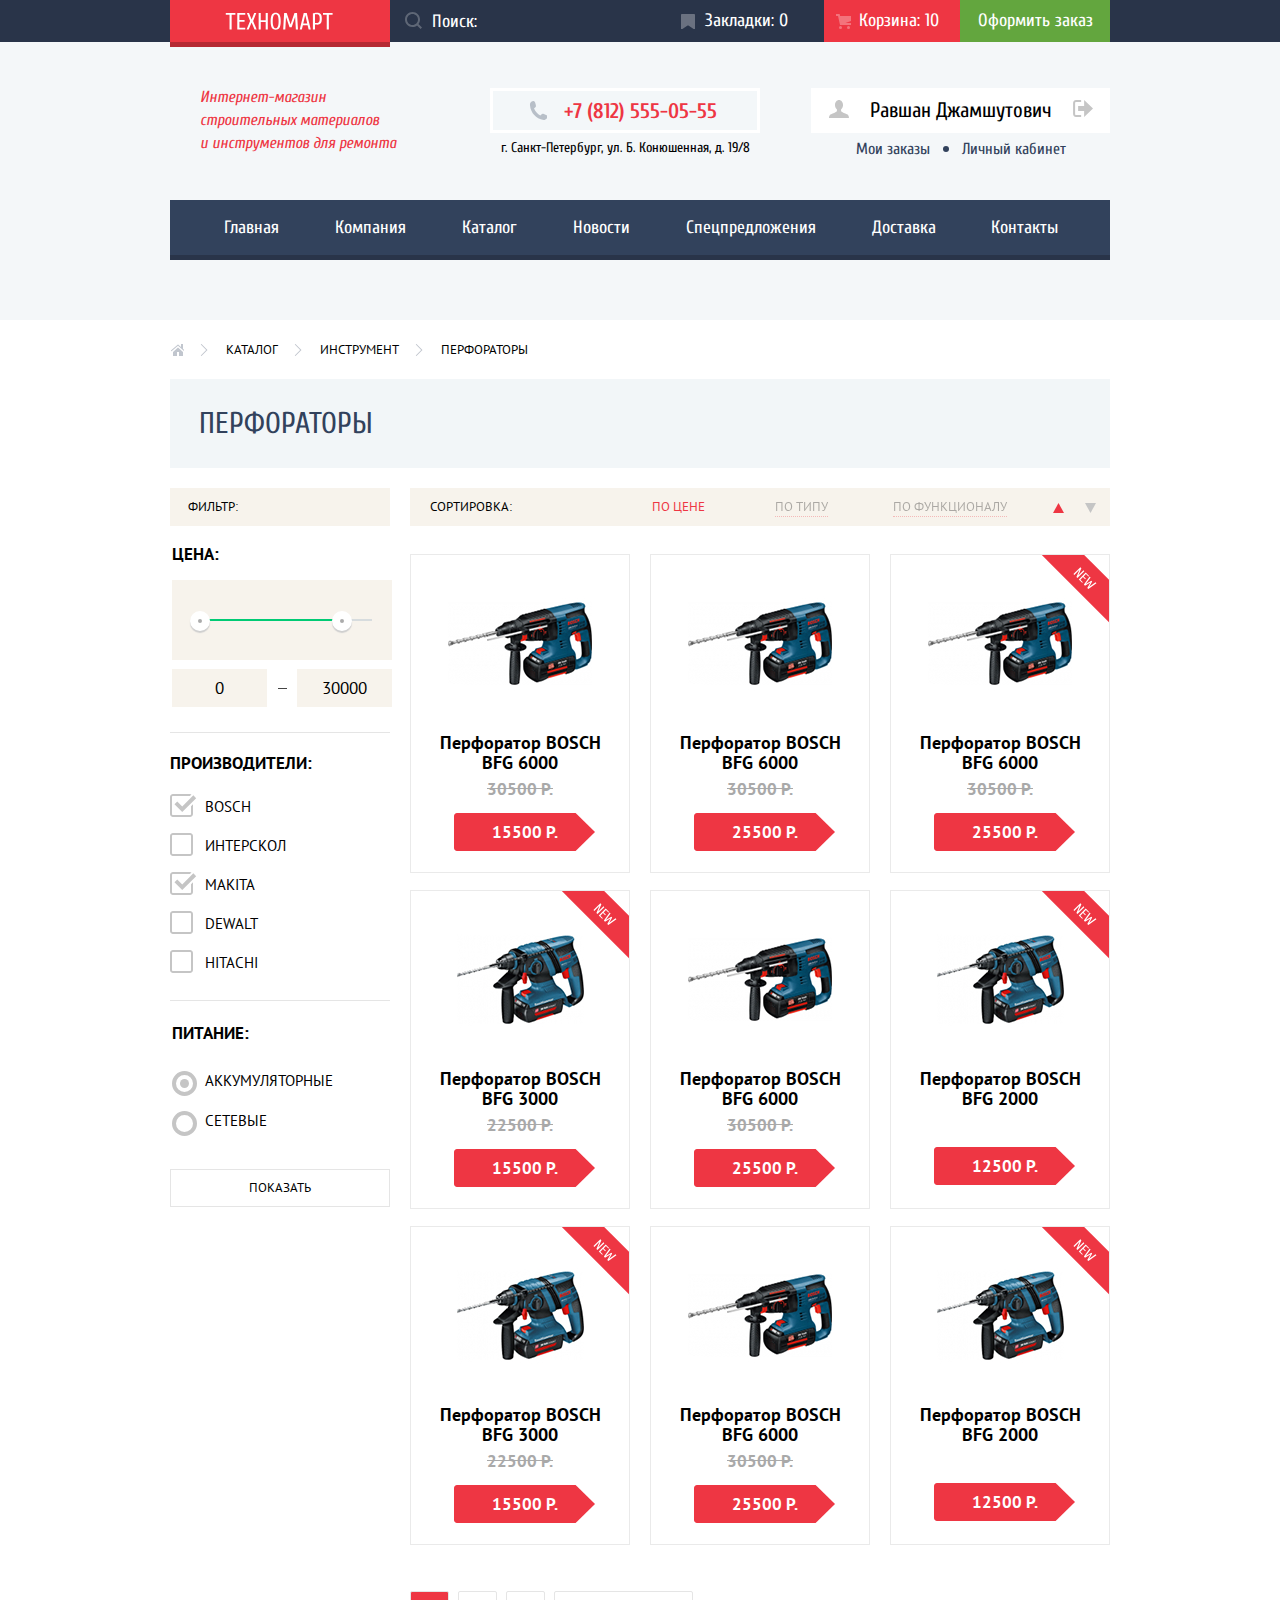
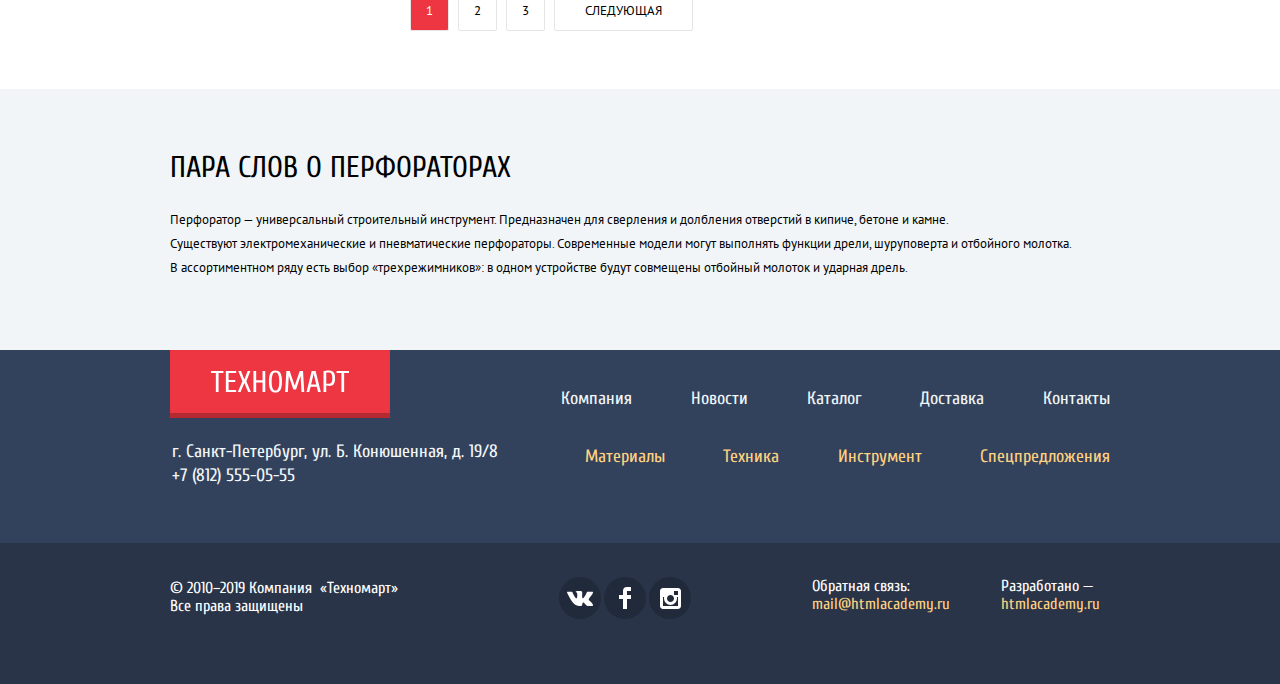
==== commit 6d40b467: "fix: D2 delete old price" ====
--- a/catalog.html
+++ b/catalog.html
@@ -262,12 +262,12 @@
               <img class="product-item" src="img/bosch_bfg_6000.jpg" width="144" height="128"
                    alt="Перфоратор BOSCH BFG 6000">
             </div>
-            <div class="wrap-product">
+            <!--<div class="wrap-product">-->
               <a class="link-product-catalog" href="#">Перфоратор&nbsp;BOSCH
                 BFG&nbsp;6000</a>
               <span class="old-price-catalog">30500 Р.</span>
               <span class="new-price-catalog">15500 Р.</span>
-            </div>
+            <!--</div>-->
           </div>
 
           <div class="card-catalog">
@@ -281,12 +281,12 @@
               <img class="product-item" src="img/bosch_bfg_6000.jpg" width="144" height="128"
                    alt="Перфоратор BOSCH BFG 6000">
             </div>
-            <div class="wrap-product">
+            <!--<div class="wrap-product">-->
               <a class="link-product-catalog" href="#">Перфоратор&nbsp;BOSCH
                 BFG&nbsp;6000</a>
               <span class="old-price-catalog">30500 Р.</span>
               <span class="new-price-catalog">25500 Р.</span>
-            </div>
+            <!--</div>-->
           </div>
 
           <div class="card-catalog">
@@ -301,12 +301,12 @@
               <img class="product-item" src="img/bosch_bfg_6000.jpg" width="144" height="128"
                    alt="Перфоратор BOSCH BFG 6000">
             </div>
-            <div class="wrap-product">
+            <!--<div class="wrap-product">-->
               <a class="link-product-catalog" href="#">Перфоратор&nbsp;BOSCH
                 BFG&nbsp;6000</a>
               <span class="old-price-catalog">30500 Р.</span>
               <span class="new-price-catalog">25500 Р.</span>
-            </div>
+            <!--</div>-->
           </div>
 
           <div class="card-catalog">
@@ -321,12 +321,12 @@
               <img class="product-item" src="img/bosh_3000.jpg" width="127" height="112"
                    alt="Перфоратор BOSCH BFG 3000">
             </div>
-            <div class="wrap-product">
+            <!--<div class="wrap-product">-->
               <a class="link-product-catalog" href="#">Перфоратор&nbsp;BOSCH
                 BFG&nbsp;3000</a>
               <span class="old-price-catalog"> 22500 Р.</span>
               <span class="new-price-catalog">15500 Р.</span>
-            </div>
+            <!--</div>-->
           </div>
 
           <div class="card-catalog">
@@ -340,12 +340,12 @@
               <img class="product-item" src="img/bosch_bfg_6000.jpg" width="144" height="128"
                    alt="Перфоратор BOSCH BFG 6000">
             </div>
-            <div class="wrap-product">
+            <!--<div class="wrap-product">-->
               <a class="link-product-catalog" href="#">Перфоратор&nbsp;BOSCH
                 BFG&nbsp;6000</a>
               <span class="old-price-catalog">30500 Р.</span>
               <span class="new-price-catalog">25500 Р.</span>
-            </div>
+            <!--</div>-->
           </div>
 
           <div class="card-catalog">
@@ -360,11 +360,11 @@
               <img class="product-item" src="img/bosh_3000.jpg" width="127" height="112"
                    alt="Перфоратор BOSCH BFG 2000">
             </div>
-            <div class="wrap-product">
+            <!--<div class="wrap-product">-->
               <a class="link-product-catalog" href="#">Перфоратор&nbsp;BOSCH
                 BFG&nbsp;2000</a>
               <span class="new-price-catalog">12500 Р.</span>
-            </div>
+            <!--</div>-->
           </div>
 
           <div class="card-catalog">
@@ -380,12 +380,12 @@
               <img class="product-item" src="img/bosh_3000.jpg" width="127" height="112"
                    alt="Перфоратор BOSCH BFG 3000">
             </div>
-            <div class="wrap-product">
+            <!--<div class="wrap-product">-->
               <a class="link-product-catalog" href="#">Перфоратор&nbsp;BOSCH
                 BFG&nbsp;3000</a>
               <span class="old-price-catalog">22500 Р.</span>
               <span class="new-price-catalog">15500 Р.</span>
-            </div>
+            <!--</div>-->
           </div>
 
           <div class="card-catalog">
@@ -399,12 +399,12 @@
               <img class="product-item" src="img/bosch_bfg_6000.jpg" width="144" height="128"
                    alt="Перфоратор BOSCH BFG 6000">
             </div>
-            <div class="wrap-product">
+            <!--<div class="wrap-product">-->
               <a class="link-product-catalog" href="#">Перфоратор&nbsp;BOSCH
                 BFG&nbsp;6000</a>
               <span class="old-price-catalog">30500 Р.</span>
               <span class="new-price-catalog">25500 Р.</span>
-            </div>
+            <!--</div>-->
           </div>
 
           <div class="card-catalog">
@@ -419,12 +419,12 @@
               <img class="product-item" src="img/bosh_3000.jpg" width="127" height="112"
                    alt="Перфоратор BOSCH BFG 2000">
             </div>
-            <div class="wrap-product">
+            <!--<div class="wrap-product">-->
               <a class="link-product-catalog" href="#">Перфоратор&nbsp;BOSCH
                 BFG&nbsp;2000</a>
 
               <span class="new-price-catalog">12500 Р.</span>
-            </div>
+            <!--</div>-->
           </div>
         </div>
       </div>
--- a/css/style.css
+++ b/css/style.css
@@ -993,7 +993,7 @@
 .pop-firm {
   margin-top: 70px;
   background-color: var(--basic-white);
-  min-height: 489px;
+  min-height: 488px;
 }
 
 .title-wrap {
@@ -1157,7 +1157,6 @@
   grid-template-columns: 1fr 1fr 1fr 1fr;
   grid-gap: 20px;
   margin-top: 20px;
-
 }
 
 .firm-wrap {
@@ -2798,12 +2797,15 @@
   align-items: center;
 }
 
-.wrap-product {
-  min-height: 138px;
-  display: flex;
-  flex-direction: column;
-  justify-content: space-between;
-}
+/*.wrap-product {*/
+  /*min-height: 138px;*/
+  /*display: flex;*/
+  /*flex-direction: column;*/
+  /*justify-content: space-between;*/
+/*}*/
+
+.link-product-catalog + .new-price-catalog {
+  margin-top: 31px;}
 
 .link-product-catalog {
   font-family: "PT Sans", Arial, sans-serif;
@@ -2858,7 +2860,7 @@
 
 .number-page {
   display: flex;
-  margin-bottom: 56px; /*59*/
+  margin-bottom: 58px; /*59*/
   margin-left: 240px;
 }
 
@@ -2933,7 +2935,7 @@
 }
 
 .about-perforator-text-wrap {
-  padding-bottom: 72px; /*69*/
+  padding-bottom: 70px; /*69*/
 }
 
 .about-perforator-text-wrap p {
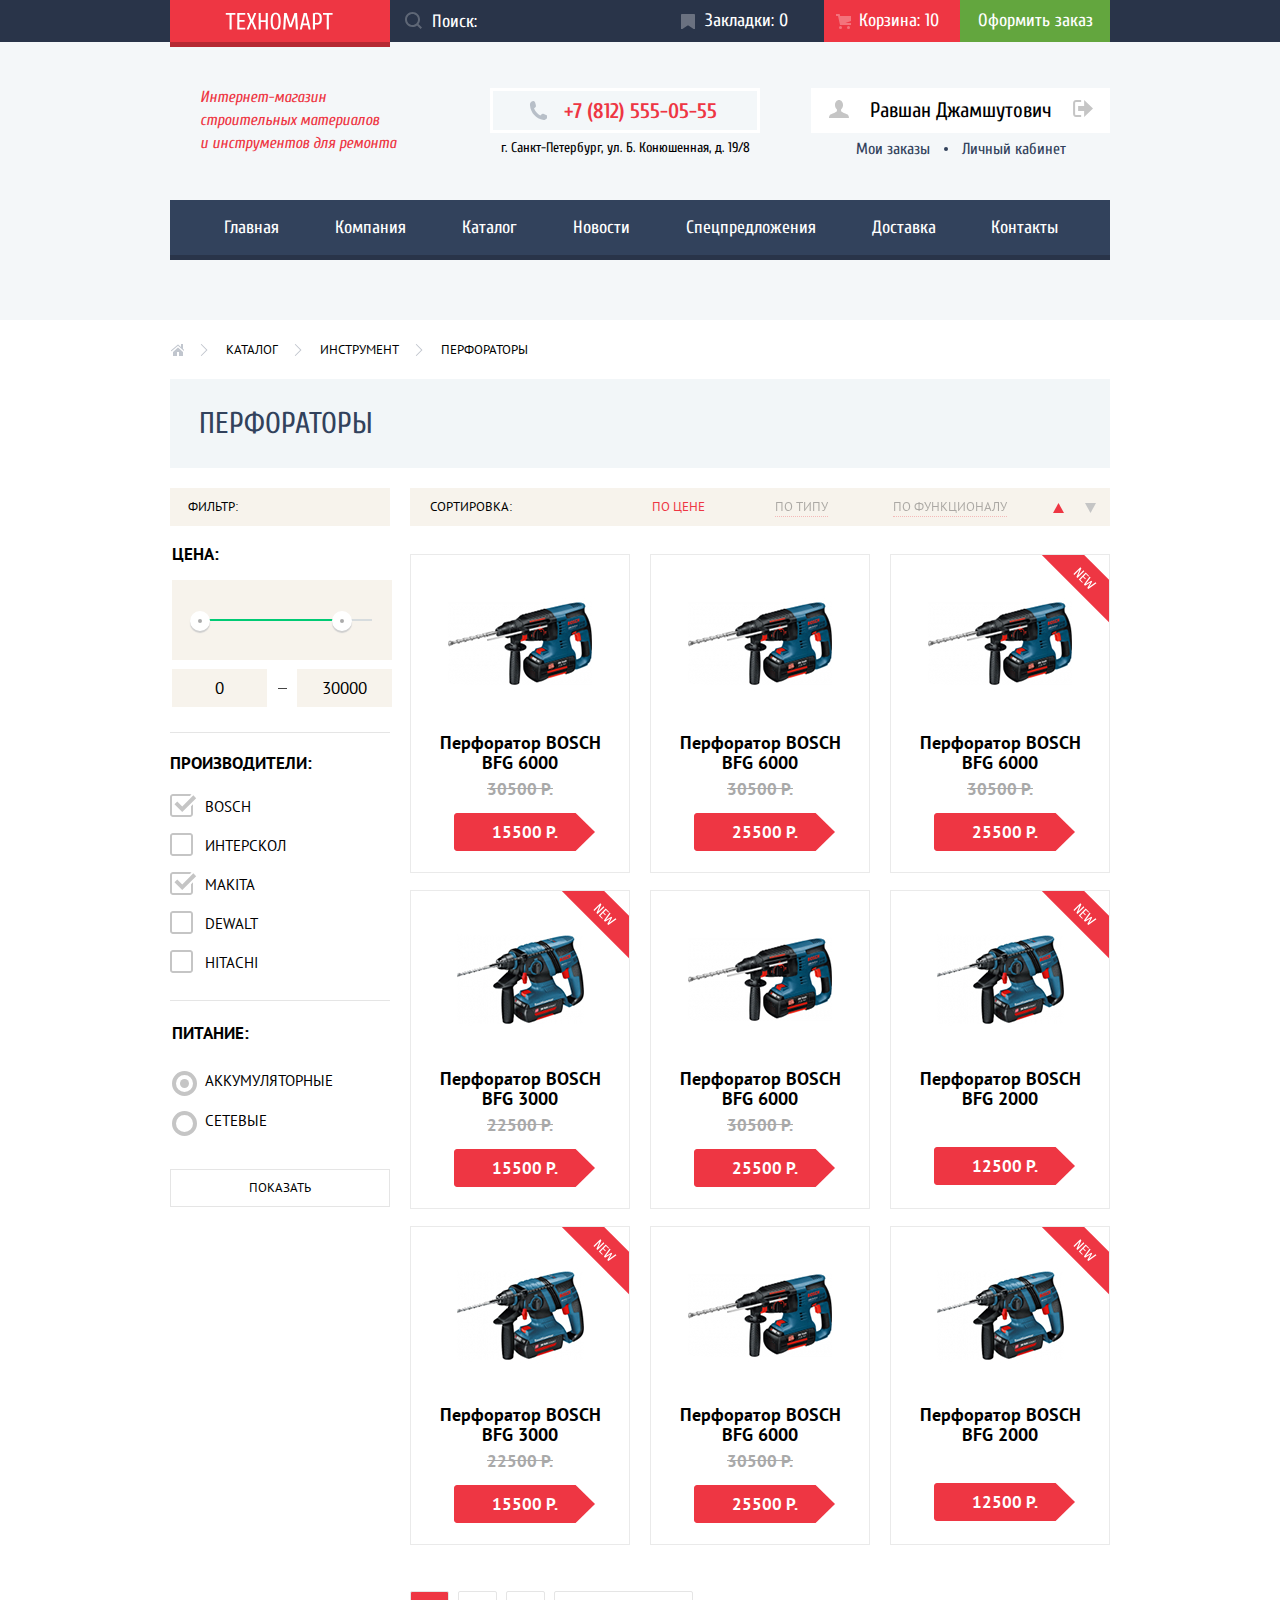
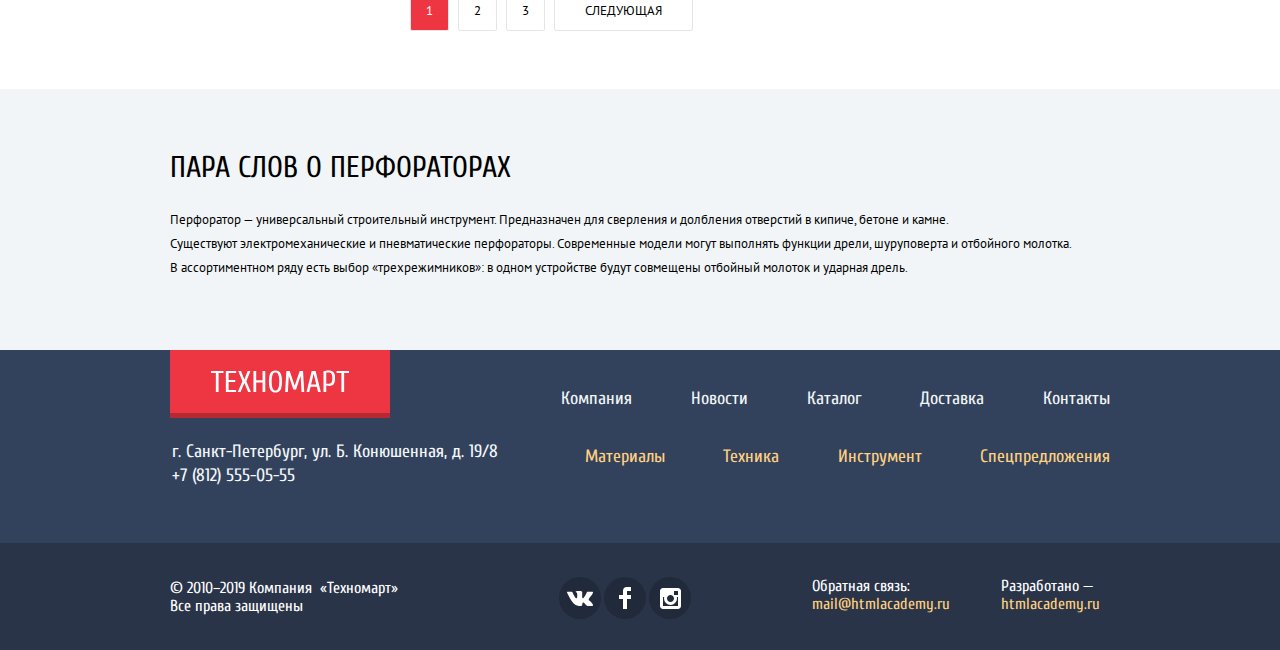
==== commit a4b626ab: "fix: dot" ====
--- a/catalog.html
+++ b/catalog.html
@@ -91,8 +91,7 @@
 
           </div>
           <div class="cabinet-row">
-            <a href="">Мои заказы</a>
-            <div class="dot-profile"></div>
+            <a href="" class="order">Мои заказы</a>
             <a href="" class="cabinet">Личный кабинет</a>
           </div>
         </div>
--- a/css/style.css
+++ b/css/style.css
@@ -536,20 +536,39 @@
   line-height: 18px;
   color: var(--basic-black-light);
 }
-
-.cabinet-row a:hover {
+.order:after{
+  content: "";
+  display: flex;
+  width: 4px;
+  height: 4px;
+  border-radius: 50%;
+  margin-left: 14px;
+  background: linear-gradient(0deg, var(--basic-black-light), var(--basic-black-light)), #FFFFFF;
+}
+.order:hover {
   color: var(--basic-red);
 }
-
-.cabinet-row a:active {
+.order:hover:after{
+  background: var(--basic-red);
+}
+.cabinet:hover {
+  color: var(--basic-red);
+}
+.order:active {
   color: #C5C5C5;
 }
-
-.dot-profile {
-  width: 6px;
-  height: 6px;
-  border-radius: 50px;
-  background: linear-gradient(0deg, var(--basic-black-light), var(--basic-black-light)), #FFFFFF;
+.order:active:after{
+  background: #C5C5C5;
+}
+.cabinet:active {
+  color: #C5C5C5;
+}
+.order{
+  display: flex;
+  align-items: center;
+}
+.cabinet{
+  display: flex;
 }
 
 .enter-wrap {
@@ -1649,7 +1668,7 @@
 .footer-low-row {
   background-color: var(--basic-black-dark);
   display: flex;
-  min-height: 107px;
+  min-height: 73px;
   padding-top: 34px;
 }
 
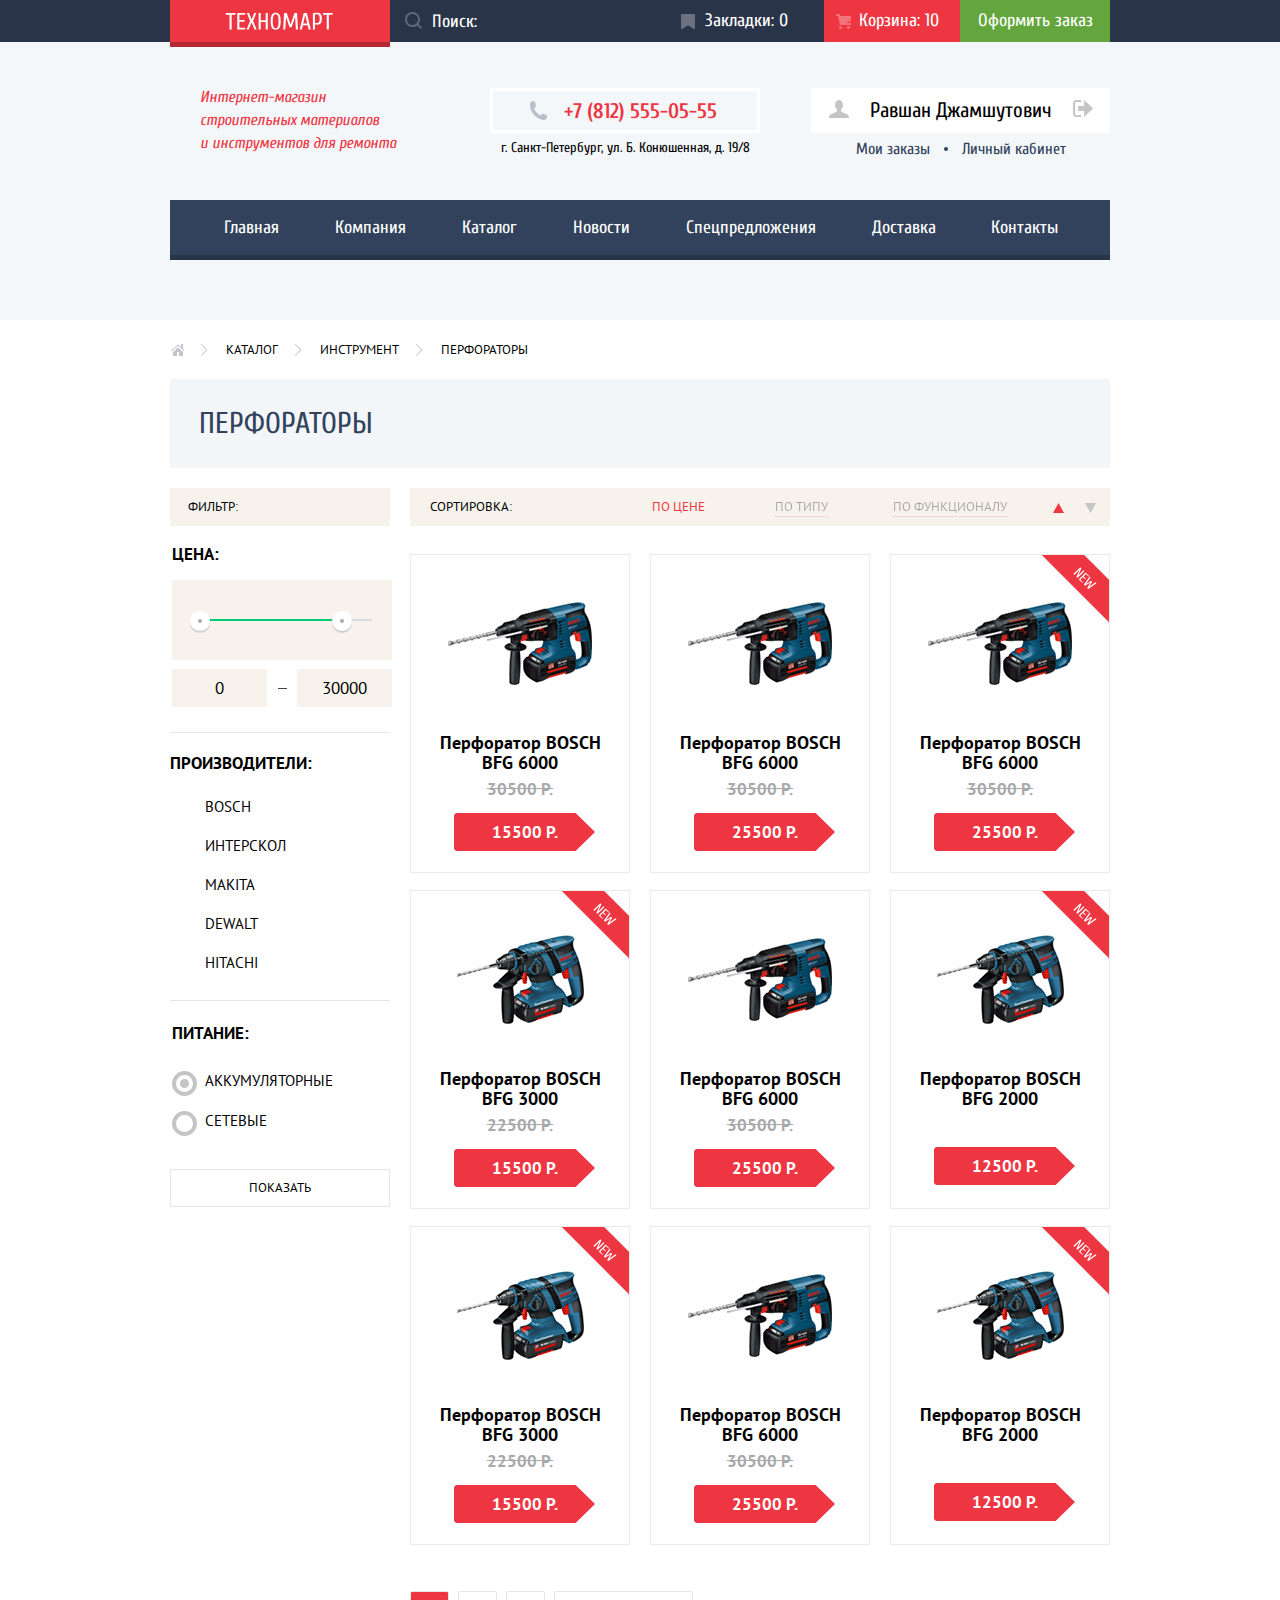
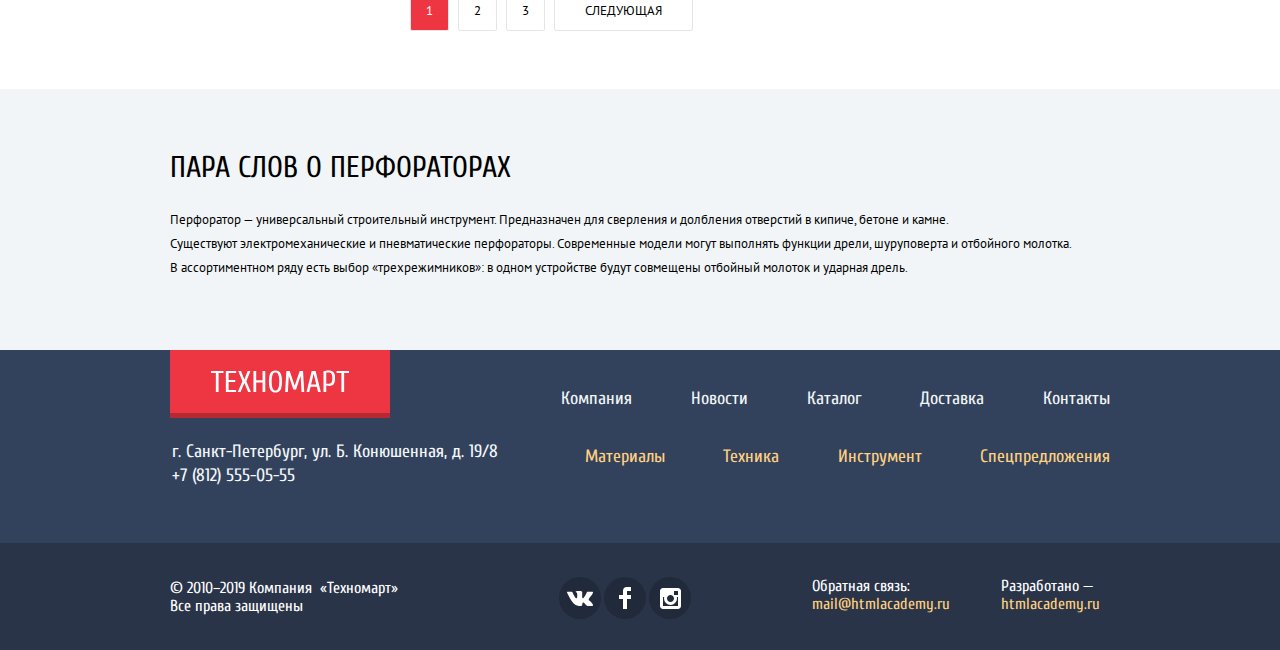
==== commit b9b0ba60: "project done" ====
--- a/catalog.html
+++ b/catalog.html
@@ -6,7 +6,7 @@
   <link href="https://fonts.googleapis.com/css2?family=Cuprum:wght@400;700&family=PT+Sans:wght@400;700&display=swap"
         rel="stylesheet">
   <link rel="stylesheet" href="css/normalize.min.css">
-  <link rel="stylesheet" href="css/style.css">
+  <link rel="stylesheet" href="css/style.min.css">
 </head>
 <body class="page-body">
 <header class="header">
@@ -30,25 +30,6 @@
             <span class="visually-hidden">Поиск по сайту</span>
           </label>
         </form>
-
-
-
-        <!--<a class="bookmark-item bookmark-item-catalog" href="#" aria-label="Закладки">Закладки: 0</a>-->
-        <!--<a class="basket-item basket-item-catalog" href="#" aria-label="Корзина">Корзина: 10</a>-->
-        <!--<a class="make-order" href="#" aria-label="Оформить заказ">Оформить заказ</a>-->
-        <!--<a class="bookmark-item bookmark-item-catalog" href="#" aria-label="Закладки">Закладки: 0</a>-->
-        <!--<a class="basket-item basket-item-catalog" href="#" aria-label="Корзина">Корзина: 10</a>-->
-        <!--<a class="make-order" href="#" aria-label="Оформить заказ">Оформить заказ</a>-->
-        <!--<a class="bookmark-item bookmark-item-catalog" href="#" aria-label="Закладки">Закладки: 0</a>-->
-        <!--<a class="basket-item basket-item-catalog" href="#" aria-label="Корзина">Корзина: 10</a>-->
-        <!--<a class="make-order" href="#" aria-label="Оформить заказ">Оформить заказ</a>-->
-
-
-
-
-
-
-
         <a class="bookmark-item bookmark-item-catalog" href="#" aria-label="Закладки">Закладки: 0</a>
         <a class="basket-item basket-item-catalog" href="#" aria-label="Корзина">Корзина: 10</a>
         <a class="make-order" href="#" aria-label="Оформить заказ">Оформить заказ</a>
@@ -64,7 +45,6 @@
 
         <div class="contact-header">
           <a class="phone-number" href="tel:+78125550555" aria-label="телефон для связи +78125550555">
-            <!--<div class="phone-icon"></div>-->
             +7 (812) 555-05-55</a>
           <p class="address-header">г. Санкт-Петербург, ул. Б. Конюшенная, д. 19/8</p>
         </div>
@@ -97,7 +77,6 @@
         </div>
       </div>
     </div>
-
 
     <div>
       <nav class="nav">
@@ -261,12 +240,10 @@
               <img class="product-item" src="img/bosch_bfg_6000.jpg" width="144" height="128"
                    alt="Перфоратор BOSCH BFG 6000">
             </div>
-            <!--<div class="wrap-product">-->
               <a class="link-product-catalog" href="#">Перфоратор&nbsp;BOSCH
                 BFG&nbsp;6000</a>
               <span class="old-price-catalog">30500 Р.</span>
               <span class="new-price-catalog">15500 Р.</span>
-            <!--</div>-->
           </div>
 
           <div class="card-catalog">
@@ -280,12 +257,10 @@
               <img class="product-item" src="img/bosch_bfg_6000.jpg" width="144" height="128"
                    alt="Перфоратор BOSCH BFG 6000">
             </div>
-            <!--<div class="wrap-product">-->
               <a class="link-product-catalog" href="#">Перфоратор&nbsp;BOSCH
                 BFG&nbsp;6000</a>
               <span class="old-price-catalog">30500 Р.</span>
               <span class="new-price-catalog">25500 Р.</span>
-            <!--</div>-->
           </div>
 
           <div class="card-catalog">
@@ -300,12 +275,10 @@
               <img class="product-item" src="img/bosch_bfg_6000.jpg" width="144" height="128"
                    alt="Перфоратор BOSCH BFG 6000">
             </div>
-            <!--<div class="wrap-product">-->
               <a class="link-product-catalog" href="#">Перфоратор&nbsp;BOSCH
                 BFG&nbsp;6000</a>
               <span class="old-price-catalog">30500 Р.</span>
               <span class="new-price-catalog">25500 Р.</span>
-            <!--</div>-->
           </div>
 
           <div class="card-catalog">
@@ -320,12 +293,10 @@
               <img class="product-item" src="img/bosh_3000.jpg" width="127" height="112"
                    alt="Перфоратор BOSCH BFG 3000">
             </div>
-            <!--<div class="wrap-product">-->
               <a class="link-product-catalog" href="#">Перфоратор&nbsp;BOSCH
                 BFG&nbsp;3000</a>
               <span class="old-price-catalog"> 22500 Р.</span>
               <span class="new-price-catalog">15500 Р.</span>
-            <!--</div>-->
           </div>
 
           <div class="card-catalog">
@@ -339,12 +310,10 @@
               <img class="product-item" src="img/bosch_bfg_6000.jpg" width="144" height="128"
                    alt="Перфоратор BOSCH BFG 6000">
             </div>
-            <!--<div class="wrap-product">-->
               <a class="link-product-catalog" href="#">Перфоратор&nbsp;BOSCH
                 BFG&nbsp;6000</a>
               <span class="old-price-catalog">30500 Р.</span>
               <span class="new-price-catalog">25500 Р.</span>
-            <!--</div>-->
           </div>
 
           <div class="card-catalog">
@@ -359,11 +328,9 @@
               <img class="product-item" src="img/bosh_3000.jpg" width="127" height="112"
                    alt="Перфоратор BOSCH BFG 2000">
             </div>
-            <!--<div class="wrap-product">-->
               <a class="link-product-catalog" href="#">Перфоратор&nbsp;BOSCH
                 BFG&nbsp;2000</a>
               <span class="new-price-catalog">12500 Р.</span>
-            <!--</div>-->
           </div>
 
           <div class="card-catalog">
@@ -379,12 +346,10 @@
               <img class="product-item" src="img/bosh_3000.jpg" width="127" height="112"
                    alt="Перфоратор BOSCH BFG 3000">
             </div>
-            <!--<div class="wrap-product">-->
               <a class="link-product-catalog" href="#">Перфоратор&nbsp;BOSCH
                 BFG&nbsp;3000</a>
               <span class="old-price-catalog">22500 Р.</span>
               <span class="new-price-catalog">15500 Р.</span>
-            <!--</div>-->
           </div>
 
           <div class="card-catalog">
@@ -398,12 +363,10 @@
               <img class="product-item" src="img/bosch_bfg_6000.jpg" width="144" height="128"
                    alt="Перфоратор BOSCH BFG 6000">
             </div>
-            <!--<div class="wrap-product">-->
               <a class="link-product-catalog" href="#">Перфоратор&nbsp;BOSCH
                 BFG&nbsp;6000</a>
               <span class="old-price-catalog">30500 Р.</span>
               <span class="new-price-catalog">25500 Р.</span>
-            <!--</div>-->
           </div>
 
           <div class="card-catalog">
@@ -418,12 +381,9 @@
               <img class="product-item" src="img/bosh_3000.jpg" width="127" height="112"
                    alt="Перфоратор BOSCH BFG 2000">
             </div>
-            <!--<div class="wrap-product">-->
               <a class="link-product-catalog" href="#">Перфоратор&nbsp;BOSCH
                 BFG&nbsp;2000</a>
-
               <span class="new-price-catalog">12500 Р.</span>
-            <!--</div>-->
           </div>
         </div>
       </div>
--- a/css/style.min.css
+++ b/css/style.min.css
@@ -0,0 +1 @@
+:root{--basic-white:#fff;--basic-red:#ee3643;--basic-black:#000;--basic-black-dark:#293449;--basic-black-light:#32425c;--basic-yellow:#ffbf47;--basic-blue:#3bbce3;--basic-lilac:#dc91d8;--basic-green:#63a63e;--basic-green-light:#8ed78f;--basic-yellow-light:#ffc047;--basic-gray:#a9a9a9;--basic-gray-light:#f1f5f7;--basic-orange:#ffd180;--error:#ba2732;--logo-border:#b52933;--background-gray:rgba(0,0,0,0.0001);--basic-yellow-light2:#ffd180;--basic-beige:#f9f5f0;--basic-gray-light2:#eaeaea;--basic-gray-old-price:#a9a9a9;--basic-white-light:#f3f7f9;--basic-gray-light3:#f4f4f4;--basic-red-light:#ff5257;--basic-gray-light4:#f4f7f9;--basic-green-hover:#5fbb2d}body{min-width:960px;font-family:"PT Sans",Arial,sans-serif;color:var(--basic-black);background-color:var(--basic-white)}.page-body{display:grid;grid-template-rows:min-content 1fr min-content}a{text-decoration:none}img{max-width:100%}.container-global{width:940px;padding-right:10px;padding-left:10px;margin-left:auto;margin-right:auto}.visually-hidden:not(:focus):not(:active),input[type="checkbox"].visually-hidden,input[type="radio"].visually-hidden{position:absolute;width:1px;height:1px;margin:-1px;border:0;padding:0;clip:rect(0 0 0 0);overflow:hidden}.header{width:100%;min-height:320px;background:var(--basic-gray-light4)}.cap{width:100%;min-height:42px;background-color:var(--basic-black-dark);display:flex}.container-header-global{width:940px;padding-left:10px;padding-right:10px;margin-right:auto;margin-left:auto}.container-header{max-width:940px;padding-left:10px;padding-right:10px;display:flex;flex-wrap:wrap;margin-right:auto;margin-left:auto;justify-content:space-between}.header-up{display:flex;flex-wrap:wrap;justify-content:flex-end;align-items:center;min-height:42px;margin-left:220px}.logo-style{display:flex;position:absolute;z-index:150;background-color:var(--basic-red);width:220px;height:47px;box-shadow:inset 0 -5px 0 rgba(0,0,0,0.24)}.logo-style:active{background:var(--error)}.logo{margin-top:12px;margin-left:55px}.top-menu__form{position:relative;width:269px;height:42px;display:-webkit-box;display:-ms-flexbox;display:flex;color:var(--basic-white)}.form-search__label{position:absolute;width:17px;height:17px;left:15px;top:12px}.form-search__label svg{fill:var(--basic-white);fill-opacity:.25}.form-search__input{width:270px;height:42px;background-color:var(--basic-black-dark);border:0;padding-left:42px;padding-right:9px;font-family:"Cuprum",Arial,sans-serif;font-style:normal;font-weight:normal;font-size:18px;line-height:24px}.form-search__input::placeholder{color:var(--basic-white);opacity:1}.top-menu__form:hover svg{fill-opacity:1}.form-search__input:focus{background-color:var(--basic-white);color:var(--basic-black)}.form-search__input:focus+.form-search__label svg{fill:var(--basic-red);fill-opacity:1}.form-search__input:focus::placeholder{color:var(--basic-black)}.bookmark{display:flex;align-items:center;justify-content:center;width:150px;height:42px}.bookmark:hover .bookmark-item{color:var(--basic-white)}.bookmark:hover .bookmark-icon{opacity:1}.bookmark:active{text-decoration:none;color:var(--basic-white);background:#161d29}.bookmark-icon{background-image:url("../img/icon-bookmark.svg");background-repeat:no-repeat;width:14px;height:16px;opacity:.3}.bookmark-item{font-family:"Cuprum",Arial,sans-serif;font-style:normal;font-weight:normal;font-size:18px;line-height:24px;color:var(--basic-white);width:150px;height:42px;display:flex;align-items:center;justify-content:center}.bookmark-item-catalog{margin-right:15px}.bookmark-item::before{content:"";display:flex;margin-right:9px;background-image:url("../img/icon-bookmark.svg");background-repeat:no-repeat;width:15px;height:15px;opacity:.3}.bookmark-item:hover::before{opacity:1}.bookmark-item:hover{text-decoration:none;color:var(--basic-white)}.bookmark-item:active{text-decoration:none;color:var(--basic-white);background:#161d29;opacity:.3}.bookmark-item:active{text-decoration:none;color:var(--basic-white);background:#161d29;opacity:.3}.basket-item{display:flex;align-items:center;width:150px;height:42px;font-family:"Cuprum",Arial,sans-serif;font-style:normal;font-weight:normal;font-size:18px;line-height:24px;color:var(--basic-white)}.basket-item:before{content:"";display:flex;width:15px;height:15px;opacity:.3;margin-right:8px;margin-left:25px;background-image:url("../img/icon-cart.svg")}.basket-item-catalog{background-color:var(--basic-red);width:136px;min-height:42px;display:flex;justify-content:start;align-items:center;font-family:"Cuprum",Arial,sans-serif;font-style:normal;font-weight:normal;font-size:18px;line-height:24px;color:var(--basic-white)}.basket-item-catalog:before{content:"";display:flex;width:15px;height:15px;opacity:.3;margin-right:8px;margin-left:12px;background-image:url("../img/icon-cart.svg")}.basket-item:hover:before{opacity:1}.basket-item:hover{color:var(--basic-white)}.basket-item:active{color:var(--basic-white);background:#161d29;opacity:.3}.make-order{display:flex;min-width:150px;min-height:42px;background-color:var(--basic-green);justify-content:center;align-items:center;font-family:"Cuprum",Arial,sans-serif;font-style:normal;font-weight:normal;font-size:18px;line-height:24px;color:var(--basic-white)}.make-order:hover{background-color:var(--basic-green-hover);color:var(--basic-white)}.make-order:active{background-color:var(--basic-green);color:var(--basic-white)}.communication{display:flex;justify-content:space-between;background:var(--basic-gray-light4);padding-top:46px;margin-bottom:26px}.communication-text{color:var(--basic-red);min-width:197px;min-height:71px;margin-left:30px;margin-right:93px;font-family:"Cuprum",Arial,sans-serif;font-style:italic;font-weight:normal;font-size:16px;line-height:23px;margin-top:-2px}.contact-header{display:flex;flex-direction:column;min-width:270px;align-items:center}.phone-number{display:flex;align-items:center;color:var(--basic-red);font-family:"Cuprum",Arial,sans-serif;font-style:normal;font-weight:bold;font-size:21px;line-height:30px;background:var(--basic-white-light);width:264px;border:3px solid var(--basic-white)}.phone-number:before{content:"";background-image:url("../img/icon-phone.svg");background-repeat:no-repeat;width:18px;height:19px;margin-right:17px;margin-top:10px;margin-bottom:10px;margin-left:36px}.phone-number:hover{color:var(--basic-red)}.address-header{font-family:"Cuprum",Arial,sans-serif;font-style:normal;font-weight:normal;font-size:14px;line-height:24px;margin-top:3px;margin-left:auto;margin-right:auto}.block-profile{display:flex;flex-direction:column;align-items:center;margin-left:51px}.profile-wrap{display:flex;justify-content:center;align-items:center;background:var(--basic-white);min-height:45px;width:299px}.user-img{fill:#c5c5c5;margin-right:21px}.enter-profile{font-family:"Cuprum",Arial,sans-serif;font-style:normal;font-weight:normal;font-size:21px;line-height:21px;background:var(--basic-white);display:flex;color:var(--basic-black)}.enter-profile:hover{color:var(--basic-black)}.enter-profile:hover path{fill:#3d546f}.enter-profile:active{color:#c5c5c5}.enter-profile:active path{fill:#c5c5c5}.exit-profile{border:0;padding:0;margin:0;background:var(--basic-white);margin-left:20px}.exit-profile:hover path{fill:#3d546f}.exit-profile:active path{fill:#c5c5c5}.cabinet-row{display:flex;flex-wrap:wrap;align-items:center;margin-top:7px;width:210px;min-height:18px;justify-content:space-between}.cabinet-row a{font-family:"Cuprum",Arial,sans-serif;font-style:normal;font-weight:normal;font-size:16px;line-height:18px;color:var(--basic-black-light)}.order:after{content:"";display:flex;width:4px;height:4px;border-radius:50%;margin-left:14px;background:linear-gradient(0,var(--basic-black-light),var(--basic-black-light)),#fff}.order:hover{color:var(--basic-red)}.order:hover:after{background:var(--basic-red)}.cabinet:hover{color:var(--basic-red)}.order:active{color:#c5c5c5}.order:active:after{background:#c5c5c5}.cabinet:active{color:#c5c5c5}.order{display:flex;align-items:center}.cabinet{display:flex}.enter-wrap{display:flex;min-width:281px;align-items:start;justify-content:space-between;margin-left:69px}.icon-enter{margin-left:18px;margin-right:7px;fill:#c5c5c5}.button-enter{display:flex;align-items:center;width:121px;min-height:45px;border:0;background:var(--basic-white);font-family:"Cuprum",Arial,sans-serif;font-style:normal;font-weight:normal;font-size:21px;line-height:21px;color:var(--basic-black)}.button-enter:hover{color:var(--basic-red)}.button-enter:active{color:#c5c5c5;border:0}.button-enter:hover path{fill:#3d546f}.button-enter:active path{fill:#c5c5c5}.registration{display:flex;padding-top:12px;padding-bottom:12px;padding-left:24px;padding-right:24px;background:var(--basic-white);font-family:"Cuprum",Arial,sans-serif;font-style:normal;font-weight:normal;font-size:21px;line-height:21px;color:var(--basic-black)}.registration:hover{color:var(--basic-red)}.registration:active{color:#c5c5c5}.nav{width:940px}.list{margin-top:0;padding-left:25px;padding-right:25px;list-style:none;display:flex;justify-content:space-around;align-items:center;flex-wrap:wrap;background-color:var(--basic-black-light);box-shadow:inset 0 -5px 0 var(--basic-black-dark);min-height:60px}.list-link{display:block;padding-left:27px;padding-right:24px;padding-top:16px;padding-bottom:20px;font-family:"Cuprum",Arial,sans-serif;font-style:normal;font-weight:normal;font-size:18px;line-height:24px;color:var(--basic-white)}.list-link:hover{background:var(--basic-black-dark);box-shadow:inset 0 -5px 0 var(--basic-black-dark);color:var(--basic-white)}.list-link:active{background:#1d2739;box-shadow:inset 0 -5px 0 var(--basic-black-dark);color:var(--basic-white);opacity:.5}.product{margin-top:59px;margin-bottom:59px;display:grid;grid-template-columns:1fr 1fr 1fr;grid-row-gap:20px;grid-column-gap:20px}.box{width:300px;height:123px;background-color:var(--basic-yellow);display:flex;justify-content:space-between}.box-column{display:flex;flex-direction:column;width:135px;margin-left:23px}.box-text{font-family:"Cuprum",Arial,sans-serif;font-style:normal;font-weight:bold;font-size:24px;line-height:30px;color:var(--basic-white);margin-top:20px;margin-bottom:14px}.box-text-material:after{content:"";display:flex;position:absolute;background-image:url("../img/icon_new.svg");background-repeat:no-repeat;width:70px;height:70px;margin-left:207px;margin-top:-50px}.box-text-sale{margin-bottom:12px}.box-link{display:flex;justify-content:center;align-items:center;font-family:"Cuprum",Arial,sans-serif;font-style:normal;font-weight:normal;font-size:14px;line-height:18px;text-transform:uppercase;color:var(--basic-white);background:rgba(255,255,255,0.3);mix-blend-mode:normal;width:135px;height:38px}.box-link:hover{background:rgba(197,197,197,0.3);mix-blend-mode:normal;color:var(--basic-white)}.box-link:active{background:rgba(169,169,169,0.3);mix-blend-mode:normal}.box-column2{display:flex;flex-direction:column;width:87px;background-image:url("../img/pail.svg");background-repeat:no-repeat;background-position-y:31px}.box2{background-color:var(--basic-blue);width:300px;height:123px;display:flex;background-image:url("../img/drill.svg");background-repeat:no-repeat;background-position-y:34px;background-position-x:195px}.box3{width:300px;height:123px;background-color:var(--basic-lilac);display:flex;background-image:url("../img/tractor.svg");background-repeat:no-repeat;background-position-y:31px;background-position-x:191px}.widget-wrapper{display:block;position:relative;grid-column-start:1;grid-column-end:3;grid-row-start:2;grid-row-end:4;background-color:#a89782;width:620px;height:266px}.widget{width:620px;height:266px}.widget1{display:none;background-image:url("../img/slide.jpg");background-repeat:no-repeat}.widget2{background-image:url("../img/widget.jpg");background-repeat:no-repeat;display:none}.widget-column{display:flex;flex-direction:column;margin-left:24px;padding-top:23px}.widget-title{font-family:"Cuprum",Arial,sans-serif;font-style:normal;font-weight:bold;font-size:36px;line-height:36px;text-transform:uppercase;color:var(--basic-white)}.widget-text{font-family:"Cuprum",Arial,sans-serif;font-style:normal;font-weight:normal;font-size:18px;line-height:24px;color:var(--basic-white);margin-top:5px}.widget-control{display:flex;justify-content:space-between;margin-top:-145px;margin-left:24px;margin-right:20px}.widget-icon-left{border:0;background:transparent;background-image:url("../img/icon-left.svg");width:21px;height:39px}.widget-icon-right{border:0;background:transparent;background-image:url("../img/icon-right.svg");width:21px;height:39px}.widget-link{display:flex;justify-content:center;align-items:center;font-family:"Cuprum",Arial,sans-serif;font-style:normal;font-weight:normal;font-size:14px;line-height:18px;text-transform:uppercase;color:var(--basic-white);width:192px;min-height:38px;background-color:var(--basic-red);margin-left:24px;margin-top:113px}.widget-link:hover{background:#ca2c37;color:var(--basic-white)}.widget-link:active{background:#ba2732;color:var(--basic-white)}.widget-wrap-slider{display:flex;justify-content:space-between;width:30px;height:10px;margin-top:60px;margin-left:295px}.widget-dot{padding:0;display:flex;justify-content:center;align-items:center;width:10px;height:10px;border:0;border-radius:50%;background:white}.widget-dot-active{width:10px;height:10px;background-color:var(--basic-red);border:solid 2px var(--basic-white);border-radius:50%}.column{display:flex;flex-direction:column}.box4{width:300px;height:123px;background-color:var(--basic-green-light);display:flex;background-image:url("../img/truck.svg");background-repeat:no-repeat;background-position-y:26px;background-position-x:196px}.box5{background-color:var(--basic-yellow-light);width:300px;height:123px;display:flex;background-image:url("../img/car.svg");background-repeat:no-repeat;background-position-y:32px;background-position-x:191px}.pop-firm{margin-top:70px;background-color:var(--basic-white);min-height:488px}.title-wrap{background-color:var(--basic-beige);width:940px;height:89px;display:flex;justify-content:space-between;align-items:center}.title{margin-left:28px;font-family:"Cuprum",Arial,sans-serif;font-style:normal;font-weight:normal;font-size:30px;line-height:30px;text-transform:uppercase;color:var(--basic-black-light)}.title-link{width:192px;height:38px;background-color:var(--basic-red);display:flex;align-items:center;margin-right:14px;justify-content:center;font-family:"Cuprum",Arial,sans-serif;font-style:normal;font-weight:normal;font-size:14px;line-height:18px;text-transform:uppercase;color:var(--basic-white)}.title-link:hover{background:#ca2c37;color:var(--basic-white)}.title-link:active{background:#ba2732;color:var(--basic-white)}.title-link-firm{margin-right:19px;margin-top:-5px}.sorting-block{margin-top:20px;max-width:940px;display:grid;grid-template-columns:auto auto auto auto;grid-template-rows:auto;grid-row-gap:18px;grid-column-gap:20px}.card{border:1px solid var(--basic-gray-light2);width:220px;height:318px;display:flex;flex-direction:column;align-items:center}.product-img{margin-top:6px}.product-link{font-family:"PT Sans",Arial,sans-serif;font-style:normal;font-weight:bold;font-size:18px;line-height:20px;color:var(--basic-black);text-align:center;margin-top:8px}.old-price{font-family:"PT Sans",Arial,sans-serif;font-style:normal;font-weight:bold;font-size:17px;line-height:18px;display:flex;align-items:center;text-align:center;text-decoration-line:line-through;text-transform:uppercase;color:var(--basic-gray-old-price);margin-top:7px}.price-wrap{background-image:url("../img/red-button.svg");width:141px;height:38px;margin-top:13px;display:flex;justify-content:center;align-items:center}.price{font-family:"PT Sans",Arial,sans-serif;font-style:normal;font-weight:bold;font-size:17px;line-height:18px;text-transform:uppercase;color:var(--basic-white)}.icon-new{background-image:url("../img/icon_new.svg");width:70px;height:70px;margin-left:150px}.product-img2{margin-top:-41px}.product-link2{margin-top:38px}.product-img3{margin-top:22px}.product-img4{margin-top:-41px}.product-link3{margin-top:28px}.product-link4{margin-top:38px}.price-wrap1{margin-top:39px}.firm-row{display:grid;grid-template-columns:1fr 1fr 1fr 1fr;grid-gap:20px;margin-top:20px}.firm-wrap{border:1px solid #eaeaea;min-width:218px;min-height:143px;display:flex;justify-content:center;align-items:center}.firm-makita{margin-top:-6px}.firm-dewalt{margin-top:-5px}.firm-interskol{margin-top:-18px;margin-left:-5px}.firm-wrap:hover{box-shadow:0 10px 25px 0 rgba(41,52,73,0.5)}.firm-wrap:active{box-shadow:0 10px 25px 0 rgba(41,52,73,0.5);opacity:.3}.service{width:100%;background-color:var(--basic-gray-light);height:522px}.container-service{width:940px;padding-left:10px;padding-right:10px;margin-left:auto;margin-right:auto}.service-text-wrap{padding-top:64px}.service-title{font-family:"Cuprum",Arial,sans-serif;font-style:normal;font-weight:normal;font-size:30px;line-height:30px;text-transform:uppercase;color:var(--basic-black);margin-top:0}.service-text-height{font-family:"PT Sans",Arial,sans-serif;font-style:normal;font-weight:normal;font-size:13px;line-height:24px;color:var(--basic-black);max-width:418px;min-height:49px;margin-top:25px}.service-row{width:950px;display:flex;padding-top:58px}.service-block{display:flex;flex-direction:column}.block-button{width:240px;min-height:61px;text-align:left;padding-left:22px;border:0;font-family:"Cuprum",Arial,sans-serif;font-style:normal;font-weight:bold;font-size:21px;line-height:30px;color:var(--basic-white);background:var(--basic-black-light);box-shadow:0 1px 0 #293449,inset 0 1px 0 #405069}.block-button:hover{background:var(--basic-black-dark);color:var(--basic-white);box-shadow:0 1px 0 var(--basic-black-dark),inset 0 1px 0 #405069}.block-button-active{background:#fff;box-shadow:0 1px 0 #fff,inset 0 1px 0 #fff;color:var(--basic-black-light)}.shadow{width:10px;height:279px;margin-left:-10px;margin-top:-45px;background:url("../img/shadow.svg") no-repeat}.box-service-wrap-delivery{display:none;width:100%;background-image:url("../img/delivery.png");background-repeat:no-repeat;background-position:234px;background-position-y:19px}.box-service-wrap-guarantee{width:100%;background-image:url("../img/guarantee.png");background-repeat:no-repeat;background-position-x:right;background-position-y:0}.box-service-credit{width:100%;background-image:url("../img/credit.png");background-repeat:no-repeat;background-position-x:right;background-position-y:0}.send-order{width:195px;min-height:38px;background:var(--basic-red);font-family:"Cuprum",Arial,sans-serif;font-style:normal;font-weight:normal;font-size:14px;line-height:18px;text-transform:uppercase;color:var(--basic-white);display:flex;justify-content:center;align-items:center;margin-top:25px;margin-left:3px}.send-order:hover{background:#ca2c37;color:var(--basic-white)}.send-order:active{background:#ba2732;color:var(--basic-white)}.box-service-wrap-guarantee{display:none}.box-service-credit{display:none}.box-service{max-width:313px;min-height:159px;margin-left:80px}.box-title{font-family:"Cuprum",Arial,sans-serif;font-style:normal;font-weight:normal;font-size:30px;line-height:30px;text-transform:uppercase;color:var(--basic-black-light);margin-top:-2px;margin-bottom:30px}.box-title-guarantee{margin-bottom:24px}.service-text{font-family:"PT Sans",Arial,sans-serif;font-style:normal;font-weight:normal;font-size:13px;line-height:24px;color:var(--basic-black);min-width:317px}.box-title{font-family:"Cuprum",Arial,sans-serif;font-style:normal;font-weight:normal;font-size:30px;line-height:30px;text-transform:uppercase;color:var(--basic-black-light)}.about-us-contact{min-height:496px}.contact-row{display:flex;justify-content:space-between;padding-top:70px;height:auto;padding-bottom:71px}.about-us{max-width:460px}.about-us-title{margin:0;font-family:"Cuprum",Arial,sans-serif;font-style:normal;font-weight:normal;font-size:30px;line-height:30px;text-transform:uppercase;color:var(--basic-black)}.contact{margin:0;font-family:"Cuprum",Arial,sans-serif;font-style:normal;font-weight:normal;font-size:30px;line-height:30px;text-transform:uppercase;color:var(--basic-black)}.about-us-text{font-family:"PT Sans",Arial,sans-serif;font-style:normal;font-weight:normal;font-size:13px;line-height:24px;color:var(--basic-black);margin-top:26px;margin-bottom:0}.about-us-list{list-style:none;padding:0;margin:0;margin-bottom:26px;margin-top:3px}.about-us-item{display:flex;align-items:center;font-family:"Cuprum",Arial,sans-serif;font-style:normal;font-weight:normal;font-size:18px;line-height:24px;color:var(--basic-black);margin-bottom:12px}.about-us-item:before{content:"";width:25px;height:2px;display:inline-block;vertical-align:center;background:var(--basic-red);margin-right:12px}.about-us-link{font-family:"Cuprum",Arial,sans-serif;font-style:normal;font-weight:normal;font-size:14px;line-height:18px;text-transform:uppercase;color:var(--basic-white);padding-right:40px;padding-left:40px;padding-top:10px;padding-bottom:10px;background:var(--basic-red)}.about-us-link:hover{background:#ca2c37;color:var(--basic-white)}.about-us-link:active{background:#ba2732;color:var(--basic-white)}.contact-map{max-width:300px;height:auto}.contact-text{max-width:180px;min-height:49px;font-family:"PT Sans",Arial,sans-serif;font-style:normal;font-weight:normal;font-size:13px;line-height:24px;color:var(--basic-black);margin:0;margin-top:24px}.contacts-button-map{display:flex;margin-top:32px;margin-right:auto;margin-left:auto;margin-bottom:25px}.contact-link{font-family:"Cuprum",Arial,sans-serif;font-style:normal;font-weight:normal;font-size:14px;line-height:18px;text-transform:uppercase;color:var(--basic-white);background:var(--basic-red);border:0;display:flex;padding-left:62px;padding-top:11px;padding-bottom:9px;padding-right:61px}.contact-link:hover{background:#ca2c37;color:var(--basic-white)}.contact-link:active{background:#ba2732;color:var(--basic-white)}.about-us-contact-wrap-link{display:flex;justify-content:space-between;margin-top:0}.footer-wrap{width:100%;background-color:var(--basic-black-light);min-height:193px}.container-footer{width:940px;padding-left:10px;padding-right:10px;margin-right:auto;margin-left:auto}.footer-up{background-color:var(--basic-black-light)}.footer-row{display:flex;justify-content:space-between}.footer-logo-style{width:220px;height:63px;background-color:var(--basic-red);border-bottom:var(--logo-border) solid 5px;display:flex;justify-content:center;align-items:center}.footer-navigation{width:549px;height:auto;padding:0;margin-top:37px}.footer-list{display:flex;flex-wrap:wrap;justify-content:space-between;padding:0;margin:0}.footer-item{list-style:none}.footer-link{font-family:"Cuprum",Arial,sans-serif;font-style:normal;font-weight:normal;font-size:18px;line-height:24px;color:var(--basic-gray-light)}.footer-link:hover{text-decoration-line:underline;color:#f1f5f7}.footer-link:active{color:#f1f5f7;mix-blend-mode:normal;opacity:.5}.footer-up2{display:flex;margin-top:22px;justify-content:space-between}.footer-block{padding-left:2px;min-width:321px;min-height:49px;font-family:"Cuprum",Arial,sans-serif;font-style:normal;font-weight:normal;font-size:18px;line-height:24px;color:var(--basic-white-light)}.footer-text{margin-bottom:0;margin-top:0}.footer-phone{font-family:"Cuprum",Arial,sans-serif;font-style:normal;font-weight:normal;font-size:18px;line-height:24px;color:var(--basic-white-light)}.footer-list2{width:525px;display:flex;flex-wrap:wrap;justify-content:space-between;list-style:none;padding:0;margin:0;margin-top:5px}.footer-item2{padding:0}.footer-link2{font-family:"Cuprum",Arial,sans-serif;font-style:normal;font-weight:normal;font-size:18px;line-height:24px;display:flex;align-items:center;color:var(--basic-orange)}.footer-link2:hover{text-decoration-line:underline;color:var(--basic-orange)}.footer-link2:active{mix-blend-mode:normal;opacity:.5}.footer-low{background-color:var(--basic-black-dark)}.footer-low-row{background-color:var(--basic-black-dark);display:flex;min-height:73px;padding-top:34px}.footer-low-text{width:250px;min-height:37px;font-family:"Cuprum",Arial,sans-serif;font-style:normal;font-weight:normal;font-size:16px;line-height:18px;vertical-align:middle;color:#fff;margin-top:2px}.social-list{margin-top:0;margin-left:139px;padding:0;display:flex;flex-wrap:wrap;justify-content:space-between;list-style:none}.social-button{min-width:42px;height:42px;display:flex;align-items:center;justify-content:center;background-color:#212a3a;border-radius:50%;margin-right:3px;fill:var(--basic-white)}.social-button:hover,.social-button:active{background-color:#ee3643}.footer-low-column1{display:flex;flex-direction:column;max-width:145px;min-height:37px;margin-left:118px}.footer-low-column1 span{color:var(--basic-white);font-family:"Cuprum",Arial,sans-serif;font-style:normal;font-weight:normal;font-size:16px;line-height:18px}.footer-low-column2{display:flex;flex-direction:column;max-width:98px;min-height:37px;margin-left:51px}.footer-low-column2 span{color:var(--basic-white);font-family:"Cuprum",Arial,sans-serif;font-style:normal;font-weight:normal;font-size:16px;line-height:18px}.link{font-family:"Cuprum",Arial,sans-serif;font-style:normal;font-weight:normal;font-size:16px;line-height:18px;color:#ffd180}.link:hover{color:#ffd180;text-decoration-line:underline}.link:active{color:#ee3643}.width940{width:940px;margin-right:auto;margin-left:auto}.modal-map{width:943px;height:449px;display:flex;position:fixed;top:0;bottom:0;right:0;left:0;margin:auto}.map{z-index:10;position:absolute;top:1px;bottom:0;right:0;left:19px}.modal-map-img{position:absolute;z-index:-1;top:-20px}.map-none{display:none}.map-active{display:flex}.close-img{z-index:100;background:0;padding:0;margin:0;border:0;background-image:url("../img/icon-close.svg");background-repeat:no-repeat;width:21px;height:21px;margin-left:auto;margin-right:28px;margin-top:10px}.close-img-none{display:none}.close-img-active{display:flex}.write_us{top:0;left:0;right:0;bottom:0;margin:auto;position:fixed;border-top:7px solid var(--basic-red-light);width:620px;height:423px;background:var(--basic-white);display:flex;flex-direction:column}.modal{display:none}.modal-show{display:flex;animation-name:bounce;animation-duration:.6s}@keyframes shake{0,100%{transform:translateX(0)}10%,30%,50%,70%,90%{transform:translateX(-10px)}20%,40%,60%,80%{transform:translateX(10px)}}.modal-error{animation-name:shake;animation-duration:.6s}@keyframes bounce{0{transform:translateY(-4000px)}70%{transform:translateY(30px)}90%{transform:translateY(-10px)}100%{transform:translateY(0)}}.write_us-wrap{max-width:460px;height:auto;flex-direction:column;margin-right:auto;margin-left:auto}.write_us-row{display:flex;justify-content:space-between;width:460px}.write_us-column{display:flex;flex-direction:column}.name,.email,.text-message{font-family:"Cuprum",Arial,sans-serif;font-style:normal;font-weight:normal;font-size:18px;line-height:24px;display:flex;align-items:center;color:#000;padding:0;margin:0}.name-input,.email-input{padding:0;margin:0;border:solid 2px #c5c5c5;background:var(--basic-white);margin-top:11px;margin-bottom:13px;width:196px;height:22px;padding-left:10px;padding-right:10px;padding-top:5px;padding-bottom:7px}.text-message-input{margin-top:11px;border:solid 2px #c5c5c5;margin-bottom:37px;padding-right:11px;padding-left:12px;padding-top:6px;padding-bottom:11px;height:93px;width:433px}.text-message-input::placeholder{font-family:"PT Sans",Arial,sans-serif;font-style:normal;font-weight:normal;font-size:13px;line-height:24px;color:#a9a9a9}.name-input::placeholder{font-family:"PT Sans",Arial,sans-serif;font-style:normal;font-weight:normal;font-size:13px;line-height:24px;color:#a9a9a9}.email-input::placeholder{font-family:"PT Sans",Arial,sans-serif;font-style:normal;font-weight:normal;font-size:13px;line-height:24px;display:flex;align-items:center;color:#a9a9a9}.write_us-column-text{display:flex;flex-direction:column}.write_us_close-img{background:transparent;margin:0;padding:0;display:flex;width:21px;height:21px;background-image:url("../img/icon-close.svg");background-repeat:no-repeat;margin-top:14px;margin-right:11px;margin-left:auto;margin-bottom:4px;border:0}.write_us-low{background:var(--basic-gray-light3);min-height:112px;display:flex;justify-content:center;align-items:center;min-width:620px;padding-bottom:0}.button-send{border:0;display:flex;background:var(--basic-red);justify-content:center;align-items:center;width:460px;min-height:38px;font-family:"Cuprum",Arial,sans-serif;font-style:normal;font-weight:normal;font-size:14px;line-height:18px;text-transform:uppercase;color:var(--basic-white);border:0}.container-catalog-global{width:940px;padding-left:10px;padding-right:10px;margin-left:auto;margin-right:auto}.bread-crumbs{display:flex;flex-wrap:wrap;min-height:59px;align-items:center}.crumb{display:flex;align-items:center;border:0;font-family:"PT Sans",Arial,sans-serif;font-style:normal;font-weight:normal;font-size:13px;line-height:18px;text-transform:uppercase;background-color:transparent;color:#000;margin:0;padding:0;margin-right:16px}.arrow-right-small{content:"";display:flex;background-image:url("../img/icon-right-small.svg");background-repeat:no-repeat;width:8px;height:12px;margin-right:18px;background-color:transparent}.home-img{background-image:url("../img/icon-home.svg");background-repeat:no-repeat;width:14px;height:12px;margin:0;margin-right:16px;border:0;padding:0;background-color:transparent}.perforator{min-height:89px;font-family:"Cuprum",Arial,sans-serif;font-style:normal;font-weight:normal;font-size:30px;line-height:30px;display:flex;align-items:center;text-transform:uppercase;color:var(--basic-black-light);background-color:#f2f6f8;margin:0;padding:0;padding-left:29px;margin-bottom:20px}.catalog{display:flex}.filter-wrap{width:220px;margin-right:20px}.filter-price{margin-bottom:0;padding:0;border:0}.filter-title{font-family:"PT Sans",Arial,sans-serif;font-style:normal;font-weight:bold;font-size:17px;line-height:30px;text-transform:uppercase;color:var(--basic-black);margin-bottom:15px;border:0}.filter-title-price{margin-bottom:11px}.filter-title-battery{margin-bottom:23px}.range-filter{width:220px}.range-controls{position:relative;height:41px;margin-bottom:9px;padding-top:39px;background:#f7f3ec;padding-left:20px;padding-right:20px;padding-bottom:0}.scale{height:2px;background:#d7dcde}.bar{width:80%;height:2px;background:#00ca74}.toggle{position:absolute;border:8px solid var(--basic-white);top:31px;left:0;width:4px;height:4px;padding:0;background-color:#ababab;border-radius:50%;box-shadow:0 2px 1px 0 #cfcfcf;cursor:pointer}.toggle-min{left:18px}.toggle-max{left:160px}.price-controls{display:flex;justify-content:space-between;align-items:center;width:220px}.price-controls label{font-family:"PT Sans",Arial,sans-serif;font-size:17px;margin:0}.price-controls input{font-family:"PT Sans",Arial,sans-serif;font-style:normal;font-weight:normal;font-size:17px;line-height:18px;text-align:center;text-transform:uppercase;color:var(--basic-black);width:91px;background:#f7f3ec;border:0;min-height:36px}input[type="number"]::-webkit-outer-spin-button,input[type="number"]::-webkit-inner-spin-button{-webkit-appearance:none;margin:0}.line2{margin-top:28px;margin-bottom:17px;background-color:#e5e5e5;height:1px;width:100%}.between-stick{height:1px;width:9px;background:#444}.box-filter-title{font-family:"PT Sans",Arial,sans-serif;font-style:normal;font-weight:normal;font-size:13px;line-height:18px;display:flex;align-items:center;padding-top:10px;padding-bottom:10px;padding-left:18px;background:#f7f3ec;margin-bottom:13px;text-transform:uppercase}.row{display:flex;justify-content:space-between;margin-bottom:25px}.slider-price{width:95px;height:38px;background:#f7f3ec;display:flex;justify-content:center;align-items:center}.filter-text{font-family:"PT Sans",Arial,sans-serif;font-style:normal;font-weight:normal;font-size:15px;line-height:19px;text-transform:uppercase;cursor:pointer;color:var(--basic-black);display:flex}.list-reset{padding:0;margin:0;list-style:none}.filter:nth-child(2) .filter-input-list{margin-top:6px}.filter:nth-child(3) .filter-input-list{margin-top:13px}.filter__label{position:relative;display:flex;padding-left:35px}.filter__label input{-webkit-appearance:none;-webkit-appearance:none;appearance:none}.filter-input-list__item+.filter-input-list__item{margin-top:20px}.filters-column{flex-shrink:0;width:220px;margin-right:20px}.filters-container__title{background-color:#f7f3ec}.filter{position:relative;margin:0;padding:0;border:0}.filter:nth-child(2){margin-top:41px}.filter:nth-child(3){margin-top:46px}.filter:not(:first-child)::before{position:absolute;top:-16px;display:block;width:100%;border-top:1px solid #e5e5e5;content:''}.filter:nth-child(3)::before{top:-19px}.filter-price{margin-top:12px}.filter-vendors{margin-top:15px}.filter-supply{margin-top:18px}.filter__title,.filter__label{margin:0;font-family:"PT Sans",Arial,sans-serif;font-style:normal;font-weight:normal;font-size:15px;line-height:19px;text-transform:uppercase;color:var(--basic-black)}.filter__title{margin-bottom:23px;font-weight:700;font-size:17px;line-height:30px}.filter:nth-child(2) .filter__title{margin-bottom:19px}.filter:nth-child(3) .filter__title{margin-bottom:24px}.filter__label{font-weight:400;font-size:15px;line-height:19px}.filter:disabled .checkbox,.filter:disabled .radiobutton{opacity:.3}input:disabled ~ .filter__label-text{opacity:.4}.filters__submit-button{width:100%;box-sizing:border-box;margin-top:38px;font-family:"PT Sans",Arial,Helvetica,sans-serif;font-style:normal;font-weight:400;font-size:13px;line-height:18px;color:var(--basic-black);border:1px solid #e5e5e5;background-color:var(--basic-white)}input[type='checkbox']+.checkbox{width:23px;height:23px;background-image:url("data:image/svg+xml,%3Csvgxmlns='http://www.w3.org/2000/svg'width='23'height='23'viewBox='002323'%3E%3Cpathfill='%23c5c5c5'd='M202c.54201.45811v17c0.542-.4581-11H3c-.5420-1-.458-1-1V3c0-.542.458-11-1h17m0-2H3C1.35001.3503v17c01.651.35333h17c1.6503-1.353-3V3c0-1.65-1.35-3-3-3z'/%3E%3C/svg%3E%0A")}.filter__label:hover input[type='checkbox']+.checkbox,input[type='checkbox']:focus+.checkbox{background-image:url("data:image/svg+xml,%3Csvgxmlns='http://www.w3.org/2000/svg'width='23'height='23'viewBox='002323'%3E%3Cpathfill='%23b5b5b5'd='M202c.54201.45811v17c0.542-.4581-11H3c-.5420-1-.458-1-1V3c0-.542.458-11-1h17m0-2H3C1.35001.3503v17c01.651.35333h17c1.6503-1.353-3V3c0-1.65-1.35-3-3-3z'/%3E%3C/svg%3E%0A")}input[type='checkbox']:disabled+.checkbox{background-image:url("data:image/svg+xml,%3Csvgxmlns='http://www.w3.org/2000/svg'width='23'height='23'viewBox='002323'%3E%3Cpathfill='%23b5b5b5'd='M202c.54201.45811v17c0.542-.4581-11H3c-.5420-1-.458-1-1V3c0-.542.458-11-1h17m0-2H3C1.35001.3503v17c01.651.35333h17c1.6503-1.353-3V3c0-1.65-1.35-3-3-3z'/%3E%3C/svg%3E%0A");opacity:.3}input[type='checkbox']:checked+.checkbox{width:27px;height:23px;background-image:url("data:image/svg+xml,%3Csvgxmlns='http://www.w3.org/2000/svg'width='27'height='23'viewBox='002723'%3E%3Cpathfill='%23c5c5c5'd='M7.2857.486l-2.8292.8297.7837.783L26.1714.166l-2.828-2.829-11.10411.102z'/%3E%3Cpathfill='%23c5c5c5'd='M2120c0.542-.4581-11H3c-.5420-1-.458-1-1V3c0-.542.458-11-1h16.908L21.493.415A2.962.96000200H3C1.35001.3503v17c01.651.35333h17c1.6503-1.353-3v-9.829l-22V20z'/%3E%3C/svg%3E%0A")}.filter__label:hover input[type='checkbox']:checked+.checkbox,input[type='checkbox']:checked:focus+.checkbox{background-image:url("data:image/svg+xml,%3Csvgxmlns='http://www.w3.org/2000/svg'width='27'height='23'viewBox='002723'%3E%3Cpathfill='%23b5b5b5'd='M7.2857.486l-2.8292.8297.7837.783L26.1714.166l-2.828-2.829-11.10411.102z'/%3E%3Cpathfill='%23c5c5c5'd='M2120c0.542-.4581-11H3c-.5420-1-.458-1-1V3c0-.542.458-11-1h16.908L21.493.415A2.962.96000200H3C1.35001.3503v17c01.651.35333h17c1.6503-1.353-3v-9.829l-22V20z'/%3E%3C/svg%3E%0A")}input[type='checkbox']:checked:disabled+.checkbox{background-image:url("data:image/svg+xml,%3Csvgxmlns='http://www.w3.org/2000/svg'width='27'height='23'viewBox='002723'%3E%3Cpathfill='%23b5b5b5'd='M7.2857.486l-2.8292.8297.7837.783L26.1714.166l-2.828-2.829-11.10411.102z'/%3E%3Cpathfill='%23c5c5c5'd='M2120c0.542-.4581-11H3c-.5420-1-.458-1-1V3c0-.542.458-11-1h16.908L21.493.415A2.962.96000200H3C1.35001.3503v17c01.651.35333h17c1.6503-1.353-3v-9.829l-22V20z'/%3E%3C/svg%3E%0A");opacity:.3}.filter__label .checkbox{position:absolute;left:0;top:-3px;display:block}.filter-battery{margin-bottom:18px;border:0}fieldset{padding:0}.filter-option{padding:0;margin:0;margin-bottom:15px}.checkradio{display:flex;align-items:center;justify-content:center;width:25px;height:25px;border:4px solid #c5c5c5;border-radius:50%;box-sizing:border-box;margin-right:8px}.filter-option input:checked ~ .checkradio::before{height:9px;width:9px;content:"";background:#c5c5c5;border-radius:50%}.filter-option:hover checkradio{border-color:#b5b5b5}.filter-option:hover input:checked ~ .checkradio::before,.filter-option input:disabled ~ .checkradio::before{background:#b5b5b5}.filter-option input:disabled ~ .checkradio{border-color:#b5b5b5;opacity:.3}.filter-button{font-family:"PT Sans",Arial,sans-serif;font-style:normal;font-weight:normal;font-size:13px;line-height:18px;background:var(--basic-white);border:1px solid #e5e5e5;box-sizing:border-box;width:220px;min-height:38px;text-transform:uppercase}.block-product-catalog{width:700px}.sort-row{display:flex;align-items:center;background:#f7f3ec;min-height:38px;margin-bottom:28px}.sort-text{margin-left:20px;margin-right:140px;font-family:"PT Sans",Arial,sans-serif;font-style:normal;font-weight:normal;font-size:13px;line-height:18px;text-transform:uppercase;color:var(--basic-black)}.button-price{font-family:"PT Sans",Arial,sans-serif;font-style:normal;font-weight:normal;font-size:13px;line-height:18px;border:0;padding:0;margin:0;margin-right:70px;text-transform:uppercase;background:transparent;color:var(--basic-black);mix-blend-mode:normal;opacity:.3;border-bottom:var(--basic-red) 1px dotted}.button-price:hover{opacity:1;color:var(--basic-black);border-bottom:solid 1px var(--basic-red)}.button-price:active{color:var(--basic-red)}.button-type{font-family:"PT Sans",Arial,sans-serif;font-style:normal;font-weight:normal;font-size:13px;line-height:18px;text-transform:uppercase;background:transparent;color:var(--basic-black);mix-blend-mode:normal;opacity:.3;padding:0;margin:0;margin-right:65px;border:0;border-bottom:var(--basic-red) 1px dotted}.button-type:hover{opacity:1;border-bottom:solid 1px var(--basic-red)}.button-function{font-family:"PT Sans",Arial,sans-serif;font-style:normal;font-weight:normal;font-size:13px;line-height:18px;text-transform:uppercase;background:transparent;display:flex;align-items:center;color:var(--basic-black);mix-blend-mode:normal;opacity:.3;padding:0;margin:0;margin-right:46px;border:0;border-bottom:var(--basic-red) 1px dotted}.button-function:hover{opacity:1;border-bottom:solid 1px var(--basic-red)}.button-sort-up{padding:0;margin:0;margin-right:21px;background:transparent;border:0}.sort-up-img path{fill:#c5c5c5}.button-sort-up:hover path{fill:var(--basic-black)}.button-sort-low{padding:0;margin:0;background:transparent;border:0}.sort-low-img path{fill:#c5c5c5}.button-sort-low:hover path{fill:var(--basic-black)}.active{color:var(--basic-red);border:0;opacity:1}.active-svg path{fill:var(--basic-red)}.sorting-block-catalog{display:grid;grid-template-columns:1fr 1fr 1fr;min-width:700px;grid-row-gap:17px;grid-column-gap:20px;margin-bottom:46px}.buy-add-item{display:none;flex-direction:column;z-index:2}.buy{display:flex;align-items:center;justify-content:center;width:135px;min-height:38px;border:0;background:var(--basic-green);box-shadow:inset 0 -3px 0 #367315;border-radius:2px;text-transform:uppercase;font-family:"Cuprum",Arial,sans-serif;font-style:normal;font-weight:normal;font-size:14px;line-height:18px;text-align:center;color:var(--basic-white);margin-bottom:10px}.buy:before{content:"";display:flex;width:15px;height:15px;background-image:url("../img/icon-cart.svg");background-repeat:no-repeat;margin-right:10px;opacity:.3}.buy:hover{background:#5fbb2d;box-shadow:inset 0 -3px 0 #367315;border-radius:2px}.buy:active{background:#518534;box-shadow:inset 0 -3px 0 #367315;border-radius:2px;border:0}.working-block{display:flex}.bookmark-add{width:135px;min-height:38px;border:3px solid var(--basic-green);box-sizing:border-box;border-radius:2px;text-transform:uppercase;font-family:"Cuprum",Arial,sans-serif;font-style:normal;font-weight:normal;font-size:14px;line-height:18px;display:flex;justify-content:center;align-items:center;text-align:center;color:var(--basic-black-light)}.bookmark-add:hover{border:3px solid var(--basic-black-light);box-sizing:border-box;border-radius:2px}.bookmark-add:active{border:3px solid #98a0ad;box-sizing:border-box;border-radius:2px;color:#98a0ad}.card-catalog{display:flex;flex-direction:column;background:var(--basic-white);border:1px solid #eaeaea;box-sizing:border-box}.card-catalog:hover{box-shadow:0 10px 25px 0 rgba(41,52,73,0.5)}.card-catalog:hover .product-item{display:none}.card-catalog:hover .buy-add-item{display:flex}.box-icon-new-catalog{position:absolute;background-image:url("../img/icon_new.svg");width:70px;height:70px;display:flex;margin-left:148px}.img-catalog-wrap{width:218px;height:178px;background:var(--basic-white);display:flex;justify-content:center;align-items:center}.link-product-catalog+.new-price-catalog{margin-top:31px}.link-product-catalog{font-family:"PT Sans",Arial,sans-serif;font-style:normal;font-weight:bold;font-size:18px;line-height:20px;margin-top:0;margin-right:auto;margin-left:auto;color:var(--basic-black);display:block;text-align:center;margin-bottom:7px}.old-price-catalog{font-family:"PT Sans",Arial,sans-serif;font-style:normal;font-weight:bold;font-size:17px;line-height:18px;text-align:center;display:flex;align-items:center;justify-content:center;text-decoration-line:line-through;text-transform:uppercase;color:var(--basic-gray-old-price);margin-bottom:15px}.new-price-catalog{background:transparent;background-image:url("../img/red-button.svg");width:141px;height:38px;display:flex;justify-content:center;align-items:center;margin-left:43px;margin-bottom:21px;font-family:"PT Sans",Arial,sans-serif;font-style:normal;font-weight:bold;font-size:17px;line-height:18px;text-transform:uppercase;color:var(--basic-white);border:0}.number-page{display:flex;margin-bottom:58px;margin-left:240px}.button-number-page{margin-right:9px;background:var(--basic-white);border:1px solid #e5e5e5;box-sizing:border-box;border-radius:2px;font-family:"PT Sans",Arial,sans-serif;font-style:normal;font-weight:normal;font-size:13px;line-height:18px;text-transform:uppercase;display:flex;align-items:center;text-align:center;color:var(--basic-black);padding-top:10px;padding-bottom:10px;padding-right:15px;padding-left:15px}.button-number-page-next{padding-left:30px;padding-right:30px}.button-active{background-color:var(--basic-red);color:var(--basic-white)}.button-number-page:hover{border:1px solid #c5c5c5;box-sizing:border-box;border-radius:2px}.button-number-page:active{outline:0;border:1px solid var(--basic-red);box-sizing:border-box;border-radius:2px}.about-perforator{background-color:var(--basic-gray-light)}.about-perforator-title{padding-top:64px;margin-bottom:25px;font-family:"Cuprum",Arial,sans-serif;font-style:normal;font-weight:normal;font-size:30px;line-height:30px;text-transform:uppercase;color:var(--basic-black)}.about-perforator p{font-family:"PT Sans",Arial,sans-serif;font-style:normal;font-weight:normal;font-size:13px;line-height:24px;color:var(--basic-black)}.about-perforator-text-wrap{padding-bottom:70px}.about-perforator-text-wrap p{margin:0;padding:0;font-family:"PT Sans",Arial,sans-serif;font-style:normal;font-weight:normal;font-size:13px;line-height:24px;color:var(--basic-black)}.add-basket{top:0;left:0;right:0;bottom:0;margin:auto;position:fixed;display:none;background:var(--basic-white);width:620px;height:282px;border-top:7px solid var(--basic-red);z-index:101}.window-block{display:block}.close-add-basket{border:0;width:21px;height:21px;background:0;background-image:url("../img/icon-close.svg");margin-left:588px;margin-top:11px}.row-basket{display:flex;align-items:center;margin-top:16px;margin-bottom:49px}.daw-img{width:66px;height:66px;background-image:url("../img/icon-mark.svg");background-repeat:no-repeat;margin-left:81px;margin-right:30px}.text-add-basket{font-family:"Cuprum",Arial,sans-serif;font-style:normal;font-weight:bold;font-size:24px;line-height:30px;color:var(--basic-black)}.button-row{background:#f1f1f1;display:flex;justify-content:center;align-items:center;width:100%;min-height:112px}.button-checkout{font-family:"Cuprum",Arial,sans-serif;font-style:normal;font-weight:normal;font-size:14px;line-height:18px;display:flex;align-items:center;text-align:center;justify-content:center;text-transform:uppercase;background-color:var(--basic-red);color:var(--basic-white);width:192px;min-height:38px;margin-right:10px}.button-checkout:hover{background-color:#ca2c37;color:var(--basic-white)}.button-checkout:active{background-color:#ba2732;color:var(--basic-white)}.button-continue-shopping{width:192px;min-height:38px;background-color:var(--basic-white);border:0;font-family:"Cuprum",Arial,sans-serif;font-style:normal;font-weight:normal;font-size:14px;line-height:18px;display:flex;justify-content:center;align-items:center;text-align:center;text-transform:uppercase;color:var(--basic-black)}
